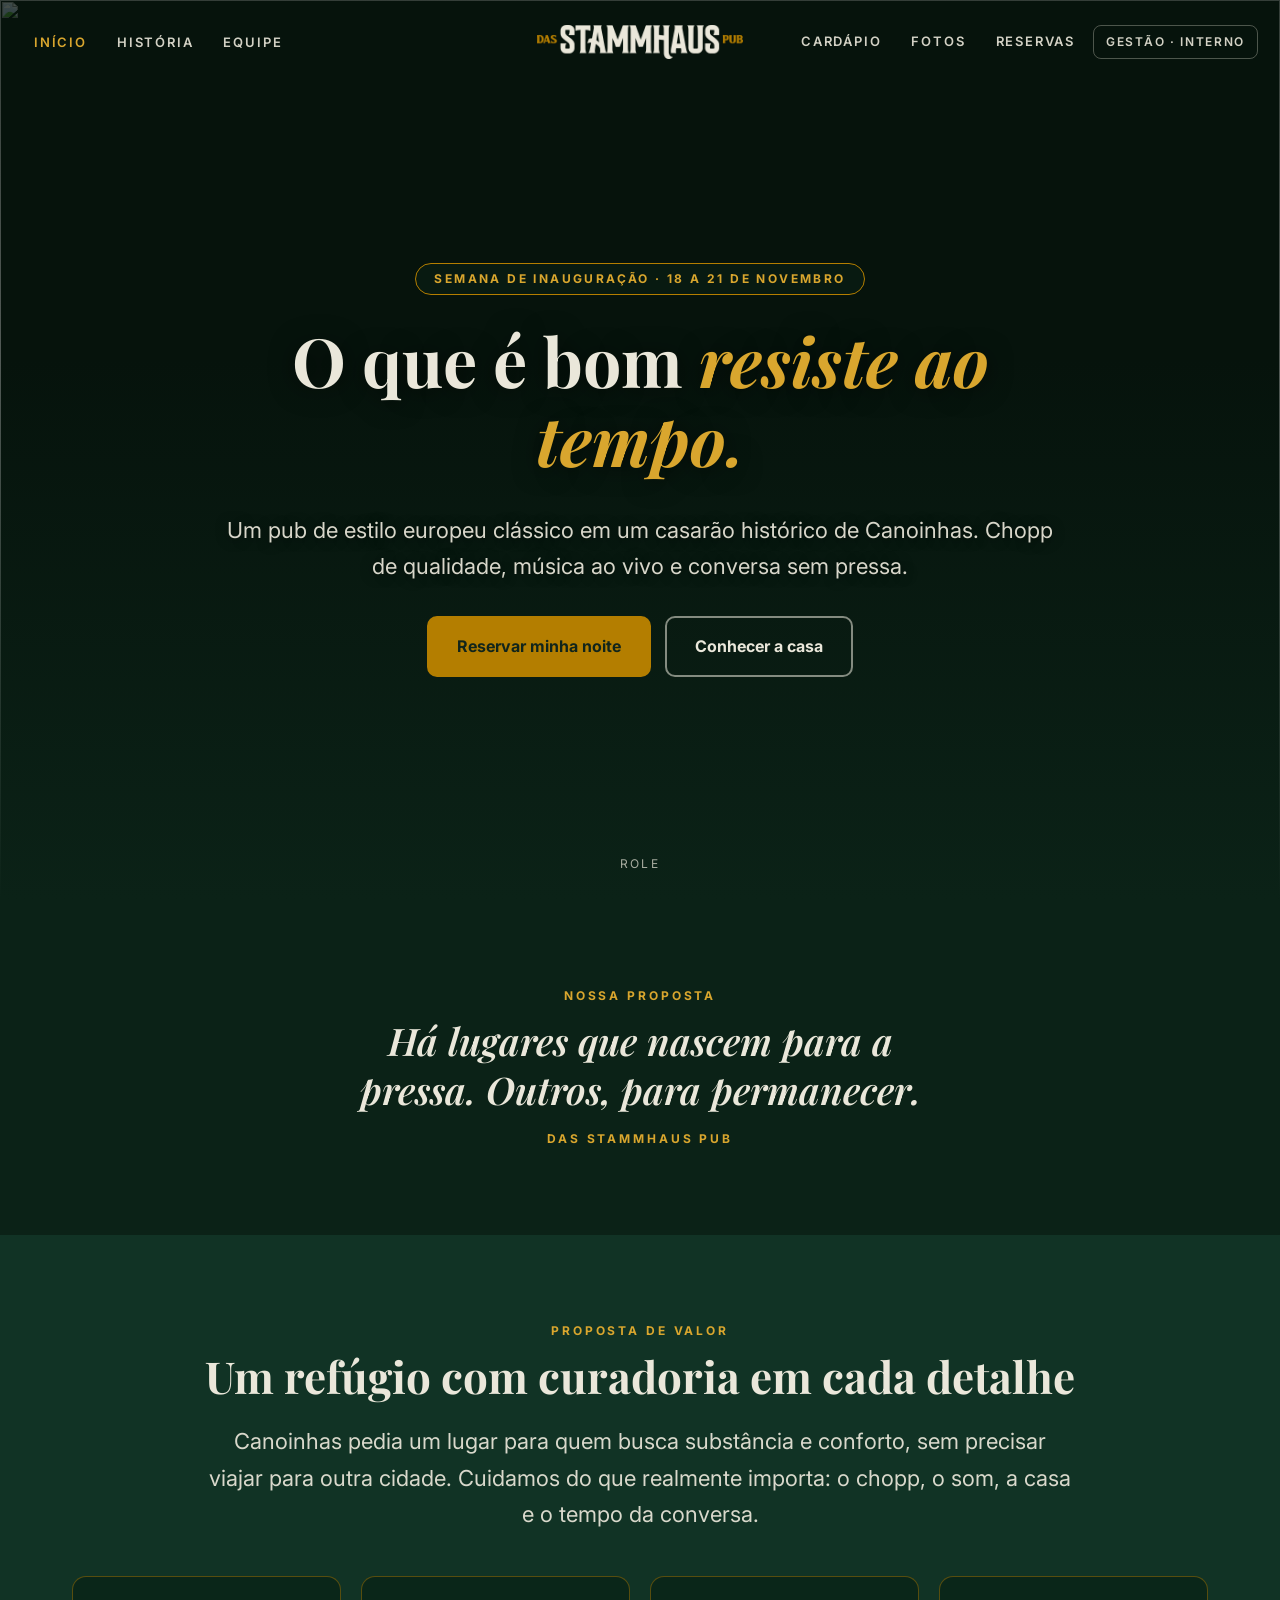
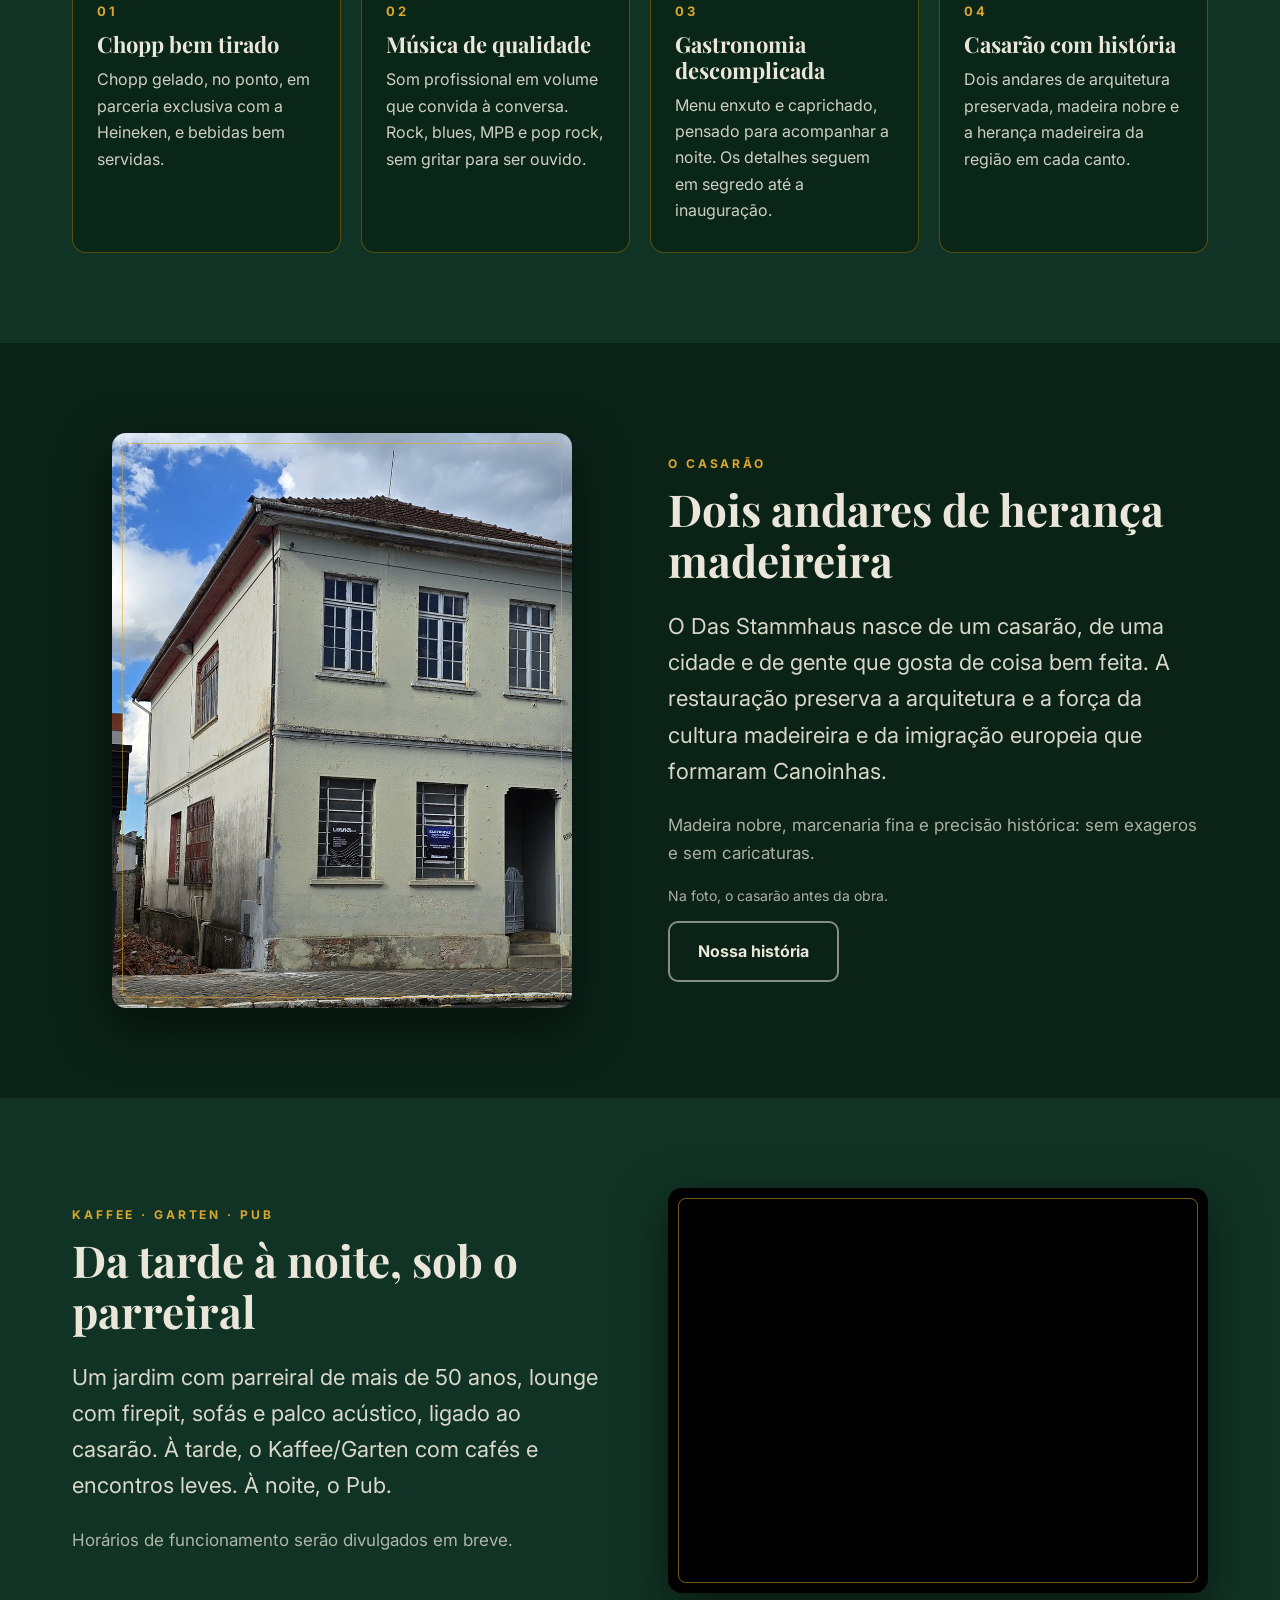
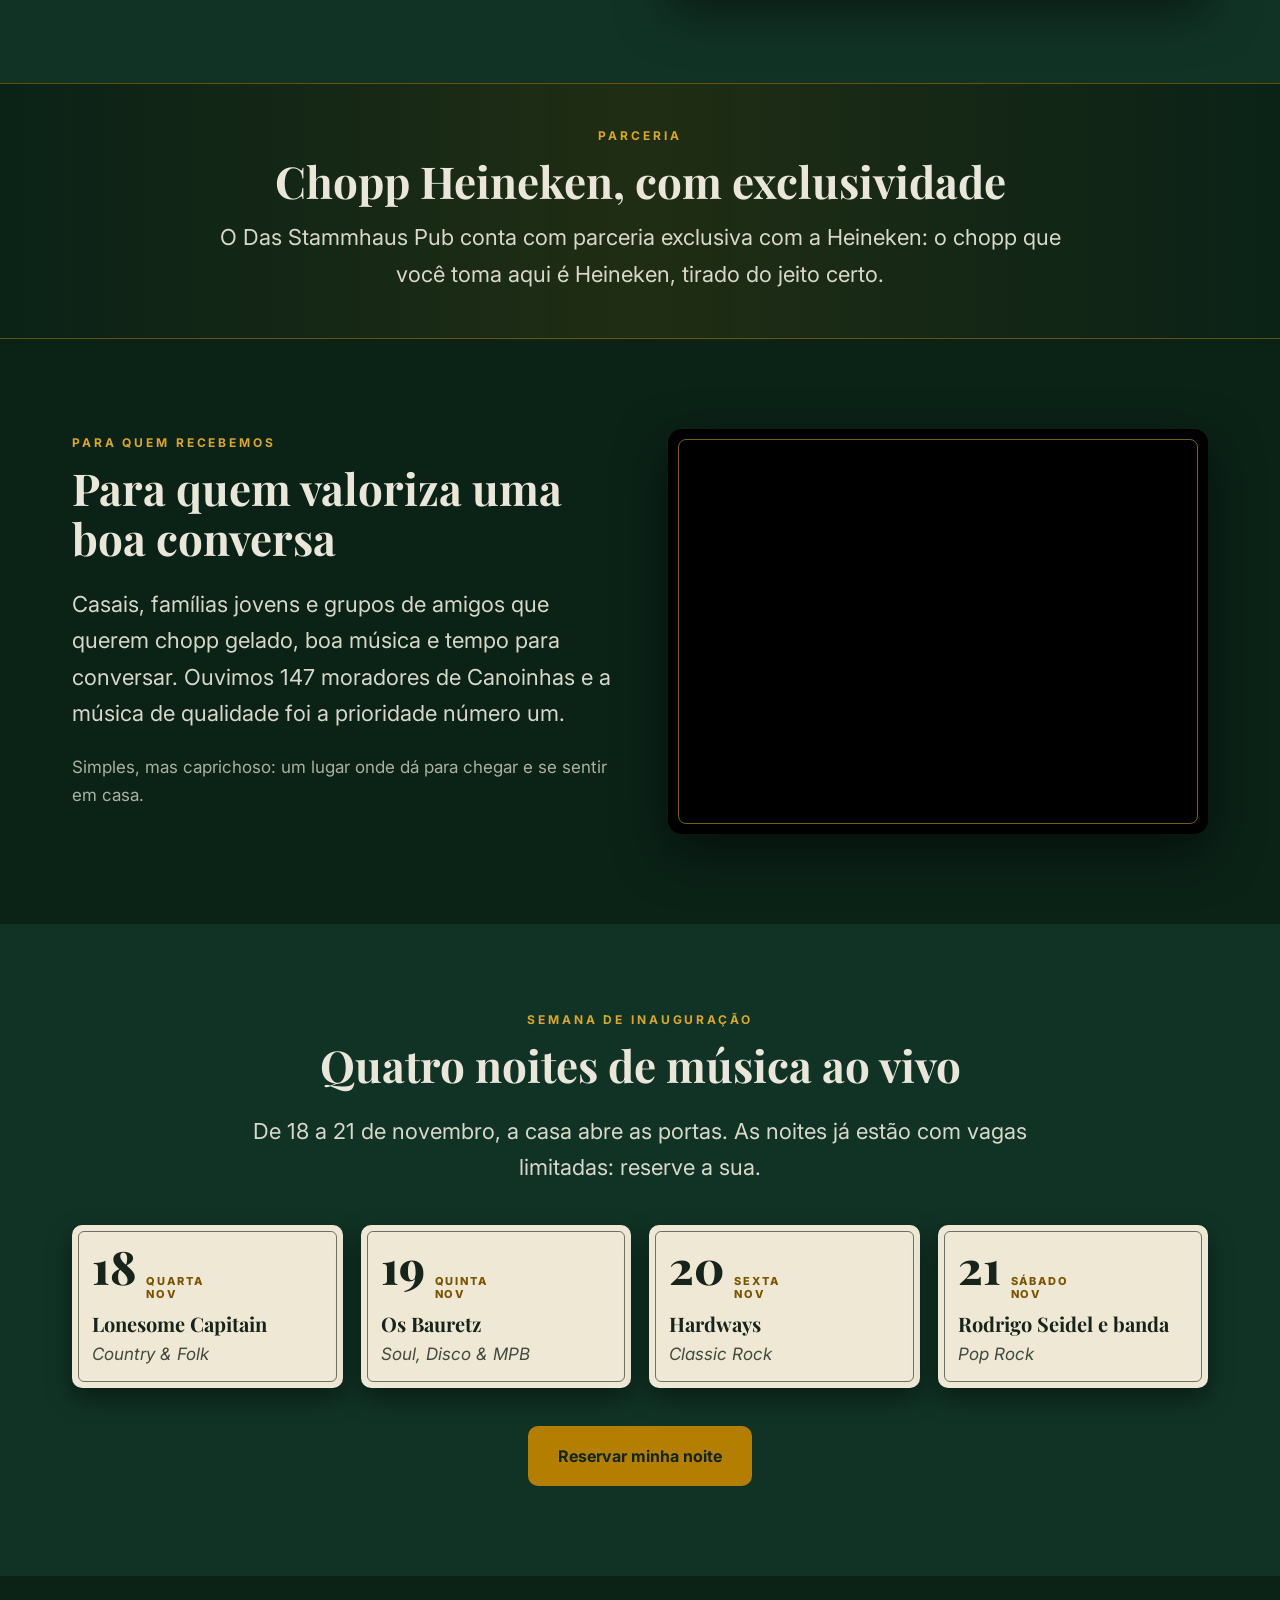
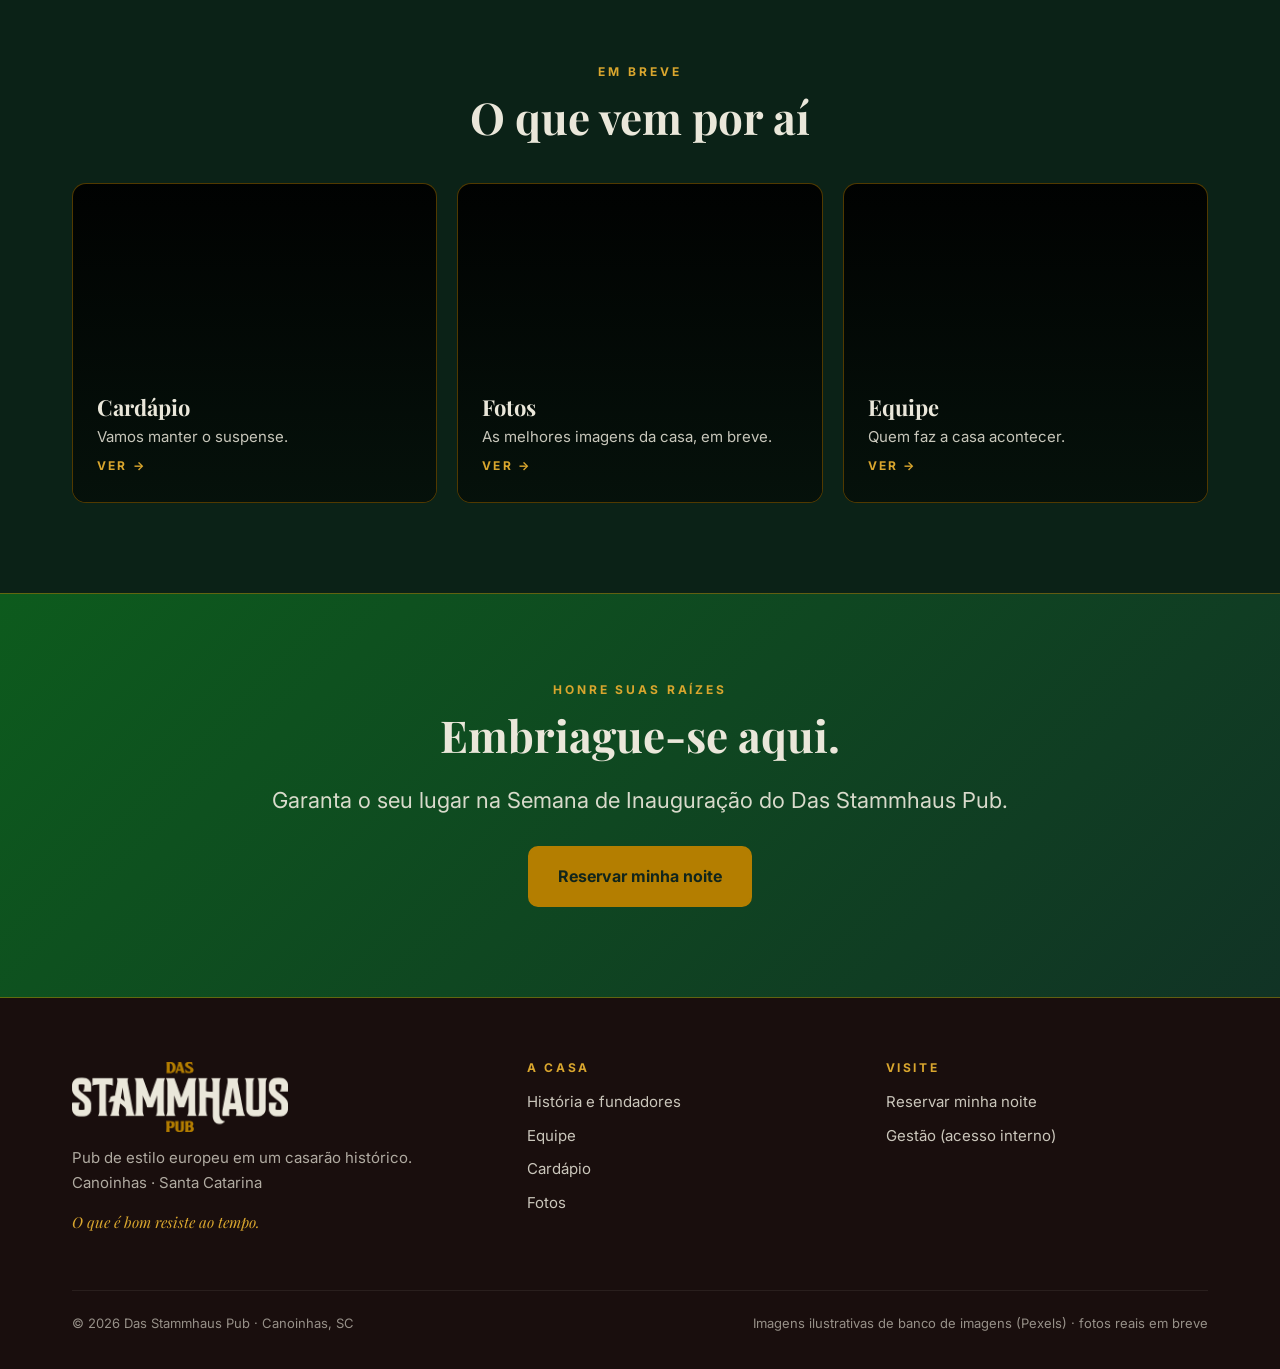
==== index.html @ c0a89fc2 "Fotos dos fundadores (harmonizadas), casarão pré-obra, logo dourado/branco; remove link público de c" ====
<!DOCTYPE html><html lang="pt-BR"><head><meta charset="utf-8"><meta name="viewport" content="width=device-width,initial-scale=1">
<title>Das Stammhaus Pub · Canoinhas, SC</title><meta name="description" content="Pub de estilo europeu em um casarão histórico de Canoinhas-SC. Chopp de qualidade, música ao vivo e conversa sem pressa. Semana de inauguração: 18 a 21 de novembro.">
<meta property="og:title" content="Das Stammhaus Pub · Canoinhas, SC"><meta property="og:description" content="Pub de estilo europeu em um casarão histórico de Canoinhas-SC. Chopp de qualidade, música ao vivo e conversa sem pressa. Semana de inauguração: 18 a 21 de novembro."><meta property="og:type" content="website"><meta property="og:image" content="https://images.pexels.com/photos/5858067/pexels-photo-5858067.jpeg?auto=compress&cs=tinysrgb&w=1200">
<meta name="theme-color" content="#113325">
<link rel="preconnect" href="https://fonts.googleapis.com"><link rel="preconnect" href="https://fonts.gstatic.com" crossorigin>
<link href="https://fonts.googleapis.com/css2?family=Playfair+Display:ital,wght@0,600;0,700;1,600&family=Inter:wght@400;500;600;700&display=swap" rel="stylesheet">
<link rel="stylesheet" href="/assets/site/site.css"></head><body>
<header class="nav"><div class="nv"><ul><li><a class="l on" href="/">Início</a></li><li><a class="l" href="/historia/">História</a></li><li><a class="l" href="/equipe/">Equipe</a></li></ul><a class="logo" href="/" aria-label="Das Stammhaus Pub"><img src="/assets/site/logo-horizontal.png" alt="Das Stammhaus Pub"></a><ul class="r"><li><a class="l" href="/cardapio/">Cardápio</a></li><li><a class="l" href="/fotos/">Fotos</a></li><li><a class="l" href="/reservas/">Reservas</a></li><li><a class="l int" href="/painel/">Gestão · interno</a></li></ul>
<button class="burger" aria-label="Menu" aria-expanded="false"><span></span><span></span><span></span></button></div><nav class="menu"><a href="/">Início</a><a href="/historia/">História</a><a href="/equipe/">Equipe</a><a href="/cardapio/">Cardápio</a><a href="/fotos/">Fotos</a><a href="/reservas/">Reservas</a><a href="/painel/">Gestão (acesso interno)</a></nav></header>

<section class="hero"><img class="poster" alt="" src="https://images.pexels.com/photos/5858067/pexels-photo-5858067.jpeg?auto=compress&cs=tinysrgb&w=1600">
<video muted loop playsinline autoplay preload="metadata" poster="https://images.pexels.com/photos/5858067/pexels-photo-5858067.jpeg?auto=compress&cs=tinysrgb&w=1600" data-lg="https://videos.pexels.com/video-files/4752641/4752641-hd_1280_720_25fps.mp4" data-sm="https://videos.pexels.com/video-files/4752641/4752641-sd_960_540_25fps.mp4"></video>
<div class="in"><a class="sel" href="#inauguracao">Semana de Inauguração · 18 a 21 de novembro</a>
<h1>O que é bom <em>resiste ao tempo.</em></h1>
<p class="lead">Um pub de estilo europeu clássico em um casarão histórico de Canoinhas. Chopp de qualidade, música ao vivo e conversa sem pressa.</p>
<div class="row"><a class="btn" href="/reservas/">Reservar minha noite</a><a class="btn o" href="#casa">Conhecer a casa</a></div></div>
<span class="scroll">role</span></section>

<section class="center rv"><div class="wrap"><span class="eb">Nossa proposta</span>
<p class="quote">Há lugares que nascem para a pressa. Outros, para permanecer.<small>Das Stammhaus Pub</small></p></div></section>

<section class="alt" id="proposta"><div class="wrap">
<div class="center rv"><span class="eb">Proposta de valor</span><h2>Um refúgio com curadoria em cada detalhe</h2>
<p class="lead">Canoinhas pedia um lugar para quem busca substância e conforto, sem precisar viajar para outra cidade. Cuidamos do que realmente importa: o chopp, o som, a casa e o tempo da conversa.</p></div>
<div class="cards rv">
<div class="card"><span class="n">01</span><h3>Chopp bem tirado</h3><p>Chopp gelado, no ponto, em parceria exclusiva com a Heineken, e bebidas bem servidas.</p></div>
<div class="card"><span class="n">02</span><h3>Música de qualidade</h3><p>Som profissional em volume que convida à conversa. Rock, blues, MPB e pop rock, sem gritar para ser ouvido.</p></div>
<div class="card"><span class="n">03</span><h3>Gastronomia descomplicada</h3><p>Menu enxuto e caprichado, pensado para acompanhar a noite. Os detalhes seguem em segredo até a inauguração.</p></div>
<div class="card"><span class="n">04</span><h3>Casarão com história</h3><p>Dois andares de arquitetura preservada, madeira nobre e a herança madeireira da região em cada canto.</p></div>
</div></div></section>

<section id="casa"><div class="wrap split">
<div class="ph tall rv" style="background-image:url('/assets/site/casarao-pre-obra.jpg')" role="img" aria-label="O casarão antes da obra"></div>
<div class="rv"><span class="eb">O casarão</span><h2>Dois andares de herança madeireira</h2>
<p class="lead">O Das Stammhaus nasce de um casarão, de uma cidade e de gente que gosta de coisa bem feita. A restauração preserva a arquitetura e a força da cultura madeireira e da imigração europeia que formaram Canoinhas.</p>
<p class="mut">Madeira nobre, marcenaria fina e precisão histórica: sem exageros e sem caricaturas.</p>
<p class="mut" style="font-size:14px">Na foto, o casarão antes da obra.</p><a class="btn o" href="/historia/">Nossa história</a></div></div></section>

<section class="alt"><div class="wrap split rev">
<div class="ph rv" style="background-image:url('https://images.pexels.com/photos/5984690/pexels-photo-5984690.jpeg?auto=compress&cs=tinysrgb&w=1200')" role="img" aria-label="Parreiral (imagem ilustrativa)"></div>
<div class="rv"><span class="eb">Kaffee · Garten · Pub</span><h2>Da tarde à noite, sob o parreiral</h2>
<p class="lead">Um jardim com parreiral de mais de 50 anos, lounge com firepit, sofás e palco acústico, ligado ao casarão. À tarde, o Kaffee/Garten com cafés e encontros leves. À noite, o Pub.</p>
<p class="mut">Horários de funcionamento serão divulgados em breve.</p></div></div></section>

<section class="parc rv"><div class="wrap"><span class="eb">Parceria</span><h2>Chopp Heineken, com exclusividade</h2>
<p class="lead" style="margin:0 auto">O Das Stammhaus Pub conta com parceria exclusiva com a Heineken: o chopp que você toma aqui é Heineken, tirado do jeito certo.</p></div></section>

<section><div class="wrap split">
<div class="rv"><span class="eb">Para quem recebemos</span><h2>Para quem valoriza uma boa conversa</h2>
<p class="lead">Casais, famílias jovens e grupos de amigos que querem chopp gelado, boa música e tempo para conversar. Ouvimos 147 moradores de Canoinhas e a música de qualidade foi a prioridade número um.</p>
<p class="mut">Simples, mas caprichoso: um lugar onde dá para chegar e se sentir em casa.</p></div>
<div class="ph rv" style="background-image:url('https://images.pexels.com/photos/1089930/pexels-photo-1089930.jpeg?auto=compress&cs=tinysrgb&w=1200')" role="img" aria-label="Brinde com chopp (imagem ilustrativa)"></div></div></section>

<section class="alt" id="inauguracao"><div class="wrap"><div class="center rv"><span class="eb">Semana de Inauguração</span><h2>Quatro noites de música ao vivo</h2>
<p class="lead">De 18 a 21 de novembro, a casa abre as portas. As noites já estão com vagas limitadas: reserve a sua.</p></div>
<div class="days rv">
<div class="day"><div class="d"><b>18</b><span>Quarta<br>Nov</span></div><div class="a">Lonesome Capitain</div><div class="s">Country &amp; Folk</div></div>
<div class="day"><div class="d"><b>19</b><span>Quinta<br>Nov</span></div><div class="a">Os Bauretz</div><div class="s">Soul, Disco &amp; MPB</div></div>
<div class="day"><div class="d"><b>20</b><span>Sexta<br>Nov</span></div><div class="a">Hardways</div><div class="s">Classic Rock</div></div>
<div class="day"><div class="d"><b>21</b><span>Sábado<br>Nov</span></div><div class="a">Rodrigo Seidel e banda</div><div class="s">Pop Rock</div></div>
</div>
<div class="center rv" style="margin-top:38px"><div class="row" style="justify-content:center"><a class="btn" href="/reservas/">Reservar minha noite</a></div></div></div></section>

<section><div class="wrap"><div class="center rv"><span class="eb">Em breve</span><h2>O que vem por aí</h2></div>
<div class="tz rv">
<a href="/cardapio/" style="background-image:url('https://images.pexels.com/photos/5858067/pexels-photo-5858067.jpeg?auto=compress&cs=tinysrgb&w=900')"><div><h3>Cardápio</h3><p>Vamos manter o suspense.</p><span class="go">Ver →</span></div></a>
<a href="/fotos/" style="background-image:url('https://images.pexels.com/photos/9315792/pexels-photo-9315792.jpeg?auto=compress&cs=tinysrgb&w=900')"><div><h3>Fotos</h3><p>As melhores imagens da casa, em breve.</p><span class="go">Ver →</span></div></a>
<a href="/equipe/" style="background-image:url('https://images.pexels.com/photos/34638198/pexels-photo-34638198.jpeg?auto=compress&cs=tinysrgb&w=900')"><div><h3>Equipe</h3><p>Quem faz a casa acontecer.</p><span class="go">Ver →</span></div></a>
</div></div></section>

<section class="cta rv"><div class="wrap"><span class="eb">Honre suas raízes</span><h2>Embriague-se aqui.</h2>
<p class="lead" style="margin:0 auto 28px">Garanta o seu lugar na Semana de Inauguração do Das Stammhaus Pub.</p>
<div class="row"><a class="btn" href="/reservas/">Reservar minha noite</a></div></div></section>

<footer><div class="wrap"><div class="ft">
<div><img src="/assets/site/logo-padrao.png" alt="Das Stammhaus Pub"><p class="mut">Pub de estilo europeu em um casarão histórico.<br>Canoinhas · Santa Catarina</p><p style="font-style:italic;font-family:'Playfair Display',serif;color:#d9a62e">O que é bom resiste ao tempo.</p></div>
<div><h4>A casa</h4><ul><li><a href="/historia/">História e fundadores</a></li><li><a href="/equipe/">Equipe</a></li><li><a href="/cardapio/">Cardápio</a></li><li><a href="/fotos/">Fotos</a></li></ul></div>
<div><h4>Visite</h4><ul><li><a href="/reservas/">Reservar minha noite</a></li><li><a href="/painel/">Gestão (acesso interno)</a></li></ul></div>
</div><div class="copy"><span>© 2026 Das Stammhaus Pub · Canoinhas, SC</span><span>Imagens ilustrativas de banco de imagens (Pexels) · fotos reais em breve</span></div></div></footer>
<script src="/assets/site/site.js"></script></body></html>
---- assets/site/site.css ----
:root{--verde:#113325;--verde2:#0D5B1D;--ouro:#B47E00;--ouro2:#d9a62e;--laranja:#E04E27;--marrom:#471600;--carvao:#190E0D;--off:#EAE7DA;--escuro:#0b2217}
*{box-sizing:border-box}html{scroll-behavior:smooth}
body{margin:0;background:var(--escuro);color:var(--off);font:17px/1.65 Inter,system-ui,sans-serif;-webkit-font-smoothing:antialiased}
img{max-width:100%;display:block}a{color:inherit}
h1,h2,h3{font-family:'Playfair Display',Georgia,serif;font-weight:700;line-height:1.15;margin:0 0 .5em}
h1{font-size:clamp(34px,6vw,68px)}h2{font-size:clamp(28px,4vw,44px)}h3{font-size:22px}
p{margin:0 0 1em}
.wrap{max-width:1180px;margin:0 auto;padding:0 22px}
.eb{font:700 12px/1 Inter,sans-serif;letter-spacing:.24em;text-transform:uppercase;color:var(--ouro2);margin:0 0 14px;display:block}
.lead{font-size:clamp(18px,2.2vw,22px);opacity:.92;max-width:62ch}
.mut{opacity:.72}
.btn{display:inline-block;background:var(--ouro);color:#11251b;font-weight:700;text-decoration:none;padding:15px 28px;border-radius:10px;border:2px solid var(--ouro);transition:.2s;font-size:16px}
.btn:hover{background:var(--ouro2);border-color:var(--ouro2)}
.btn.o{background:transparent;color:var(--off);border-color:rgba(234,231,218,.55)}.btn.o:hover{border-color:var(--ouro2);color:var(--ouro2)}
.row{display:flex;gap:14px;flex-wrap:wrap}
/* nav */
header.nav{position:fixed;top:0;left:0;right:0;z-index:50;transition:background .25s,box-shadow .25s}
header.nav.sol{background:rgba(11,34,23,.96);box-shadow:0 2px 18px rgba(0,0,0,.4);backdrop-filter:blur(6px)}
.nv{display:grid;grid-template-columns:1fr auto 1fr;align-items:center;height:84px;max-width:1280px;margin:0 auto;padding:0 22px}
.nv ul{display:flex;gap:6px;list-style:none;margin:0;padding:0}.nv ul.r{justify-content:flex-end}
.nv a.l{display:block;padding:10px 12px;text-decoration:none;font:600 13px/1 Inter,sans-serif;letter-spacing:.14em;text-transform:uppercase;opacity:.9}
.nv a.l:hover,.nv a.l.on{color:var(--ouro2);opacity:1}
.nv a.int{border:1px solid rgba(234,231,218,.35);border-radius:8px;font-size:12px}
.logo img{height:34px;width:auto}
.burger{display:none;background:none;border:0;color:var(--off);width:44px;height:44px;cursor:pointer;justify-self:end}
.burger span{display:block;width:26px;height:2px;background:currentColor;margin:6px auto;transition:.2s}
@media(max-width:940px){
 .nv{grid-template-columns:auto 1fr;height:68px}.logo img{height:26px}
 .nv ul{display:none}.burger{display:block}
 header.nav.open{background:rgba(11,34,23,.98)}
 header.nav.open .menu{display:flex}
 .menu{display:none;position:absolute;top:68px;left:0;right:0;background:rgba(11,34,23,.98);flex-direction:column;padding:8px 22px 22px;border-top:1px solid rgba(180,126,0,.4)}
 .menu a{display:block;padding:15px 4px;text-decoration:none;font:600 15px/1 Inter,sans-serif;letter-spacing:.14em;text-transform:uppercase;border-bottom:1px solid rgba(234,231,218,.1)}
}
@media(min-width:941px){.menu{display:none!important}}
/* hero */
.hero{position:relative;min-height:100vh;display:flex;align-items:center;justify-content:center;text-align:center;overflow:hidden;background:#06130c}
.hero video,.hero .poster{position:absolute;inset:0;width:100%;height:100%;object-fit:cover;opacity:.55}
.hero:after{content:"";position:absolute;inset:0;background:linear-gradient(180deg,rgba(6,19,12,.55) 0,rgba(6,19,12,.25) 40%,rgba(11,34,23,1) 100%)}
.hero .in{position:relative;z-index:2;padding:130px 22px 90px;max-width:900px}
.hero .sel{display:inline-block;border:1px solid var(--ouro);color:var(--ouro2);padding:9px 18px;border-radius:99px;font:700 12px/1 Inter,sans-serif;letter-spacing:.2em;text-transform:uppercase;margin-bottom:26px;text-decoration:none;background:rgba(11,34,23,.5)}
.hero h1{text-shadow:0 2px 24px rgba(0,0,0,.6)}.hero h1 em{color:var(--ouro2);font-style:italic}
.hero .lead{margin:0 auto 32px;text-shadow:0 1px 12px rgba(0,0,0,.6)}
.hero .row{justify-content:center}
.scroll{position:absolute;bottom:26px;left:50%;transform:translateX(-50%);z-index:2;opacity:.7;font-size:12px;letter-spacing:.2em;text-transform:uppercase}
.pagehero{position:relative;padding:170px 0 80px;text-align:center;background:linear-gradient(rgba(6,19,12,.7),rgba(11,34,23,1)),var(--bg) center/cover}
.pagehero p{margin-left:auto;margin-right:auto}
/* sections */
section{padding:90px 0}
.alt{background:var(--verde)}
.center{text-align:center}.center .lead{margin-left:auto;margin-right:auto}
.quote{font:italic 600 clamp(24px,3.4vw,38px)/1.3 'Playfair Display',Georgia,serif;text-align:center;color:var(--off);max-width:26ch;margin:0 auto}
.quote small{display:block;margin-top:18px;font:700 12px/1 Inter,sans-serif;letter-spacing:.24em;text-transform:uppercase;color:var(--ouro2);font-style:normal}
.split{display:grid;grid-template-columns:1fr 1fr;gap:56px;align-items:center}
.split.rev .ph{order:2}
.ph.tall{aspect-ratio:4/5;max-width:460px;margin:0 auto;width:100%}
.ph{aspect-ratio:4/3;border-radius:14px;background:#000 center/cover;box-shadow:0 18px 50px rgba(0,0,0,.5);position:relative;overflow:hidden}
.ph:after{content:"";position:absolute;inset:10px;border:1px solid rgba(217,166,46,.55);border-radius:8px;pointer-events:none}
@media(max-width:860px){.split{grid-template-columns:1fr;gap:28px}.split.rev .ph{order:0}section{padding:64px 0}}
.cards{display:grid;grid-template-columns:repeat(auto-fit,minmax(240px,1fr));gap:20px;margin-top:44px}
.card{background:rgba(7,28,18,.55);border:1px solid rgba(180,126,0,.45);border-radius:14px;padding:28px 24px}
.card .n{font:700 13px/1 Inter,sans-serif;letter-spacing:.2em;color:var(--ouro2);margin-bottom:14px;display:block}
.card p{margin:0;opacity:.88;font-size:16px}
.card h3{margin-bottom:.4em}
.parc{border-top:1px solid rgba(180,126,0,.5);border-bottom:1px solid rgba(180,126,0,.5);padding:46px 0;text-align:center;background:linear-gradient(90deg,transparent,rgba(180,126,0,.12),transparent)}
.parc h2{margin-bottom:.3em}
/* programação */
.days{display:grid;grid-template-columns:repeat(auto-fit,minmax(250px,1fr));gap:18px;margin-top:40px}
.day{background:#efe8d4;color:#16241b;border-radius:10px;padding:0;overflow:hidden;position:relative;box-shadow:0 10px 26px rgba(0,0,0,.45)}
.day .d{display:flex;align-items:baseline;gap:10px;padding:18px 20px 0}
.day .d b{font:800 46px/1 'Playfair Display',Georgia,serif}
.day .d span{font:800 11px/1.2 Inter,sans-serif;letter-spacing:.18em;text-transform:uppercase;color:#7a5400}
.day .a{padding:10px 20px 4px;font:700 20px/1.2 'Playfair Display',Georgia,serif}
.day .s{padding:0 20px 20px;font-style:italic;opacity:.8}
.day:after{content:"";position:absolute;inset:6px;border:1.5px solid rgba(22,36,27,.6);border-radius:6px;pointer-events:none}
/* teasers */
.tz{display:grid;grid-template-columns:repeat(auto-fit,minmax(280px,1fr));gap:20px;margin-top:40px}
.tz a{position:relative;display:flex;align-items:flex-end;min-height:320px;border-radius:14px;overflow:hidden;text-decoration:none;background:#000 center/cover;border:1px solid rgba(180,126,0,.45)}
.tz a:before{content:"";position:absolute;inset:0;background:linear-gradient(180deg,rgba(6,19,12,.1),rgba(6,19,12,.9));transition:.25s}
.tz a:hover:before{background:linear-gradient(180deg,rgba(6,19,12,.25),rgba(6,19,12,.95))}
.tz div{position:relative;padding:24px}.tz h3{margin-bottom:.2em}.tz p{margin:0;opacity:.85;font-size:15px}
.tz .go{display:inline-block;margin-top:10px;color:var(--ouro2);font:700 12px/1 Inter,sans-serif;letter-spacing:.18em;text-transform:uppercase}
.blur{filter:blur(9px) brightness(.55);transform:scale(1.08)}
/* suspense */
.sus{min-height:80vh;display:flex;align-items:center;justify-content:center;text-align:center;position:relative;overflow:hidden;padding:150px 22px 90px}
.sus .bg{position:absolute;inset:0;background:var(--bg) center/cover;filter:blur(14px) brightness(.4);transform:scale(1.1)}
.sus .in{position:relative;max-width:620px}
.sus .lock{width:64px;height:64px;border:1.5px solid var(--ouro);border-radius:50%;margin:0 auto 26px;display:flex;align-items:center;justify-content:center;font-size:26px;color:var(--ouro2)}
.fnd{display:grid;grid-template-columns:repeat(auto-fit,minmax(300px,1fr));gap:22px;margin-top:40px}
.fnd .card{padding:32px 28px}
.fnd .pf{width:100%;aspect-ratio:4/5;object-fit:cover;border-radius:10px;border:1px solid rgba(217,166,46,.55);margin-bottom:20px;box-shadow:0 12px 30px rgba(0,0,0,.45)}
.fnd .av{width:84px;height:84px;border-radius:50%;border:1.5px solid var(--ouro);background:rgba(180,126,0,.14);display:flex;align-items:center;justify-content:center;font:700 28px/1 'Playfair Display',serif;color:var(--ouro2);margin-bottom:18px}
.fnd .role{font:700 12px/1.4 Inter,sans-serif;letter-spacing:.16em;text-transform:uppercase;color:var(--ouro2);margin-bottom:12px}
.team{display:grid;grid-template-columns:repeat(auto-fit,minmax(210px,1fr));gap:20px;margin-top:40px}
.team .m{border:1.5px dashed rgba(217,166,46,.5);border-radius:14px;padding:46px 20px;text-align:center;opacity:.8}
.team .m i{display:block;width:70px;height:70px;border-radius:50%;background:rgba(234,231,218,.08);margin:0 auto 14px}
.tl{border-left:2px solid rgba(180,126,0,.6);margin:34px 0 0 8px;padding-left:28px}
.tl .t{position:relative;margin-bottom:34px}.tl .t:before{content:"";position:absolute;left:-37px;top:7px;width:14px;height:14px;border-radius:50%;background:var(--ouro);border:3px solid var(--escuro)}
.draft{border:1px dashed rgba(217,166,46,.6);border-radius:10px;padding:14px 18px;font-size:14.5px;background:rgba(180,126,0,.1);margin-bottom:34px}
.cta{background:linear-gradient(135deg,#0D5B1D,#113325);text-align:center;border-top:1px solid rgba(180,126,0,.5);border-bottom:1px solid rgba(180,126,0,.5)}
.cta .row{justify-content:center}
footer{background:var(--carvao);padding:64px 0 34px;font-size:15px}
.ft{display:grid;grid-template-columns:1.3fr 1fr 1fr;gap:36px}
.ft h4{font:700 12px/1 Inter,sans-serif;letter-spacing:.22em;text-transform:uppercase;color:var(--ouro2);margin:0 0 16px}
.ft ul{list-style:none;margin:0;padding:0}.ft li{margin-bottom:9px}.ft a{text-decoration:none;opacity:.85}.ft a:hover{color:var(--ouro2);opacity:1}
.ft img{height:70px;width:auto;margin-bottom:14px}
.copy{border-top:1px solid rgba(234,231,218,.12);margin-top:40px;padding-top:22px;font-size:13px;opacity:.6;display:flex;justify-content:space-between;gap:14px;flex-wrap:wrap}
@media(max-width:760px){.ft{grid-template-columns:1fr}}
.rv{opacity:0;transform:translateY(22px);transition:opacity .8s,transform .8s}.rv.in{opacity:1;transform:none}
@media(prefers-reduced-motion:reduce){.rv{opacity:1;transform:none;transition:none}html{scroll-behavior:auto}.hero video{display:none}}
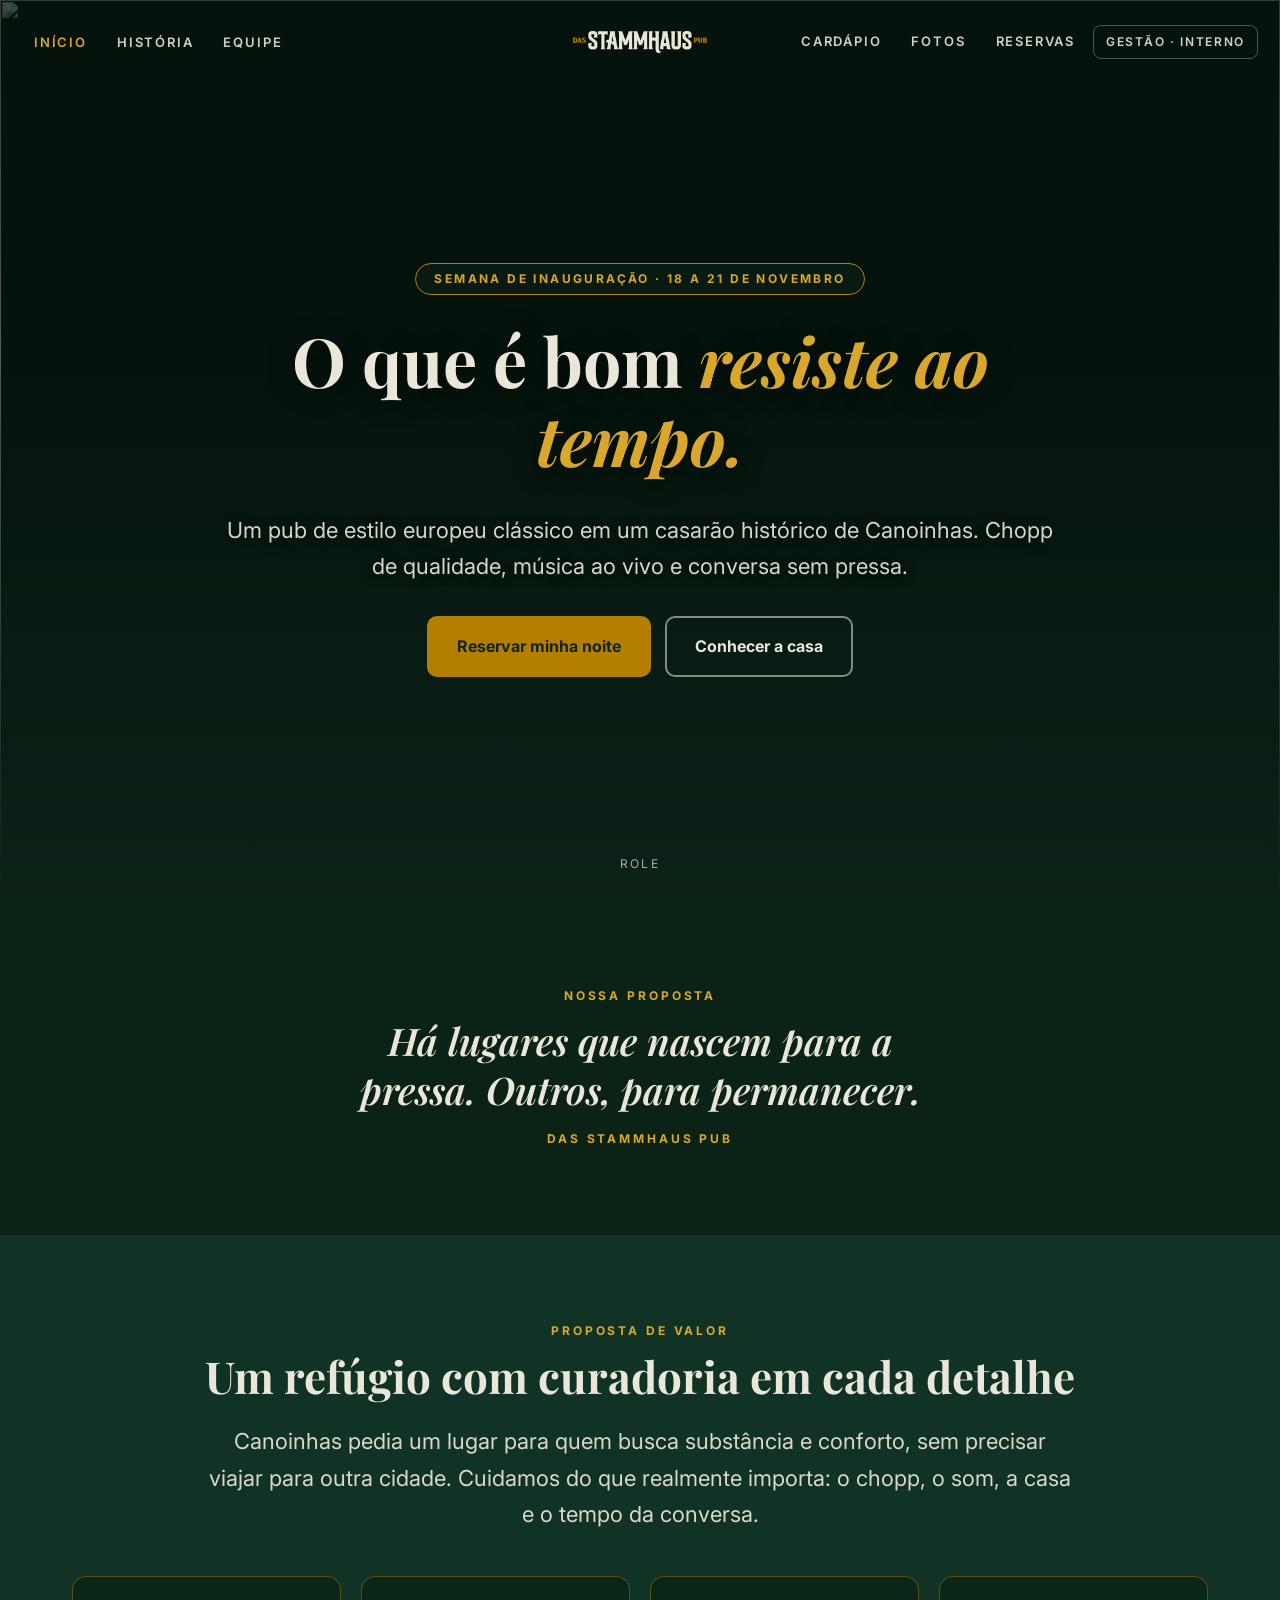
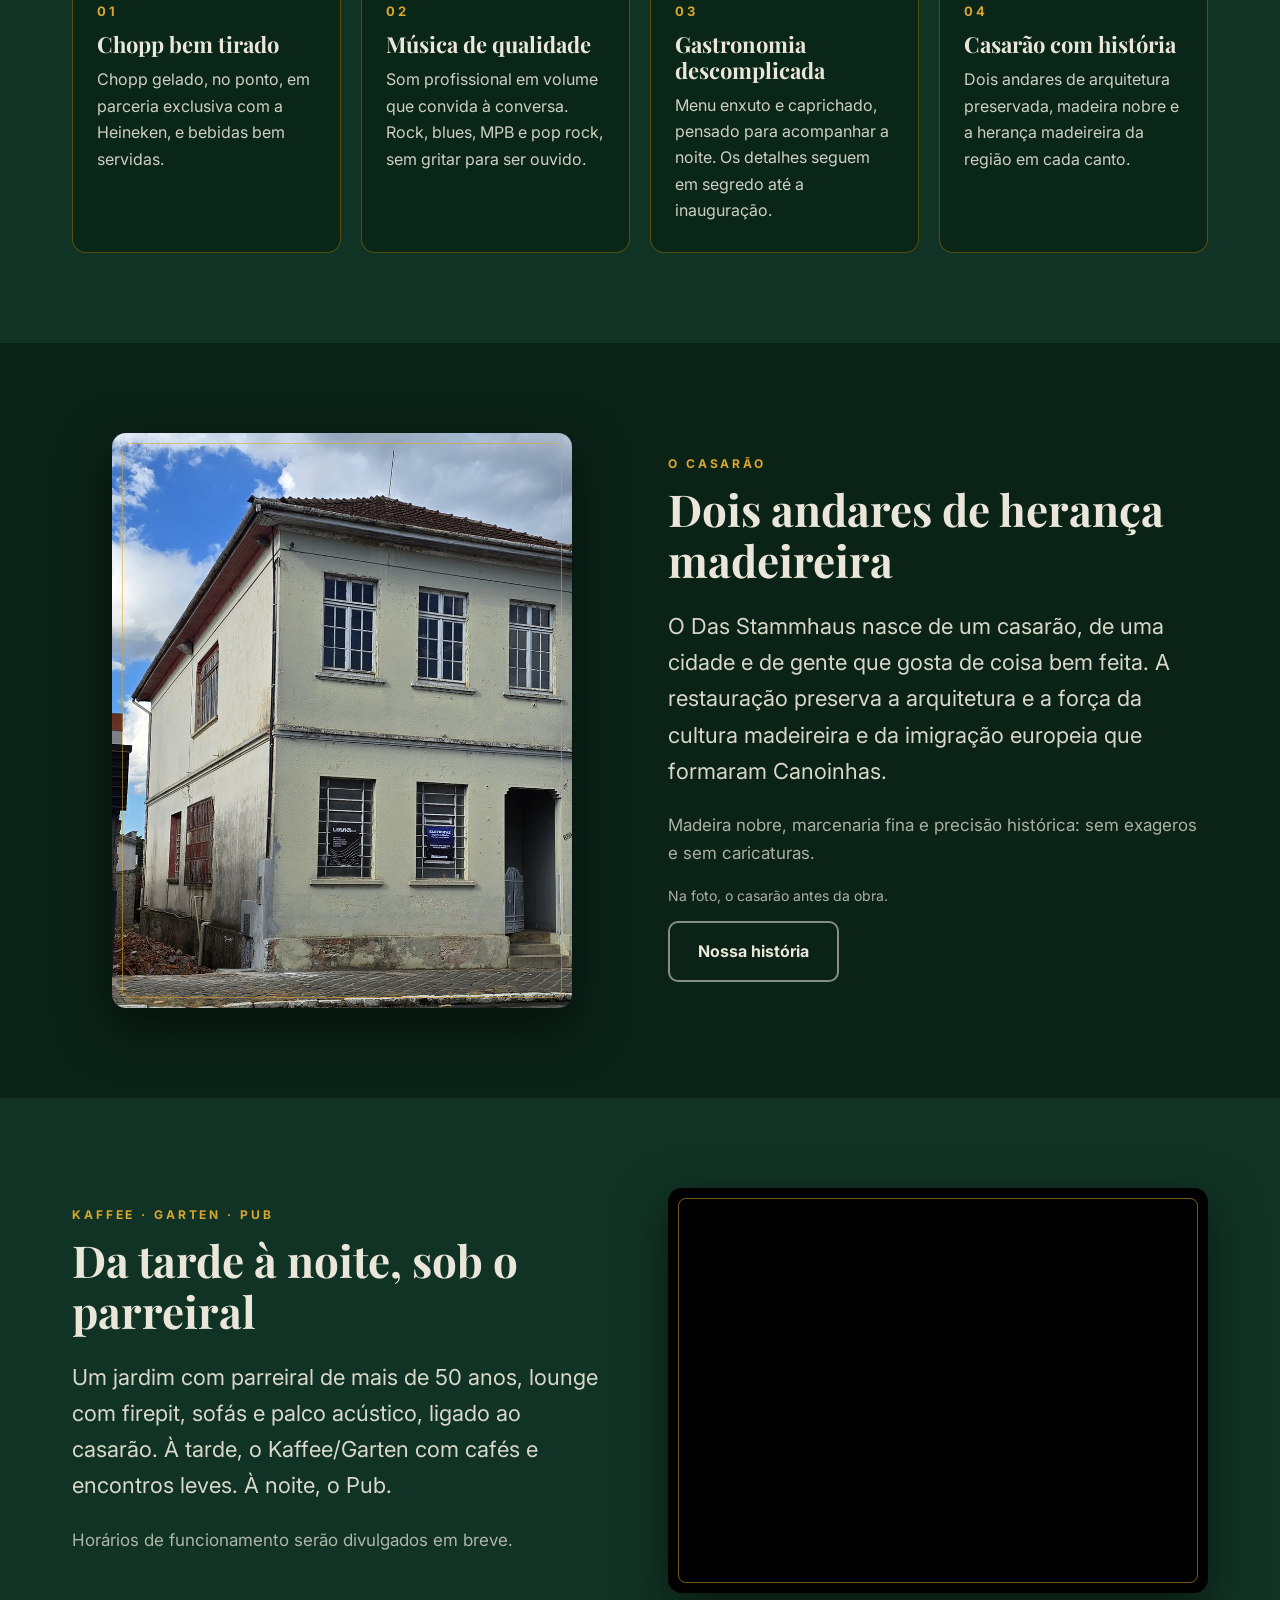
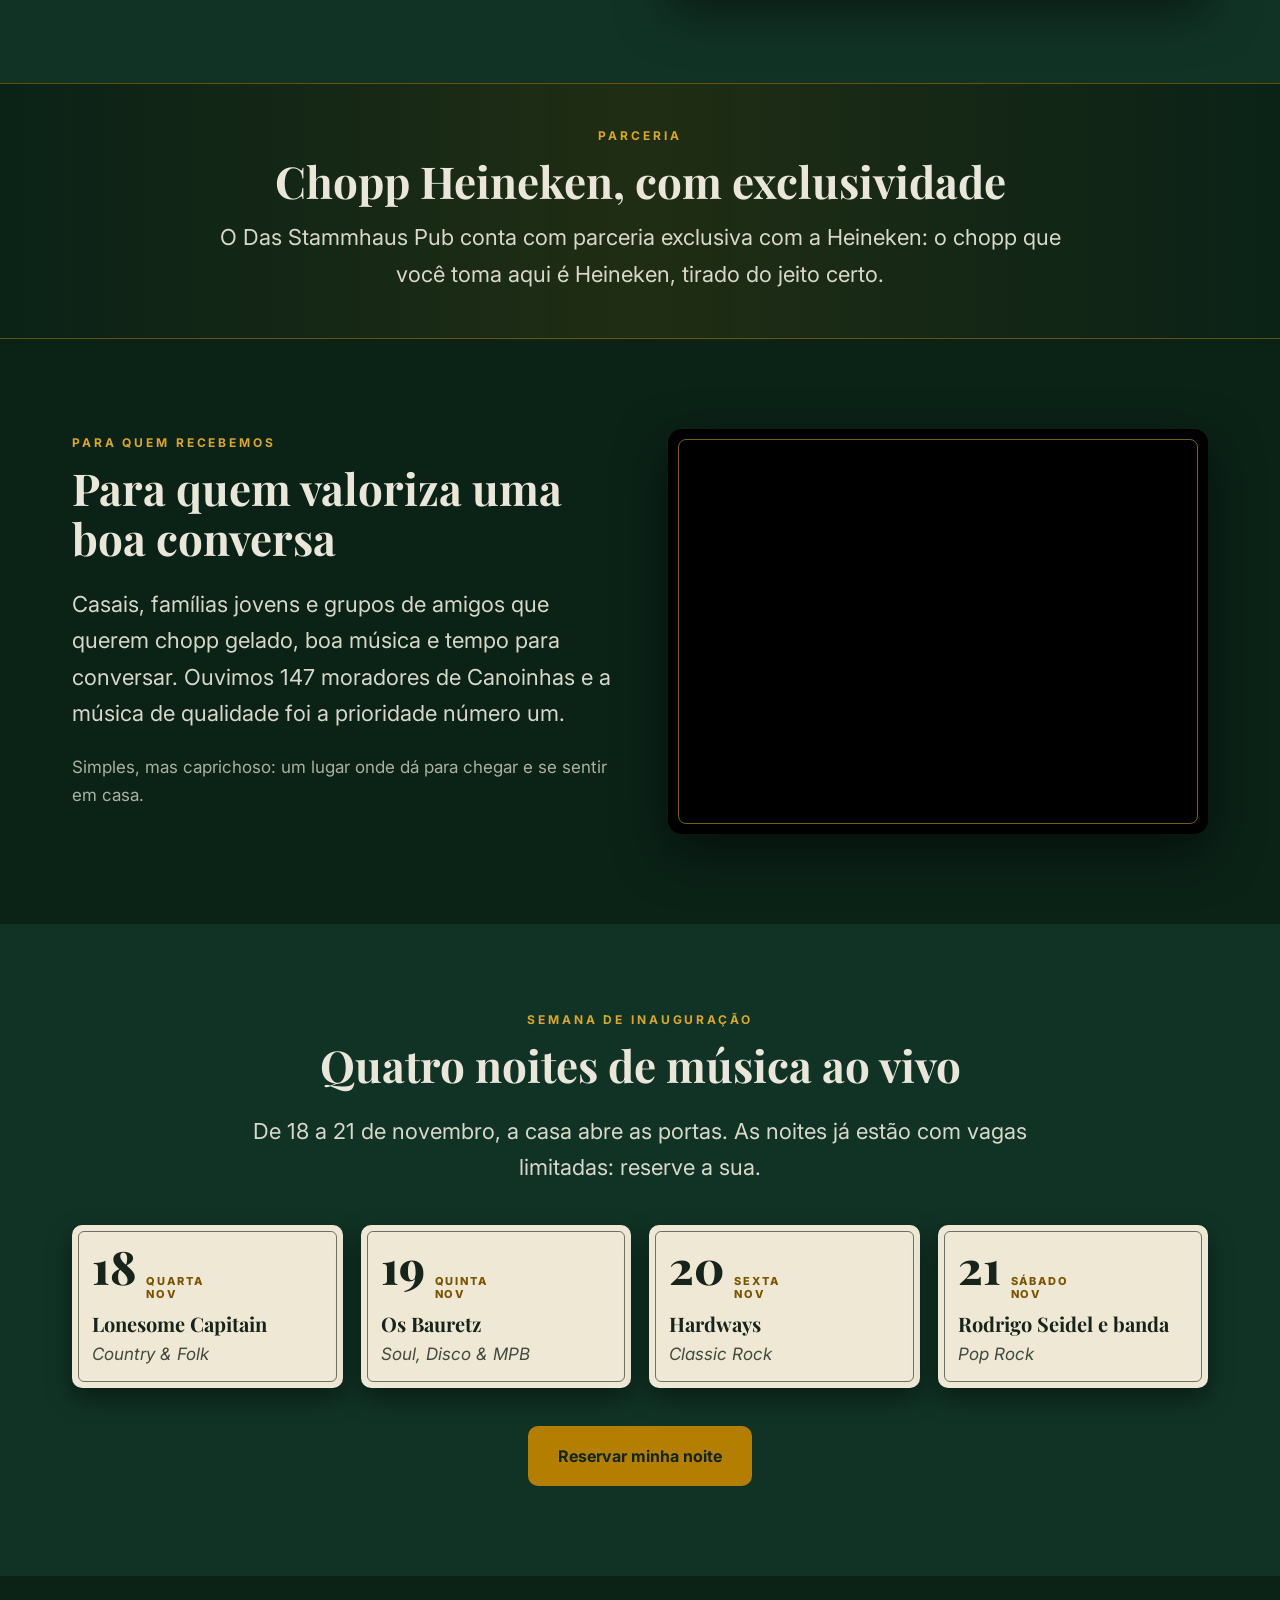
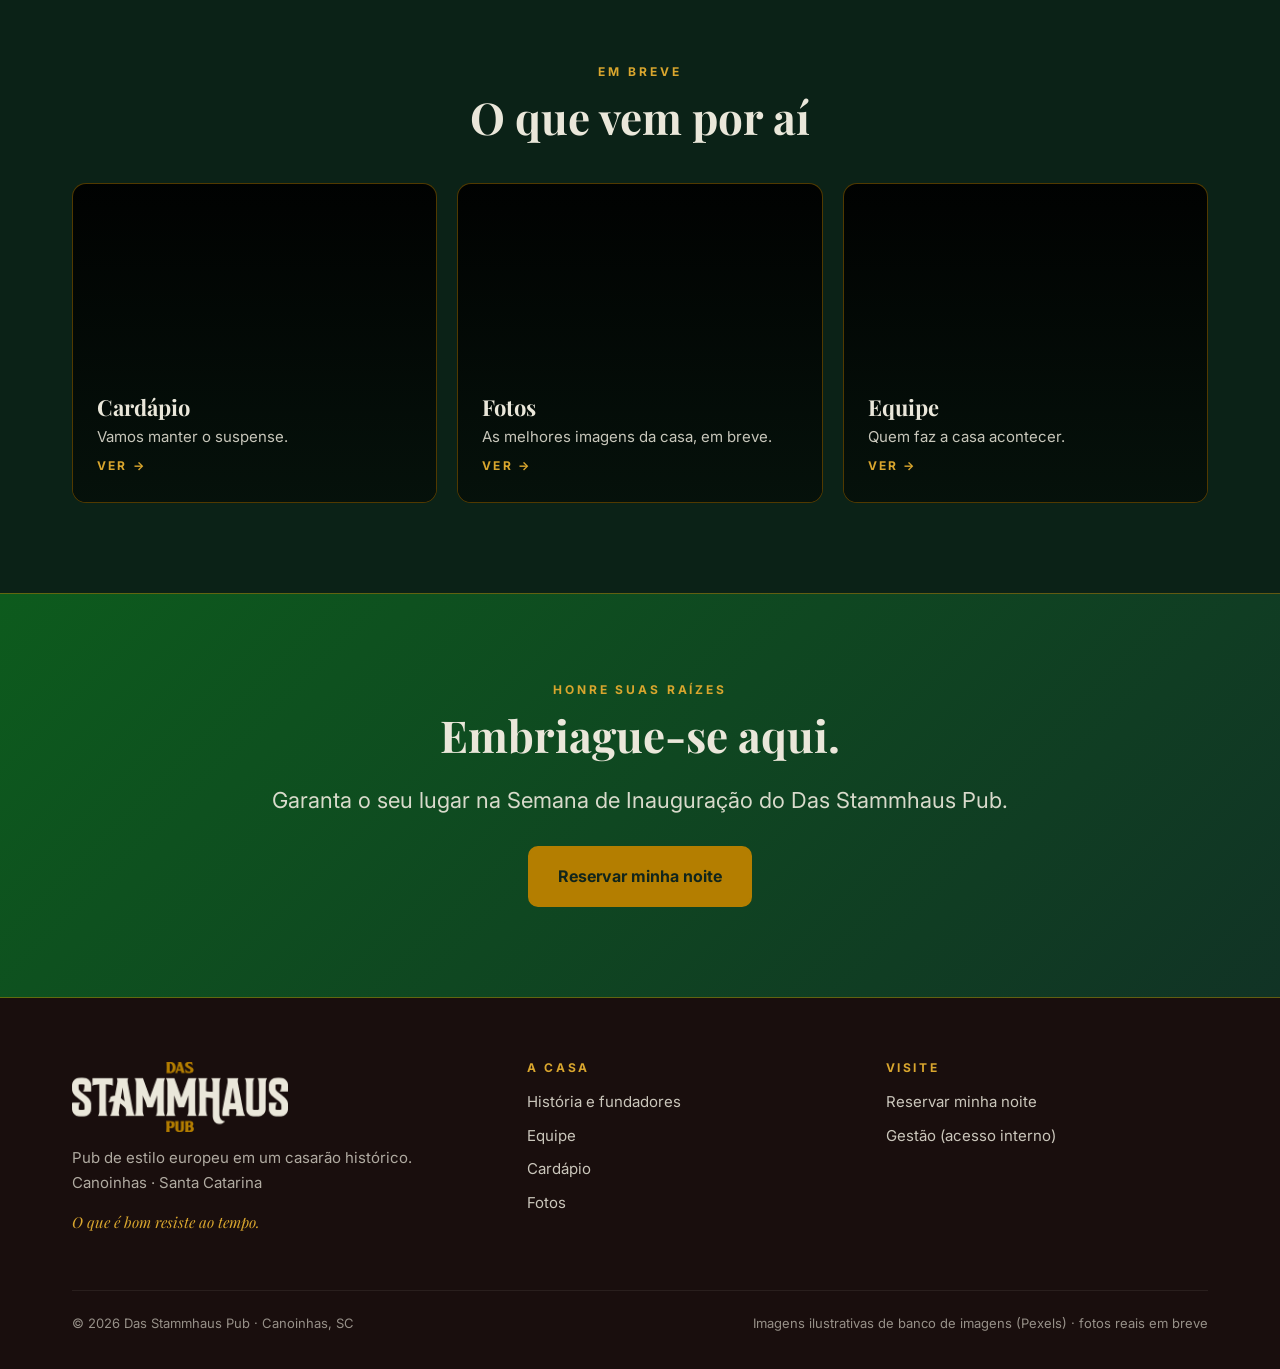
==== commit d6f51172: "Ajusta tamanho do logo no menu e versiona CSS Co-Authored-By: Claude Sonnet 5.5 <noreply@anthropic.c" ====
--- a/index.html
+++ b/index.html
@@ -4,7 +4,7 @@
 <meta name="theme-color" content="#113325">
 <link rel="preconnect" href="https://fonts.googleapis.com"><link rel="preconnect" href="https://fonts.gstatic.com" crossorigin>
 <link href="https://fonts.googleapis.com/css2?family=Playfair+Display:ital,wght@0,600;0,700;1,600&family=Inter:wght@400;500;600;700&display=swap" rel="stylesheet">
-<link rel="stylesheet" href="/assets/site/site.css"></head><body>
+<link rel="stylesheet" href="/assets/site/site.css?v=3"></head><body>
 <header class="nav"><div class="nv"><ul><li><a class="l on" href="/">Início</a></li><li><a class="l" href="/historia/">História</a></li><li><a class="l" href="/equipe/">Equipe</a></li></ul><a class="logo" href="/" aria-label="Das Stammhaus Pub"><img src="/assets/site/logo-horizontal.png" alt="Das Stammhaus Pub"></a><ul class="r"><li><a class="l" href="/cardapio/">Cardápio</a></li><li><a class="l" href="/fotos/">Fotos</a></li><li><a class="l" href="/reservas/">Reservas</a></li><li><a class="l int" href="/painel/">Gestão · interno</a></li></ul>
 <button class="burger" aria-label="Menu" aria-expanded="false"><span></span><span></span><span></span></button></div><nav class="menu"><a href="/">Início</a><a href="/historia/">História</a><a href="/equipe/">Equipe</a><a href="/cardapio/">Cardápio</a><a href="/fotos/">Fotos</a><a href="/reservas/">Reservas</a><a href="/painel/">Gestão (acesso interno)</a></nav></header>
 
--- a/assets/site/site.css
+++ b/assets/site/site.css
@@ -22,11 +22,11 @@
 .nv a.l{display:block;padding:10px 12px;text-decoration:none;font:600 13px/1 Inter,sans-serif;letter-spacing:.14em;text-transform:uppercase;opacity:.9}
 .nv a.l:hover,.nv a.l.on{color:var(--ouro2);opacity:1}
 .nv a.int{border:1px solid rgba(234,231,218,.35);border-radius:8px;font-size:12px}
-.logo img{height:34px;width:auto}
+.logo img{height:22px;width:auto;display:block}
 .burger{display:none;background:none;border:0;color:var(--off);width:44px;height:44px;cursor:pointer;justify-self:end}
 .burger span{display:block;width:26px;height:2px;background:currentColor;margin:6px auto;transition:.2s}
 @media(max-width:940px){
- .nv{grid-template-columns:auto 1fr;height:68px}.logo img{height:26px}
+ .nv{grid-template-columns:auto 1fr;height:68px}.logo img{height:18px}
  .nv ul{display:none}.burger{display:block}
  header.nav.open{background:rgba(11,34,23,.98)}
  header.nav.open .menu{display:flex}
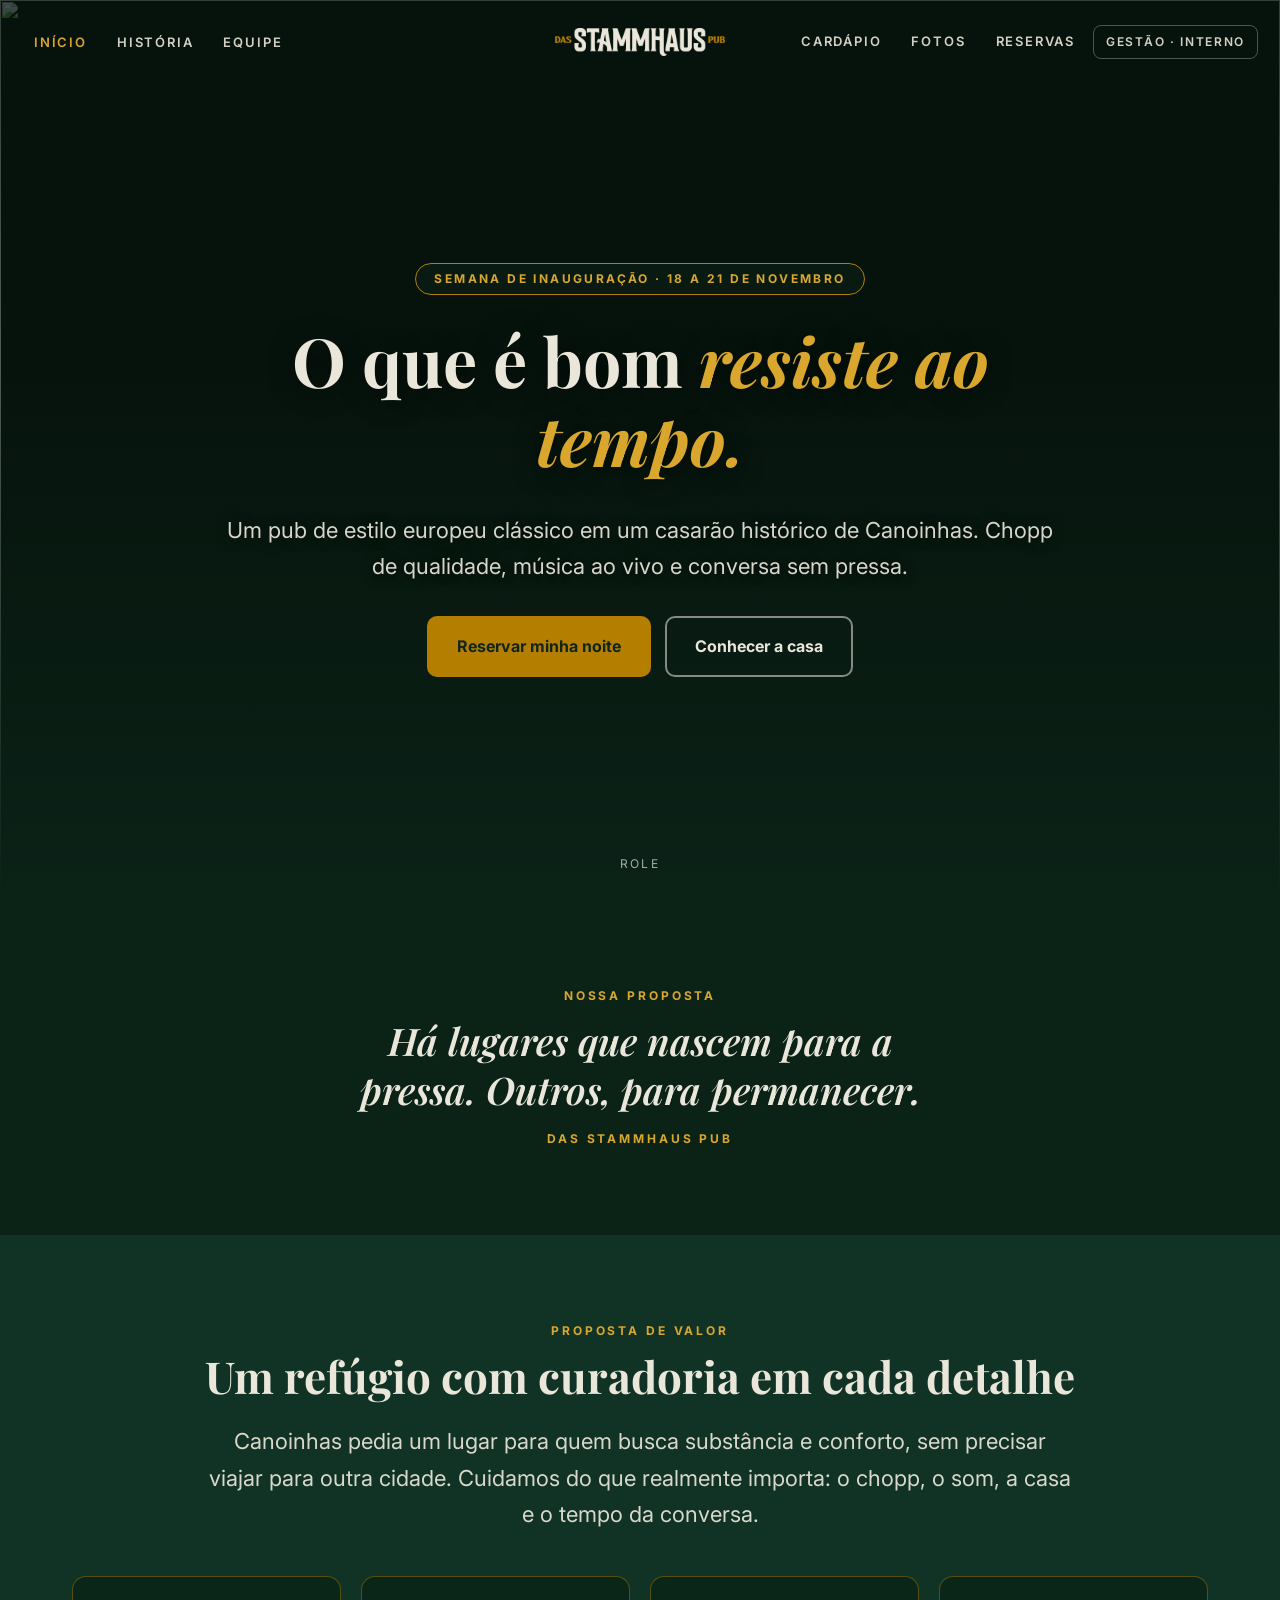
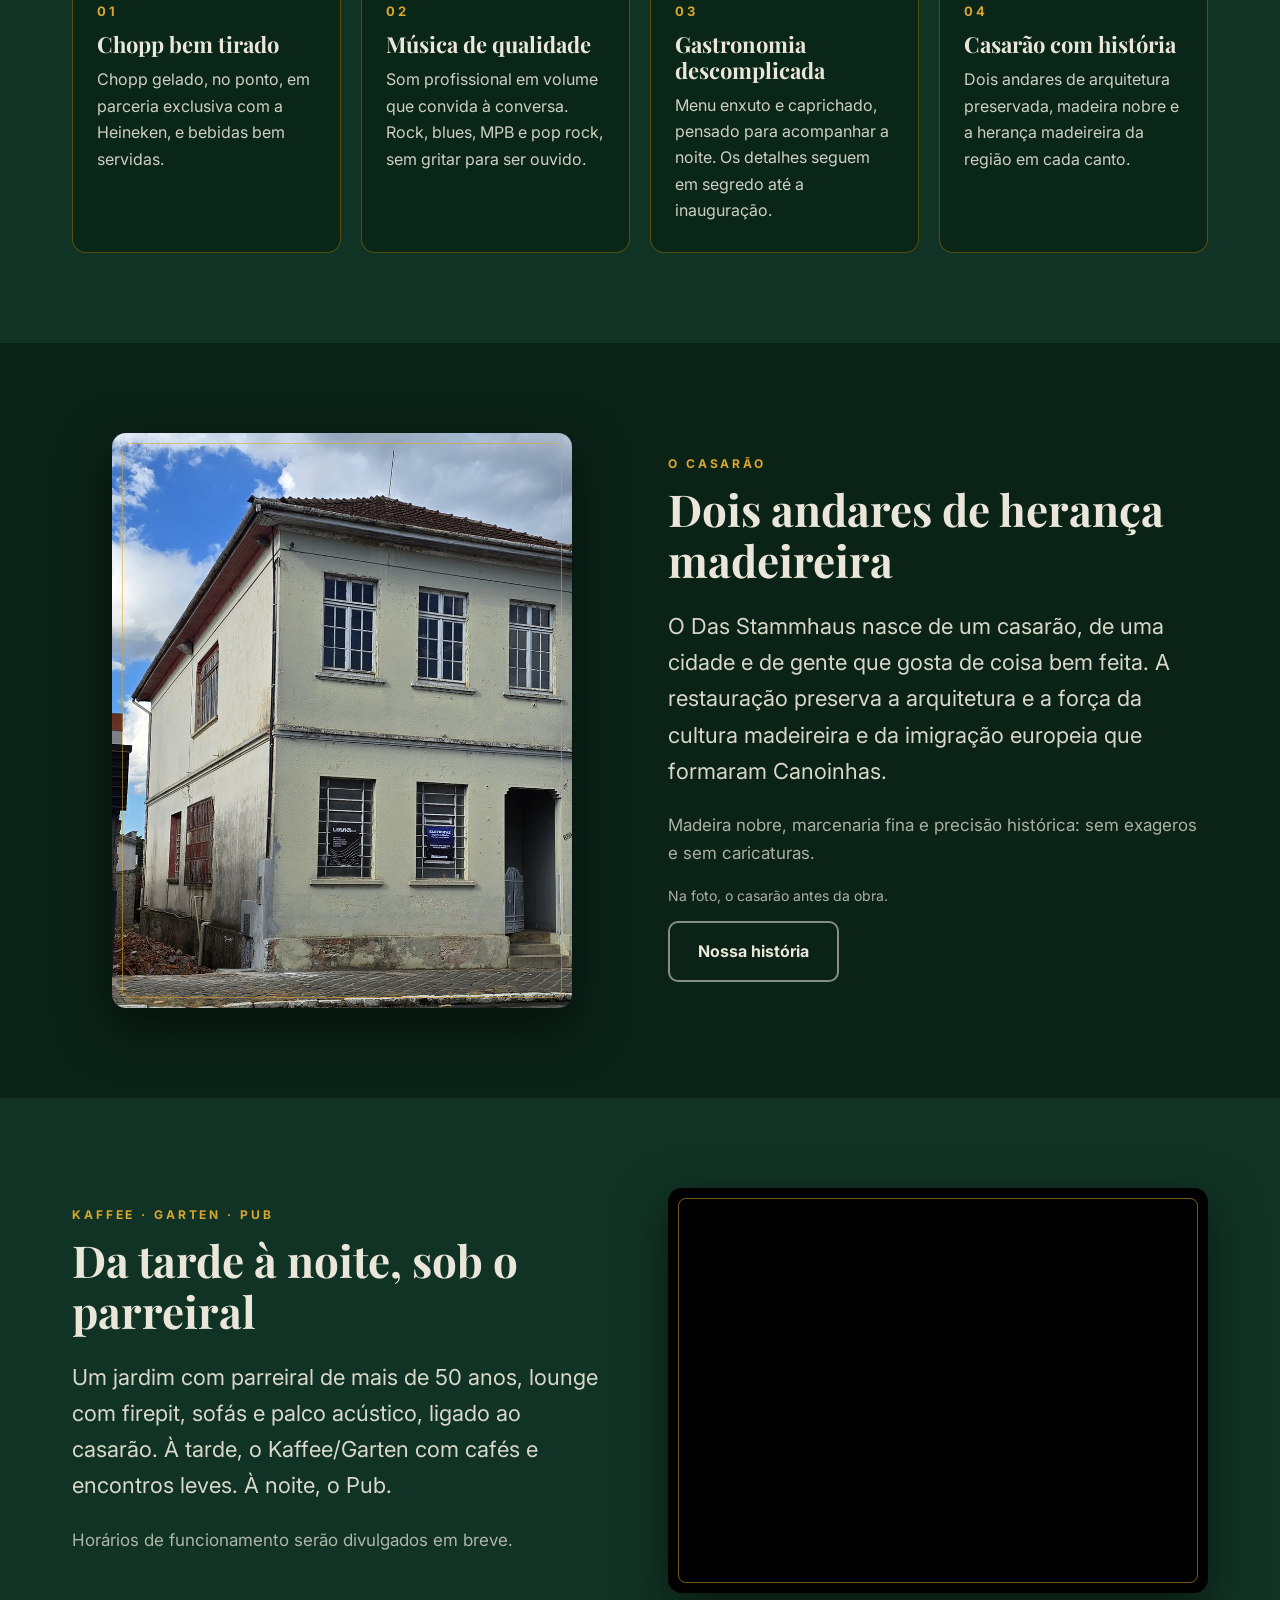
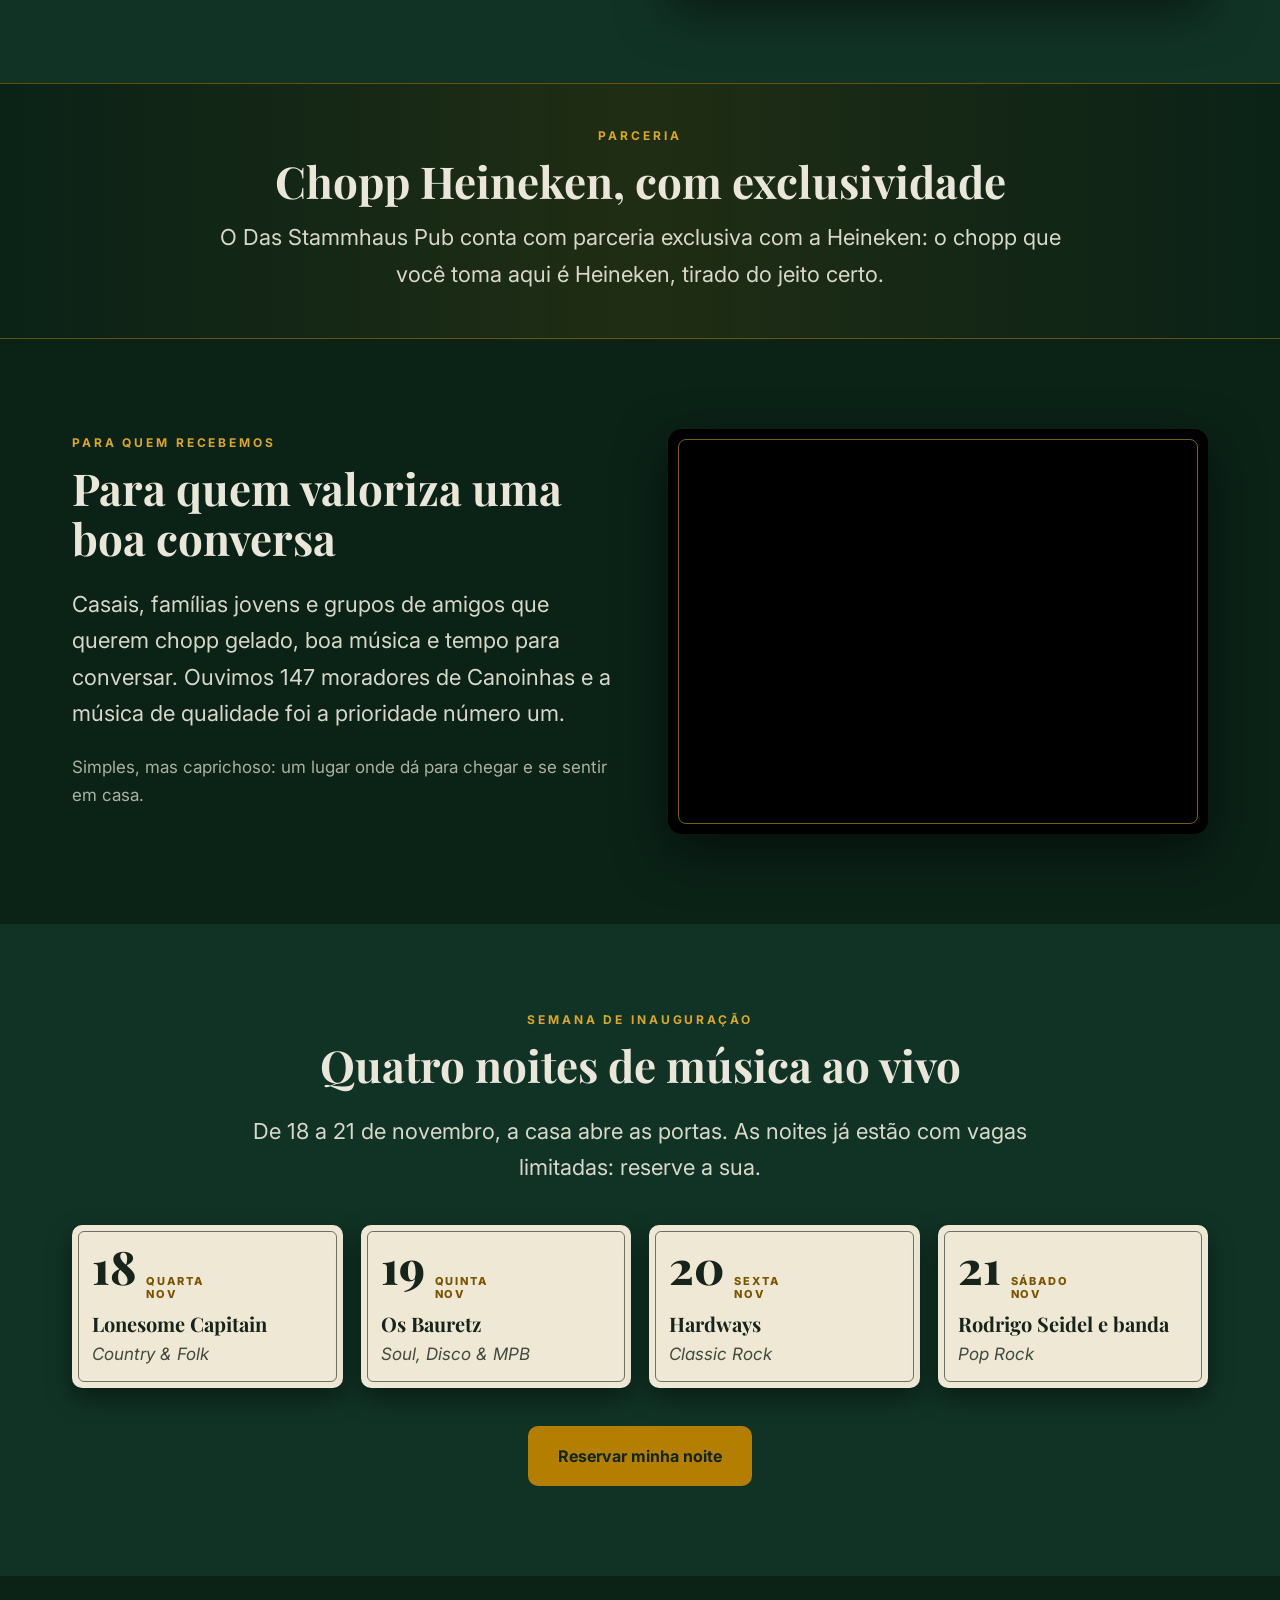
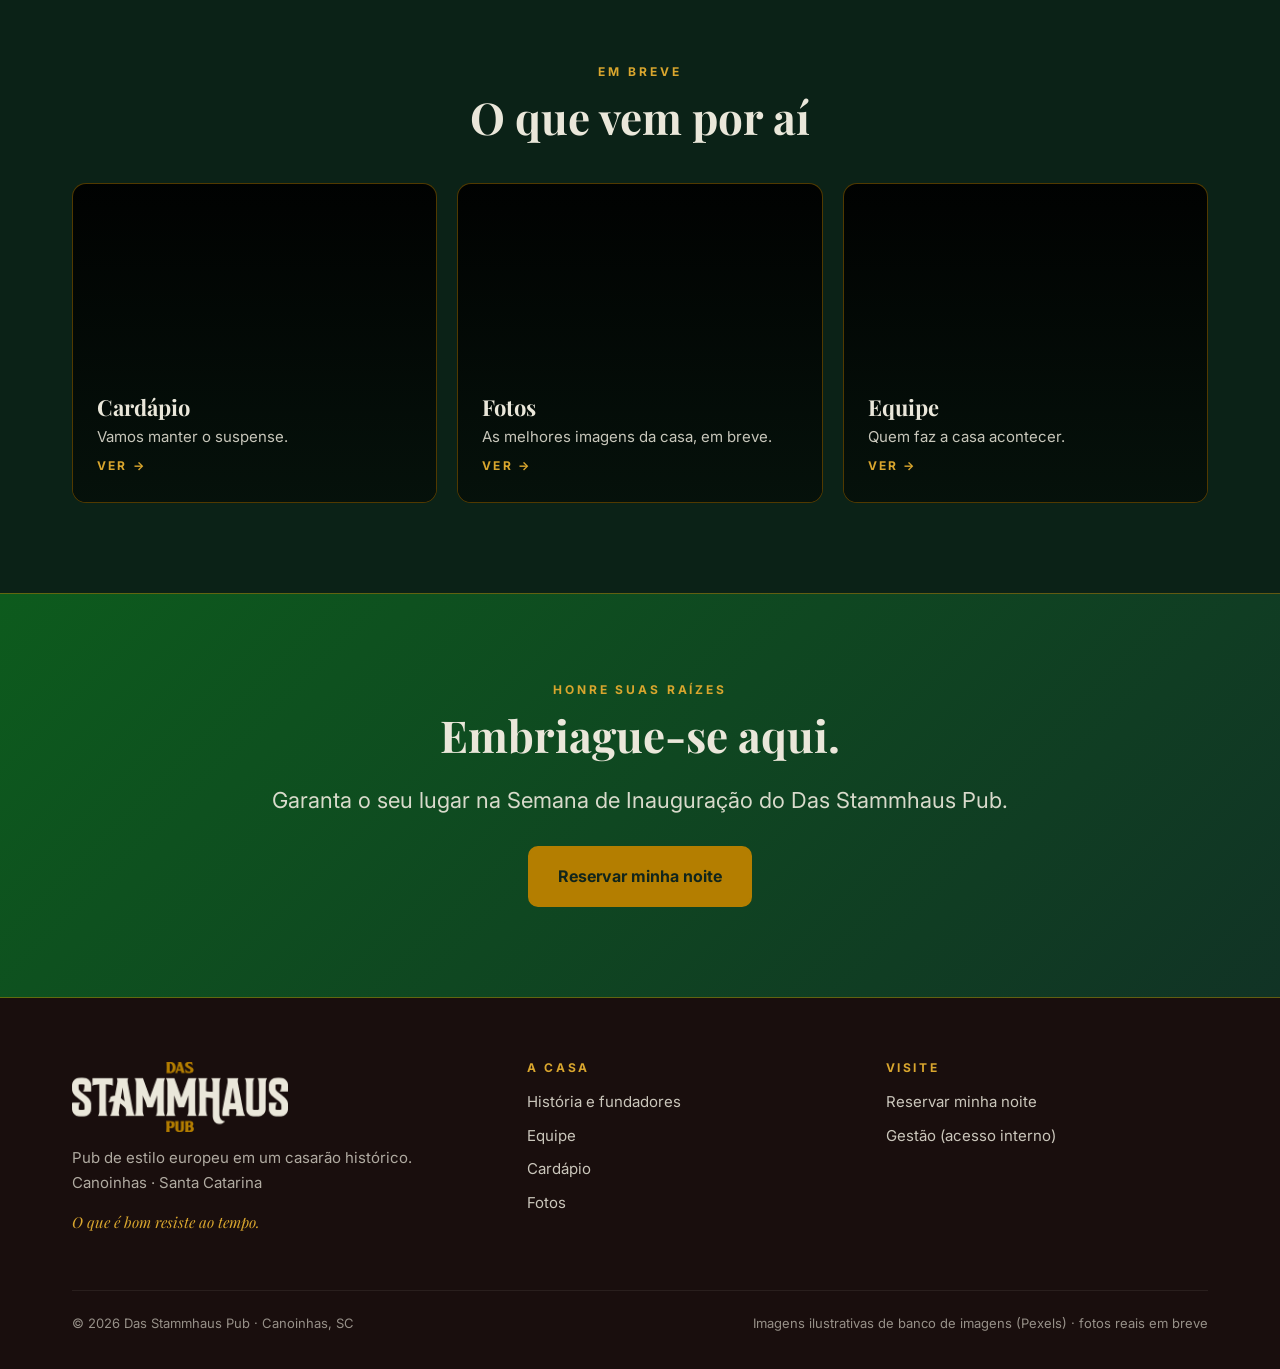
==== commit ce31f09e: "Logo do menu: tamanho final Co-Authored-By: Claude Sonnet 5.5 <noreply@anthropic.com> Claude-Session" ====
--- a/index.html
+++ b/index.html
@@ -4,7 +4,7 @@
 <meta name="theme-color" content="#113325">
 <link rel="preconnect" href="https://fonts.googleapis.com"><link rel="preconnect" href="https://fonts.gstatic.com" crossorigin>
 <link href="https://fonts.googleapis.com/css2?family=Playfair+Display:ital,wght@0,600;0,700;1,600&family=Inter:wght@400;500;600;700&display=swap" rel="stylesheet">
-<link rel="stylesheet" href="/assets/site/site.css?v=3"></head><body>
+<link rel="stylesheet" href="/assets/site/site.css?v=4"></head><body>
 <header class="nav"><div class="nv"><ul><li><a class="l on" href="/">Início</a></li><li><a class="l" href="/historia/">História</a></li><li><a class="l" href="/equipe/">Equipe</a></li></ul><a class="logo" href="/" aria-label="Das Stammhaus Pub"><img src="/assets/site/logo-horizontal.png" alt="Das Stammhaus Pub"></a><ul class="r"><li><a class="l" href="/cardapio/">Cardápio</a></li><li><a class="l" href="/fotos/">Fotos</a></li><li><a class="l" href="/reservas/">Reservas</a></li><li><a class="l int" href="/painel/">Gestão · interno</a></li></ul>
 <button class="burger" aria-label="Menu" aria-expanded="false"><span></span><span></span><span></span></button></div><nav class="menu"><a href="/">Início</a><a href="/historia/">História</a><a href="/equipe/">Equipe</a><a href="/cardapio/">Cardápio</a><a href="/fotos/">Fotos</a><a href="/reservas/">Reservas</a><a href="/painel/">Gestão (acesso interno)</a></nav></header>
 
--- a/assets/site/site.css
+++ b/assets/site/site.css
@@ -22,11 +22,11 @@
 .nv a.l{display:block;padding:10px 12px;text-decoration:none;font:600 13px/1 Inter,sans-serif;letter-spacing:.14em;text-transform:uppercase;opacity:.9}
 .nv a.l:hover,.nv a.l.on{color:var(--ouro2);opacity:1}
 .nv a.int{border:1px solid rgba(234,231,218,.35);border-radius:8px;font-size:12px}
-.logo img{height:22px;width:auto;display:block}
+.logo img{height:28px;width:auto;display:block}
 .burger{display:none;background:none;border:0;color:var(--off);width:44px;height:44px;cursor:pointer;justify-self:end}
 .burger span{display:block;width:26px;height:2px;background:currentColor;margin:6px auto;transition:.2s}
 @media(max-width:940px){
- .nv{grid-template-columns:auto 1fr;height:68px}.logo img{height:18px}
+ .nv{grid-template-columns:auto 1fr;height:68px}.logo img{height:20px}
  .nv ul{display:none}.burger{display:block}
  header.nav.open{background:rgba(11,34,23,.98)}
  header.nav.open .menu{display:flex}
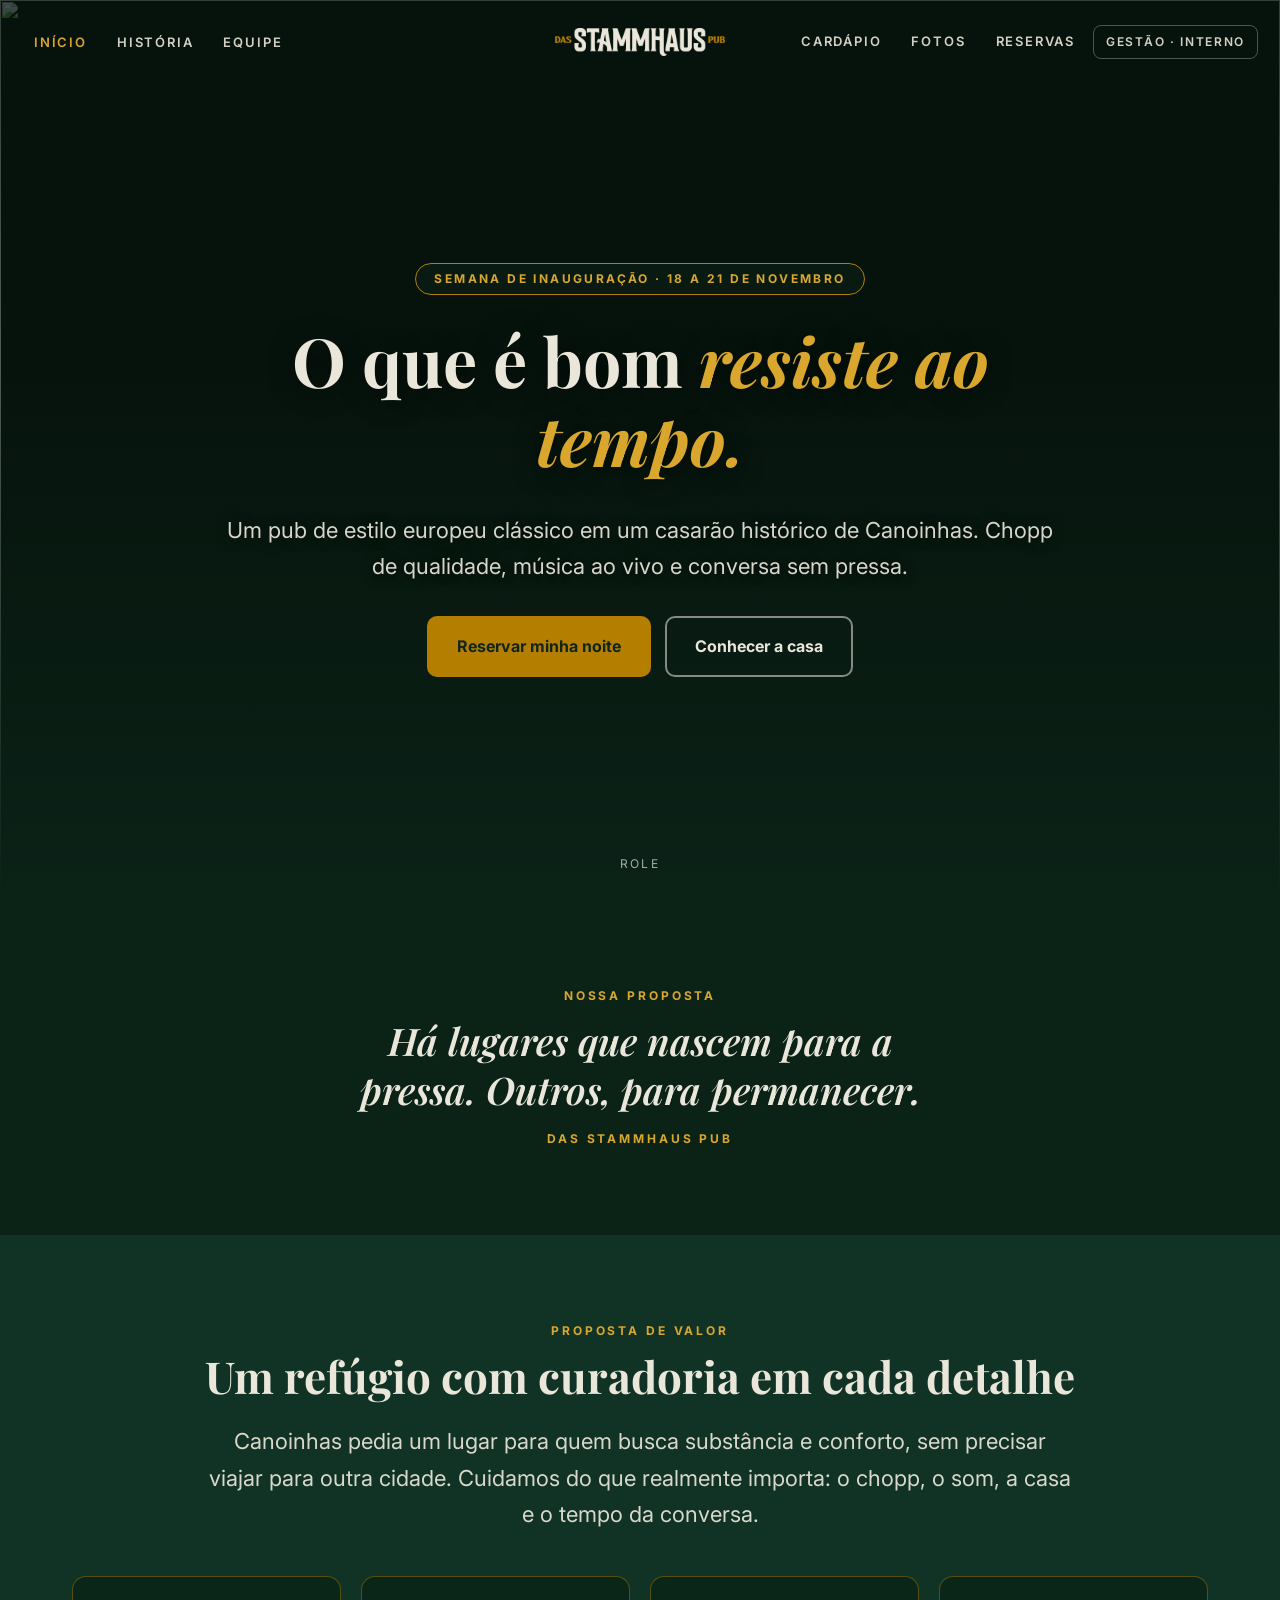
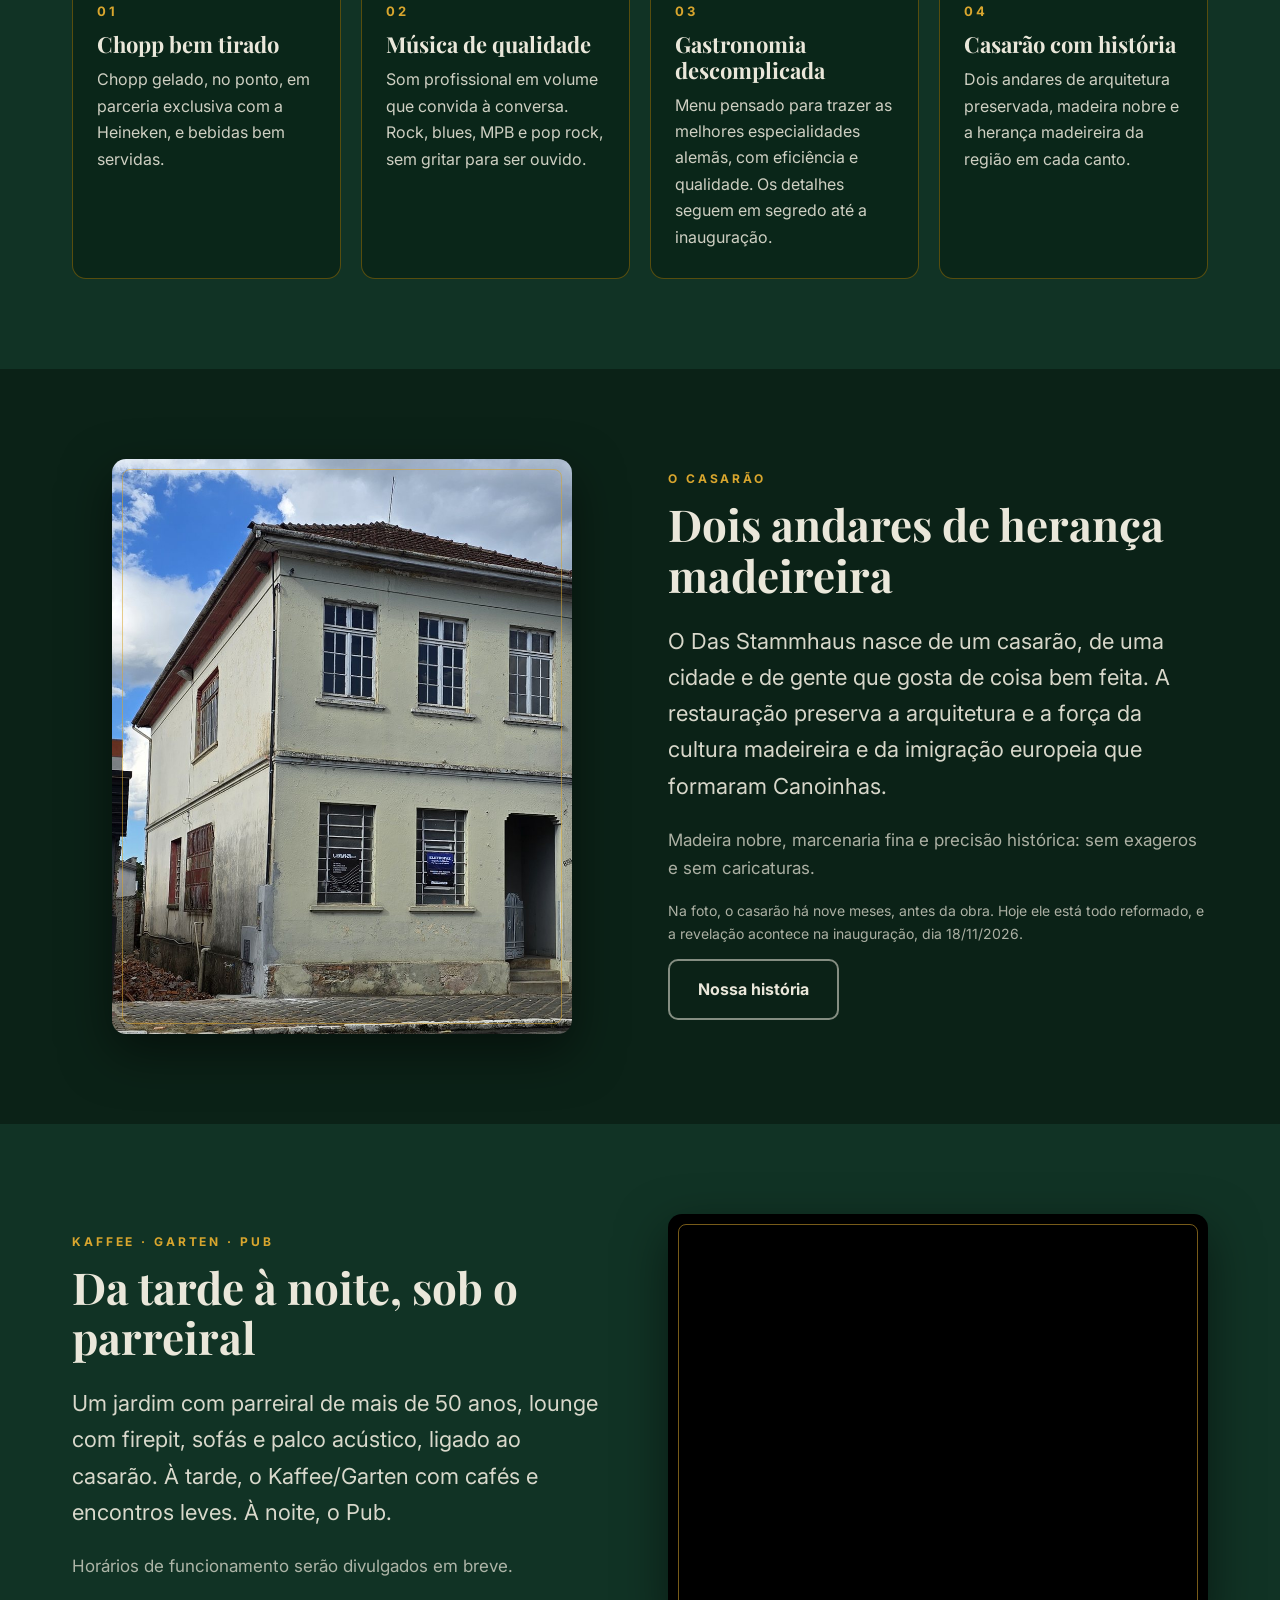
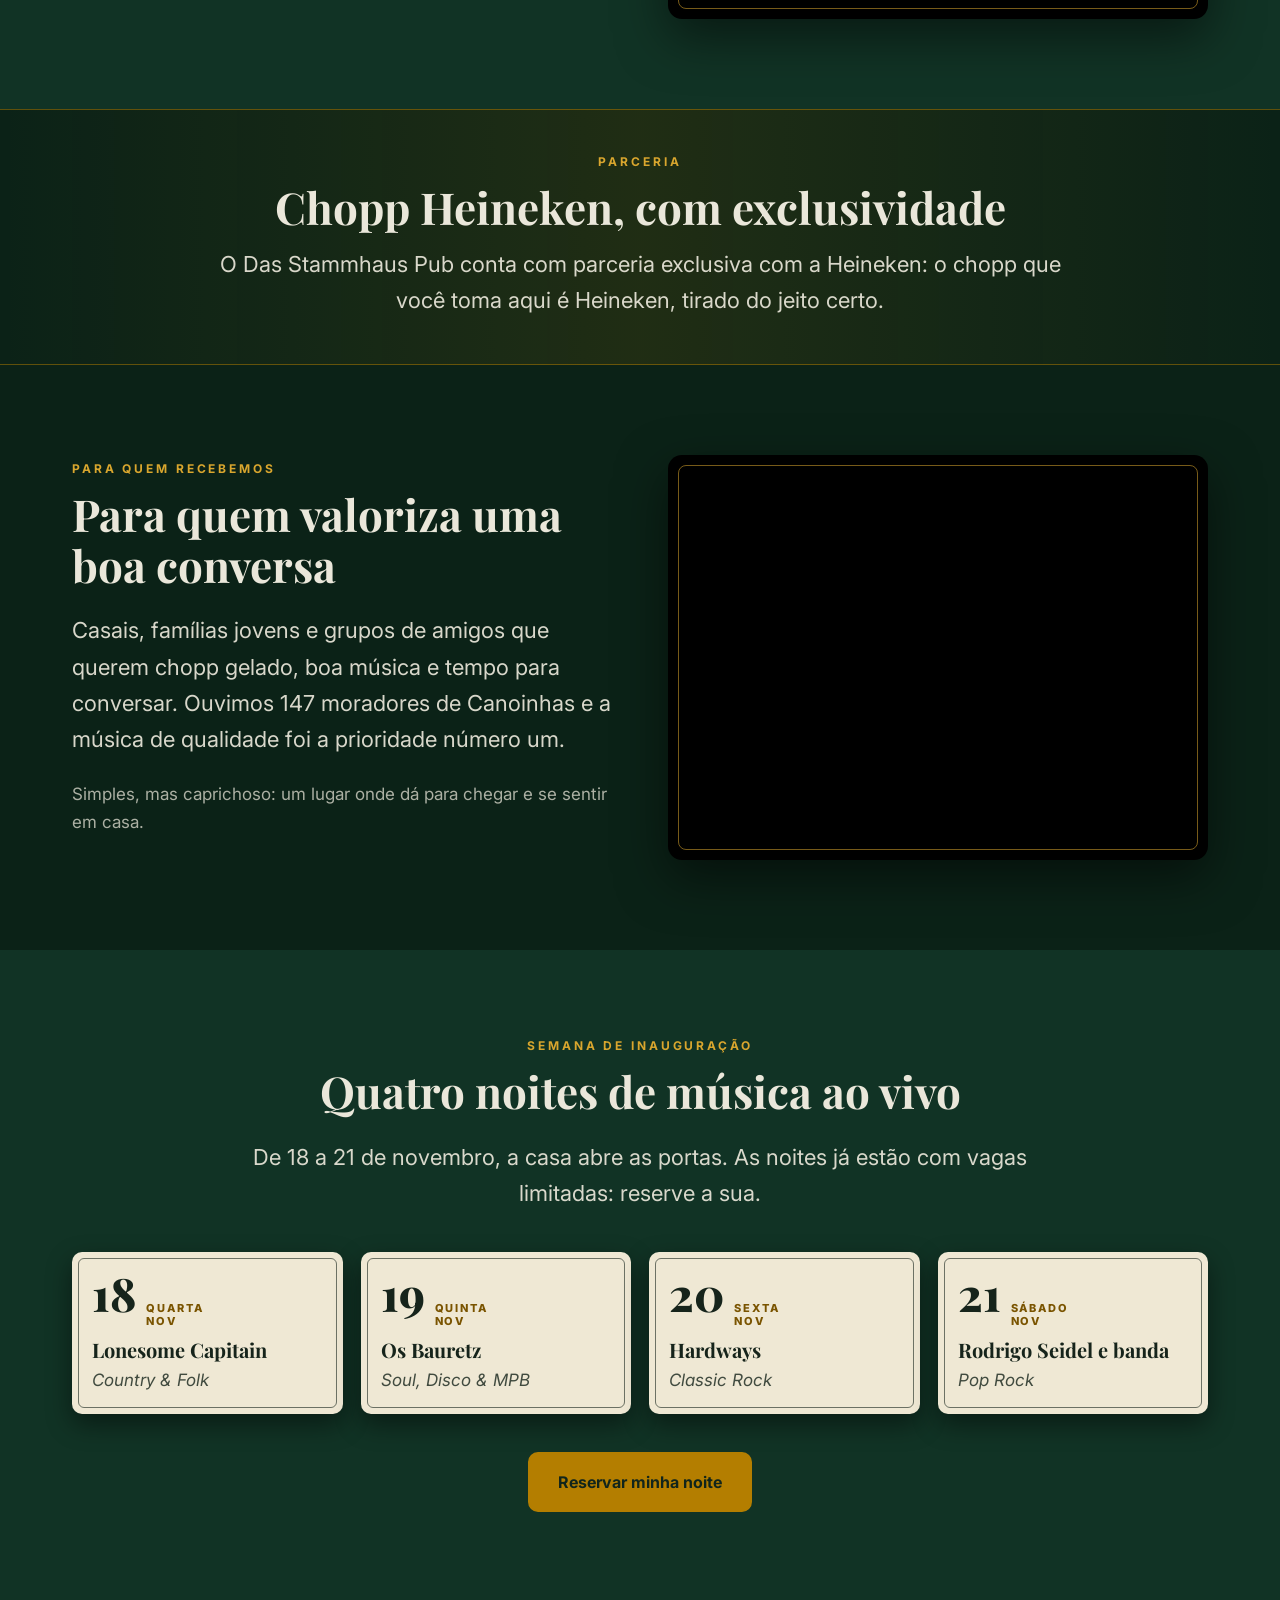
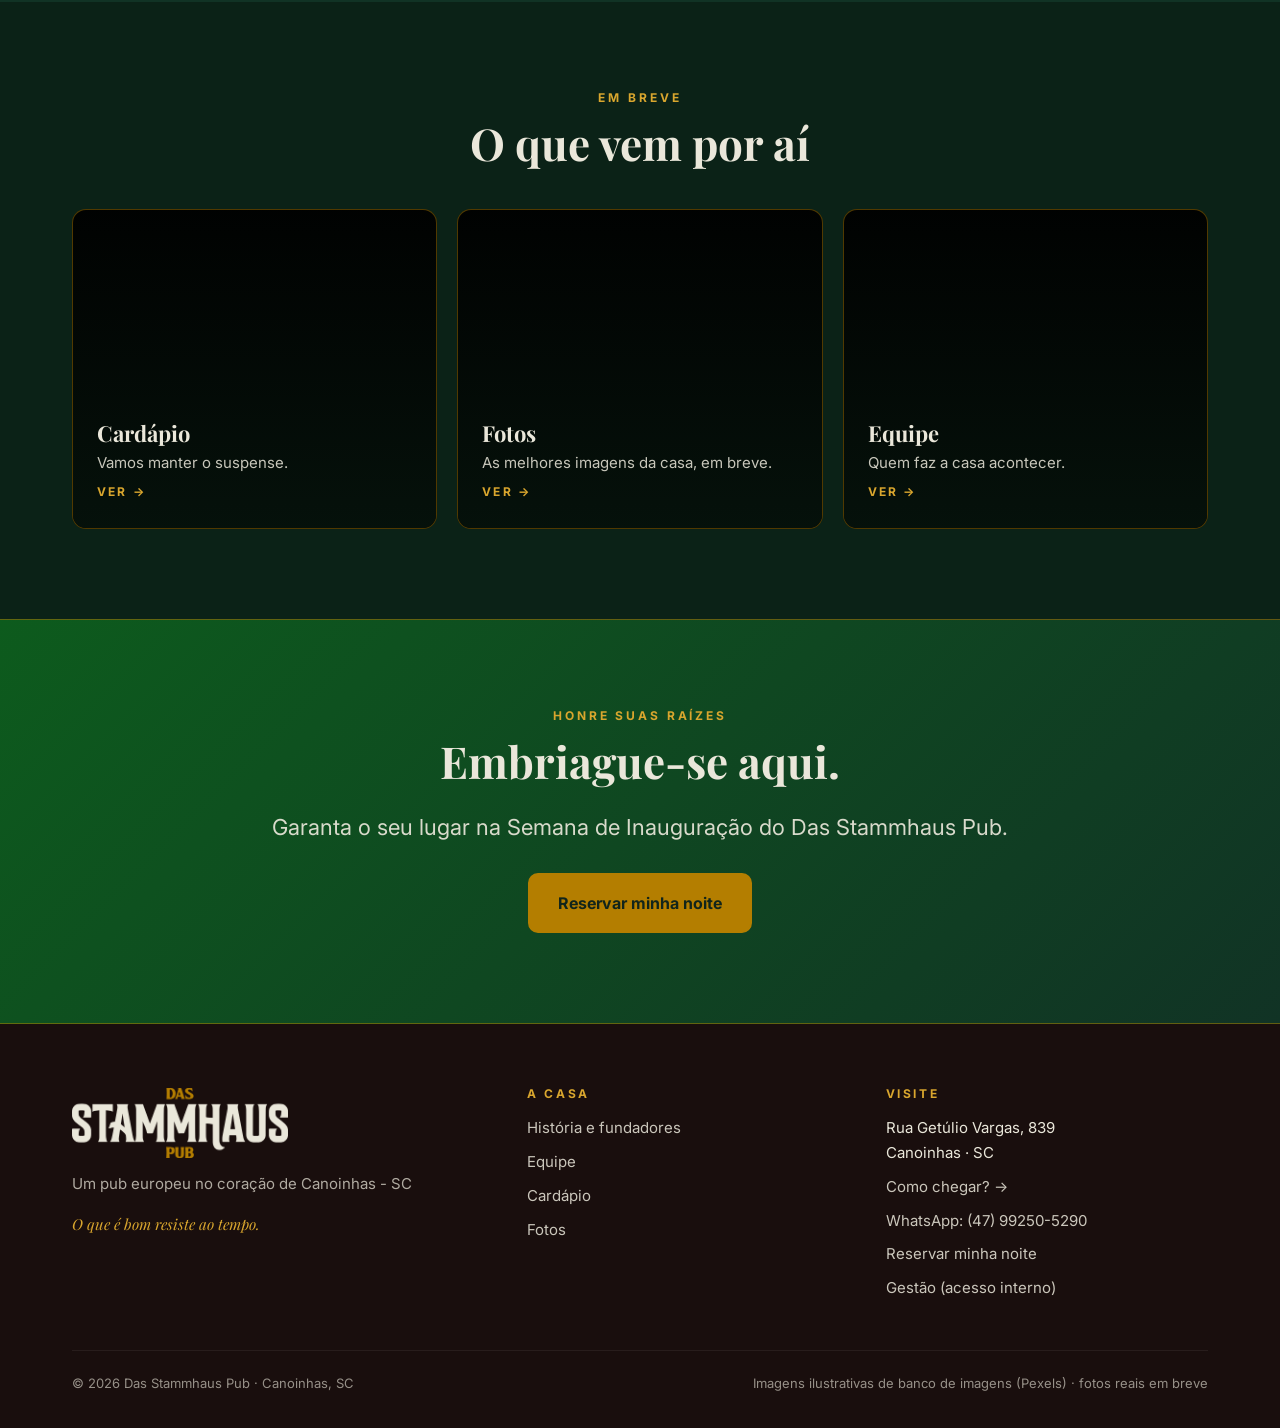
==== commit 10e357f0: "História comercial com fotos de época, fotos dos fundadores ajustadas, rodapé com endereço, WhatsApp" ====
--- a/index.html
+++ b/index.html
@@ -4,7 +4,7 @@
 <meta name="theme-color" content="#113325">
 <link rel="preconnect" href="https://fonts.googleapis.com"><link rel="preconnect" href="https://fonts.gstatic.com" crossorigin>
 <link href="https://fonts.googleapis.com/css2?family=Playfair+Display:ital,wght@0,600;0,700;1,600&family=Inter:wght@400;500;600;700&display=swap" rel="stylesheet">
-<link rel="stylesheet" href="/assets/site/site.css?v=4"></head><body>
+<link rel="stylesheet" href="/assets/site/site.css?v=5"></head><body>
 <header class="nav"><div class="nv"><ul><li><a class="l on" href="/">Início</a></li><li><a class="l" href="/historia/">História</a></li><li><a class="l" href="/equipe/">Equipe</a></li></ul><a class="logo" href="/" aria-label="Das Stammhaus Pub"><img src="/assets/site/logo-horizontal.png" alt="Das Stammhaus Pub"></a><ul class="r"><li><a class="l" href="/cardapio/">Cardápio</a></li><li><a class="l" href="/fotos/">Fotos</a></li><li><a class="l" href="/reservas/">Reservas</a></li><li><a class="l int" href="/painel/">Gestão · interno</a></li></ul>
 <button class="burger" aria-label="Menu" aria-expanded="false"><span></span><span></span><span></span></button></div><nav class="menu"><a href="/">Início</a><a href="/historia/">História</a><a href="/equipe/">Equipe</a><a href="/cardapio/">Cardápio</a><a href="/fotos/">Fotos</a><a href="/reservas/">Reservas</a><a href="/painel/">Gestão (acesso interno)</a></nav></header>
 
@@ -25,7 +25,7 @@
 <div class="cards rv">
 <div class="card"><span class="n">01</span><h3>Chopp bem tirado</h3><p>Chopp gelado, no ponto, em parceria exclusiva com a Heineken, e bebidas bem servidas.</p></div>
 <div class="card"><span class="n">02</span><h3>Música de qualidade</h3><p>Som profissional em volume que convida à conversa. Rock, blues, MPB e pop rock, sem gritar para ser ouvido.</p></div>
-<div class="card"><span class="n">03</span><h3>Gastronomia descomplicada</h3><p>Menu enxuto e caprichado, pensado para acompanhar a noite. Os detalhes seguem em segredo até a inauguração.</p></div>
+<div class="card"><span class="n">03</span><h3>Gastronomia descomplicada</h3><p>Menu pensado para trazer as melhores especialidades alemãs, com eficiência e qualidade. Os detalhes seguem em segredo até a inauguração.</p></div>
 <div class="card"><span class="n">04</span><h3>Casarão com história</h3><p>Dois andares de arquitetura preservada, madeira nobre e a herança madeireira da região em cada canto.</p></div>
 </div></div></section>
 
@@ -34,7 +34,7 @@
 <div class="rv"><span class="eb">O casarão</span><h2>Dois andares de herança madeireira</h2>
 <p class="lead">O Das Stammhaus nasce de um casarão, de uma cidade e de gente que gosta de coisa bem feita. A restauração preserva a arquitetura e a força da cultura madeireira e da imigração europeia que formaram Canoinhas.</p>
 <p class="mut">Madeira nobre, marcenaria fina e precisão histórica: sem exageros e sem caricaturas.</p>
-<p class="mut" style="font-size:14px">Na foto, o casarão antes da obra.</p><a class="btn o" href="/historia/">Nossa história</a></div></div></section>
+<p class="mut" style="font-size:14px">Na foto, o casarão há nove meses, antes da obra. Hoje ele está todo reformado, e a revelação acontece na inauguração, dia 18/11/2026.</p><a class="btn o" href="/historia/">Nossa história</a></div></div></section>
 
 <section class="alt"><div class="wrap split rev">
 <div class="ph rv" style="background-image:url('https://images.pexels.com/photos/5984690/pexels-photo-5984690.jpeg?auto=compress&cs=tinysrgb&w=1200')" role="img" aria-label="Parreiral (imagem ilustrativa)"></div>
@@ -73,8 +73,8 @@
 <div class="row"><a class="btn" href="/reservas/">Reservar minha noite</a></div></div></section>
 
 <footer><div class="wrap"><div class="ft">
-<div><img src="/assets/site/logo-padrao.png" alt="Das Stammhaus Pub"><p class="mut">Pub de estilo europeu em um casarão histórico.<br>Canoinhas · Santa Catarina</p><p style="font-style:italic;font-family:'Playfair Display',serif;color:#d9a62e">O que é bom resiste ao tempo.</p></div>
+<div><img src="/assets/site/logo-padrao.png" alt="Das Stammhaus Pub"><p class="mut">Um pub europeu no coração de Canoinhas - SC</p><p style="font-style:italic;font-family:'Playfair Display',serif;color:#d9a62e">O que é bom resiste ao tempo.</p></div>
 <div><h4>A casa</h4><ul><li><a href="/historia/">História e fundadores</a></li><li><a href="/equipe/">Equipe</a></li><li><a href="/cardapio/">Cardápio</a></li><li><a href="/fotos/">Fotos</a></li></ul></div>
-<div><h4>Visite</h4><ul><li><a href="/reservas/">Reservar minha noite</a></li><li><a href="/painel/">Gestão (acesso interno)</a></li></ul></div>
+<div><h4>Visite</h4><ul><li>Rua Getúlio Vargas, 839<br>Canoinhas · SC</li><li><a href="https://www.google.com/maps/dir/?api=1&destination=Rua+Get%C3%BAlio+Vargas+839+Canoinhas+SC" target="_blank" rel="noopener">Como chegar? →</a></li><li><a href="https://wa.me/5547992505290" target="_blank" rel="noopener">WhatsApp: (47) 99250-5290</a></li><li><a href="/reservas/">Reservar minha noite</a></li><li><a href="/painel/">Gestão (acesso interno)</a></li></ul></div>
 </div><div class="copy"><span>© 2026 Das Stammhaus Pub · Canoinhas, SC</span><span>Imagens ilustrativas de banco de imagens (Pexels) · fotos reais em breve</span></div></div></footer>
 <script src="/assets/site/site.js"></script></body></html>
--- a/assets/site/site.css
+++ b/assets/site/site.css
@@ -96,6 +96,7 @@
 .team .m{border:1.5px dashed rgba(217,166,46,.5);border-radius:14px;padding:46px 20px;text-align:center;opacity:.8}
 .team .m i{display:block;width:70px;height:70px;border-radius:50%;background:rgba(234,231,218,.08);margin:0 auto 14px}
 .tl{border-left:2px solid rgba(180,126,0,.6);margin:34px 0 0 8px;padding-left:28px}
+.tl figure{margin:16px 0 0}.tl figure img{width:100%;border-radius:10px;display:block;filter:sepia(.45) contrast(1.05);border:1px solid rgba(217,166,46,.35)}.tl figcaption{font-size:12px;color:var(--mut,#9fb3a6);margin-top:6px;line-height:1.5}
 .tl .t{position:relative;margin-bottom:34px}.tl .t:before{content:"";position:absolute;left:-37px;top:7px;width:14px;height:14px;border-radius:50%;background:var(--ouro);border:3px solid var(--escuro)}
 .draft{border:1px dashed rgba(217,166,46,.6);border-radius:10px;padding:14px 18px;font-size:14.5px;background:rgba(180,126,0,.1);margin-bottom:34px}
 .cta{background:linear-gradient(135deg,#0D5B1D,#113325);text-align:center;border-top:1px solid rgba(180,126,0,.5);border-bottom:1px solid rgba(180,126,0,.5)}
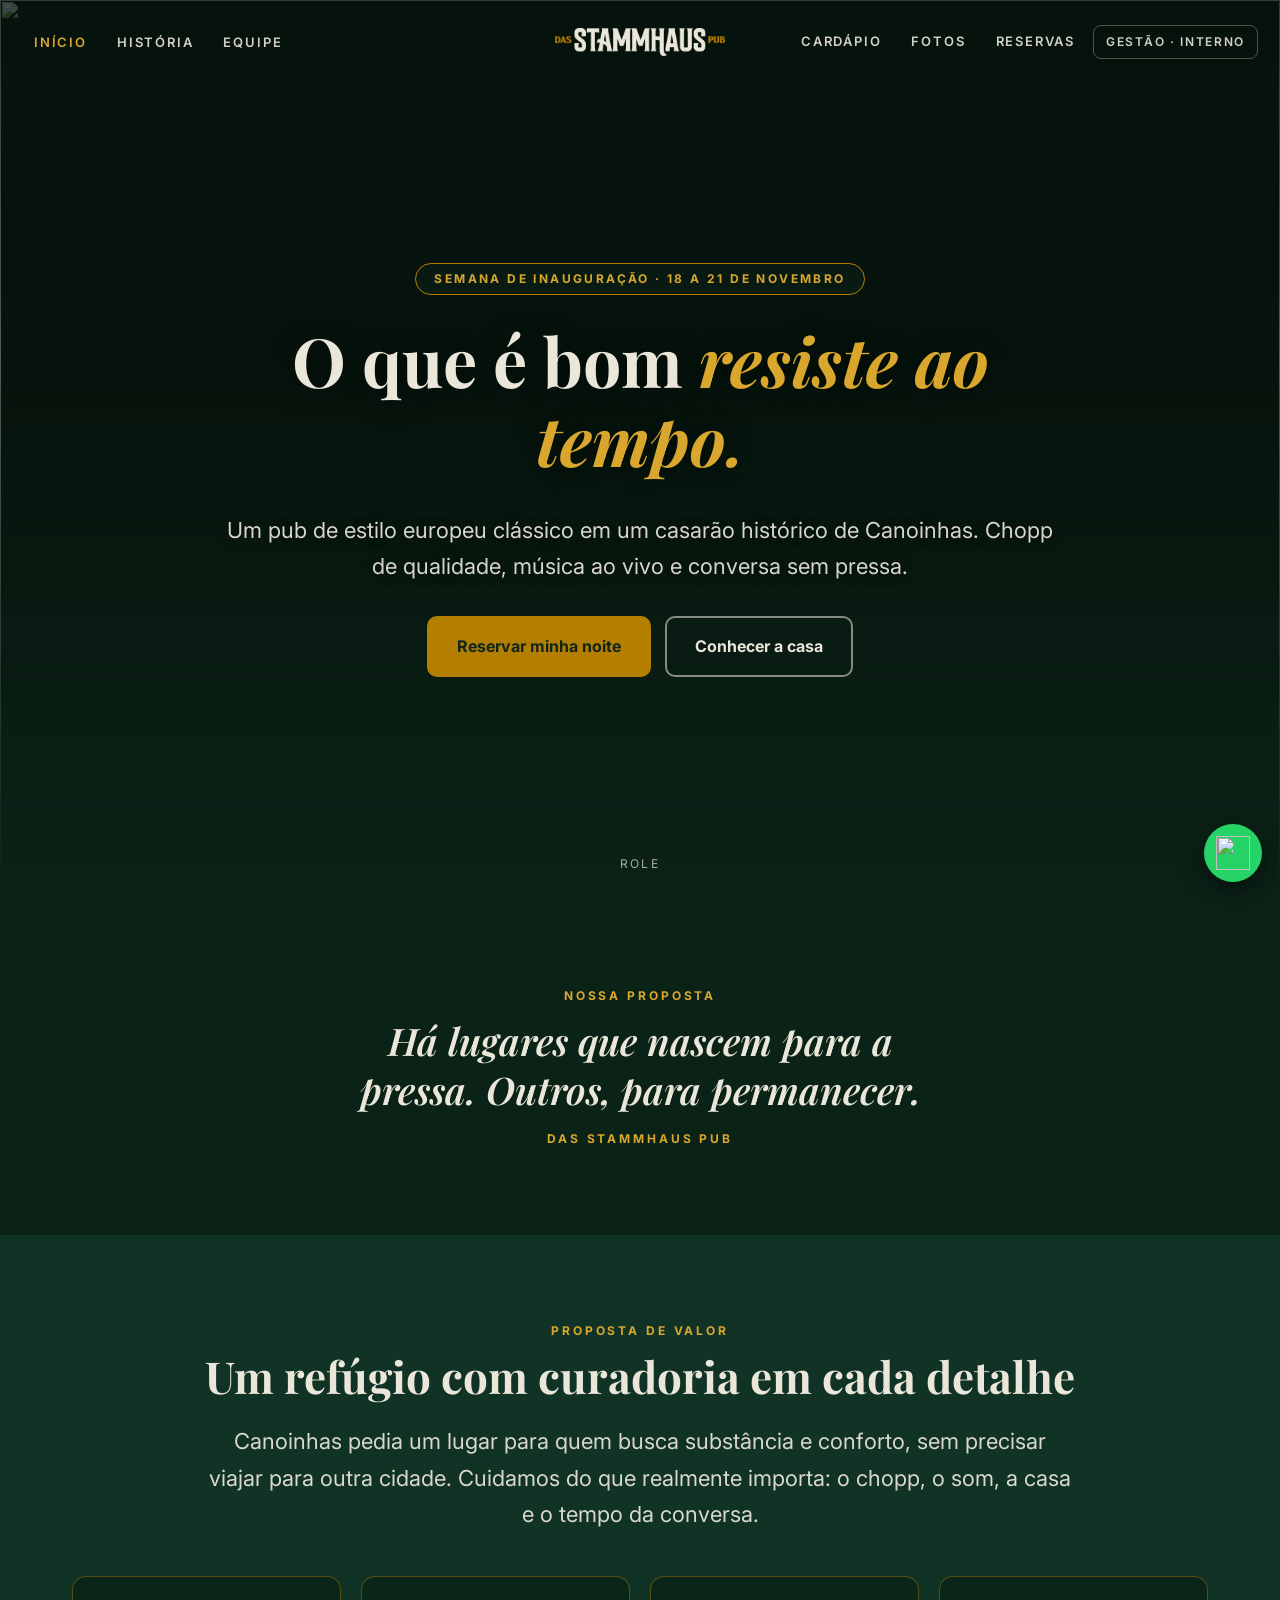
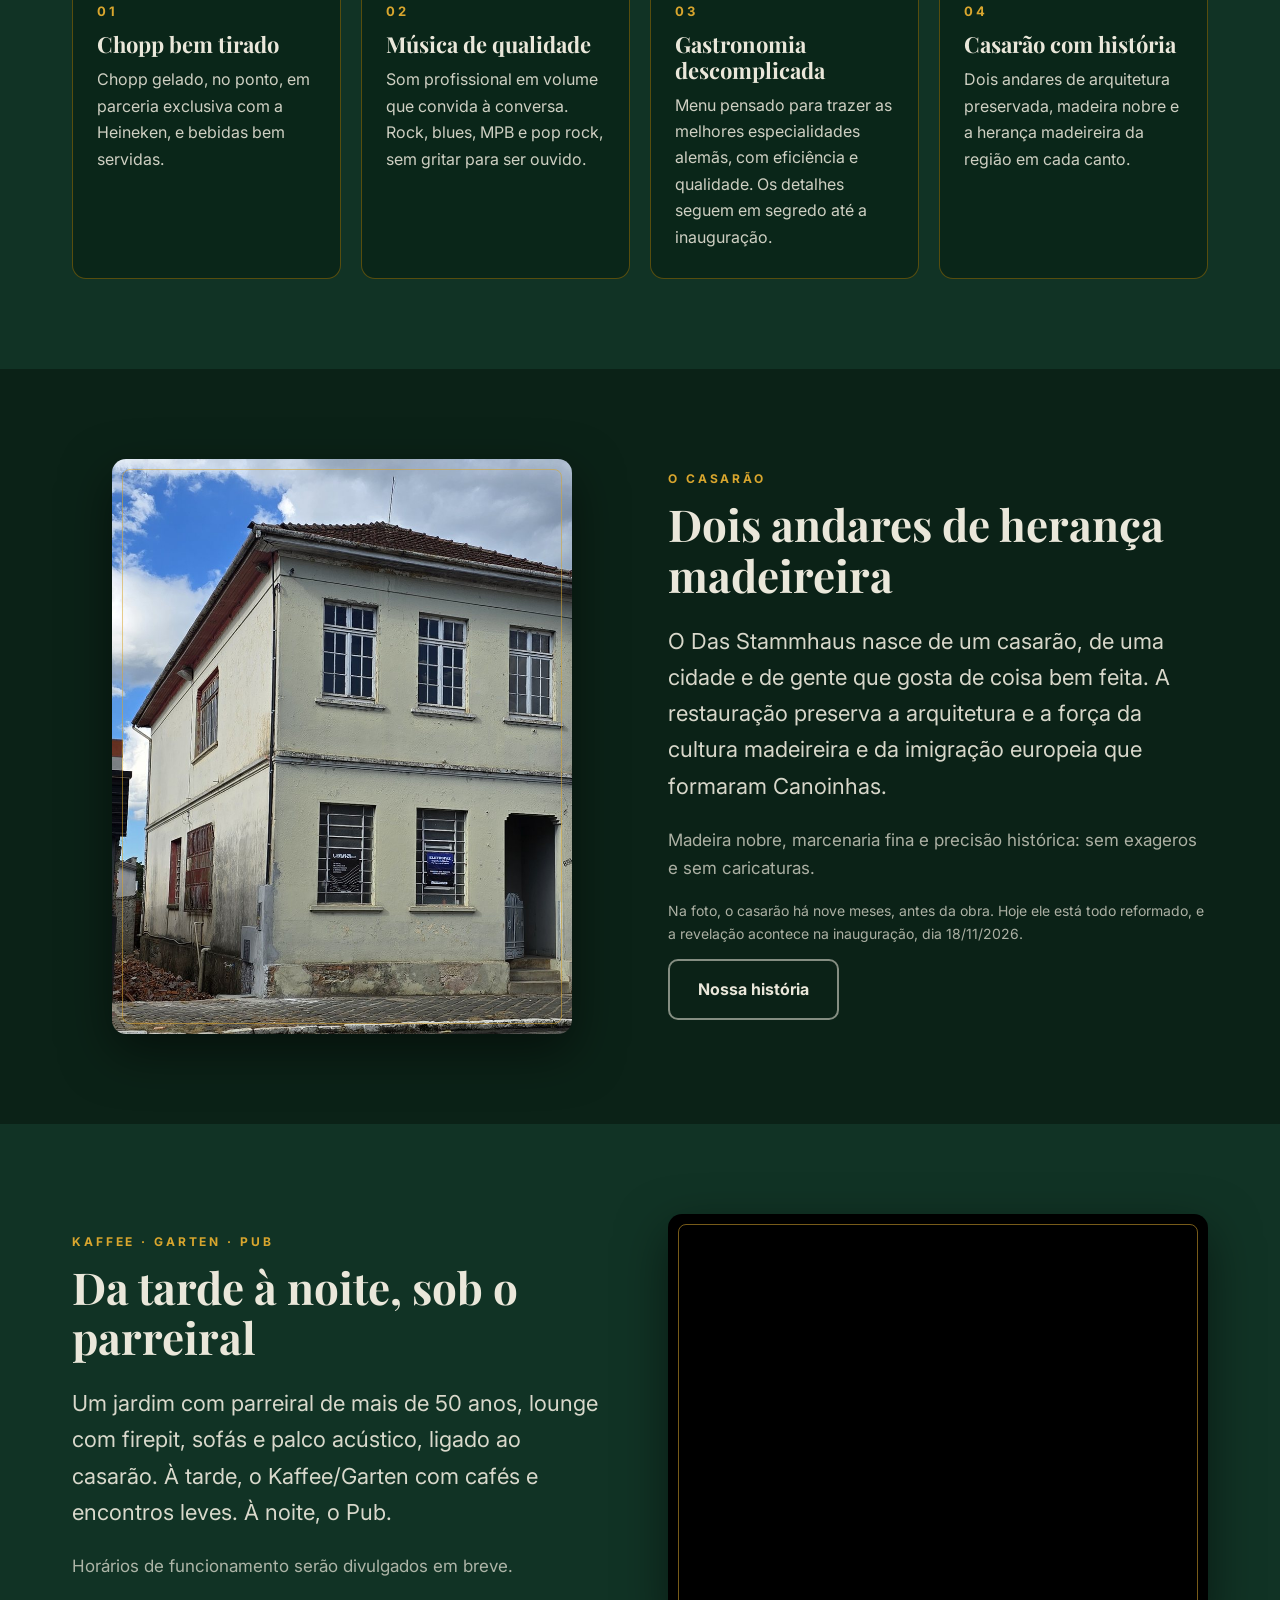
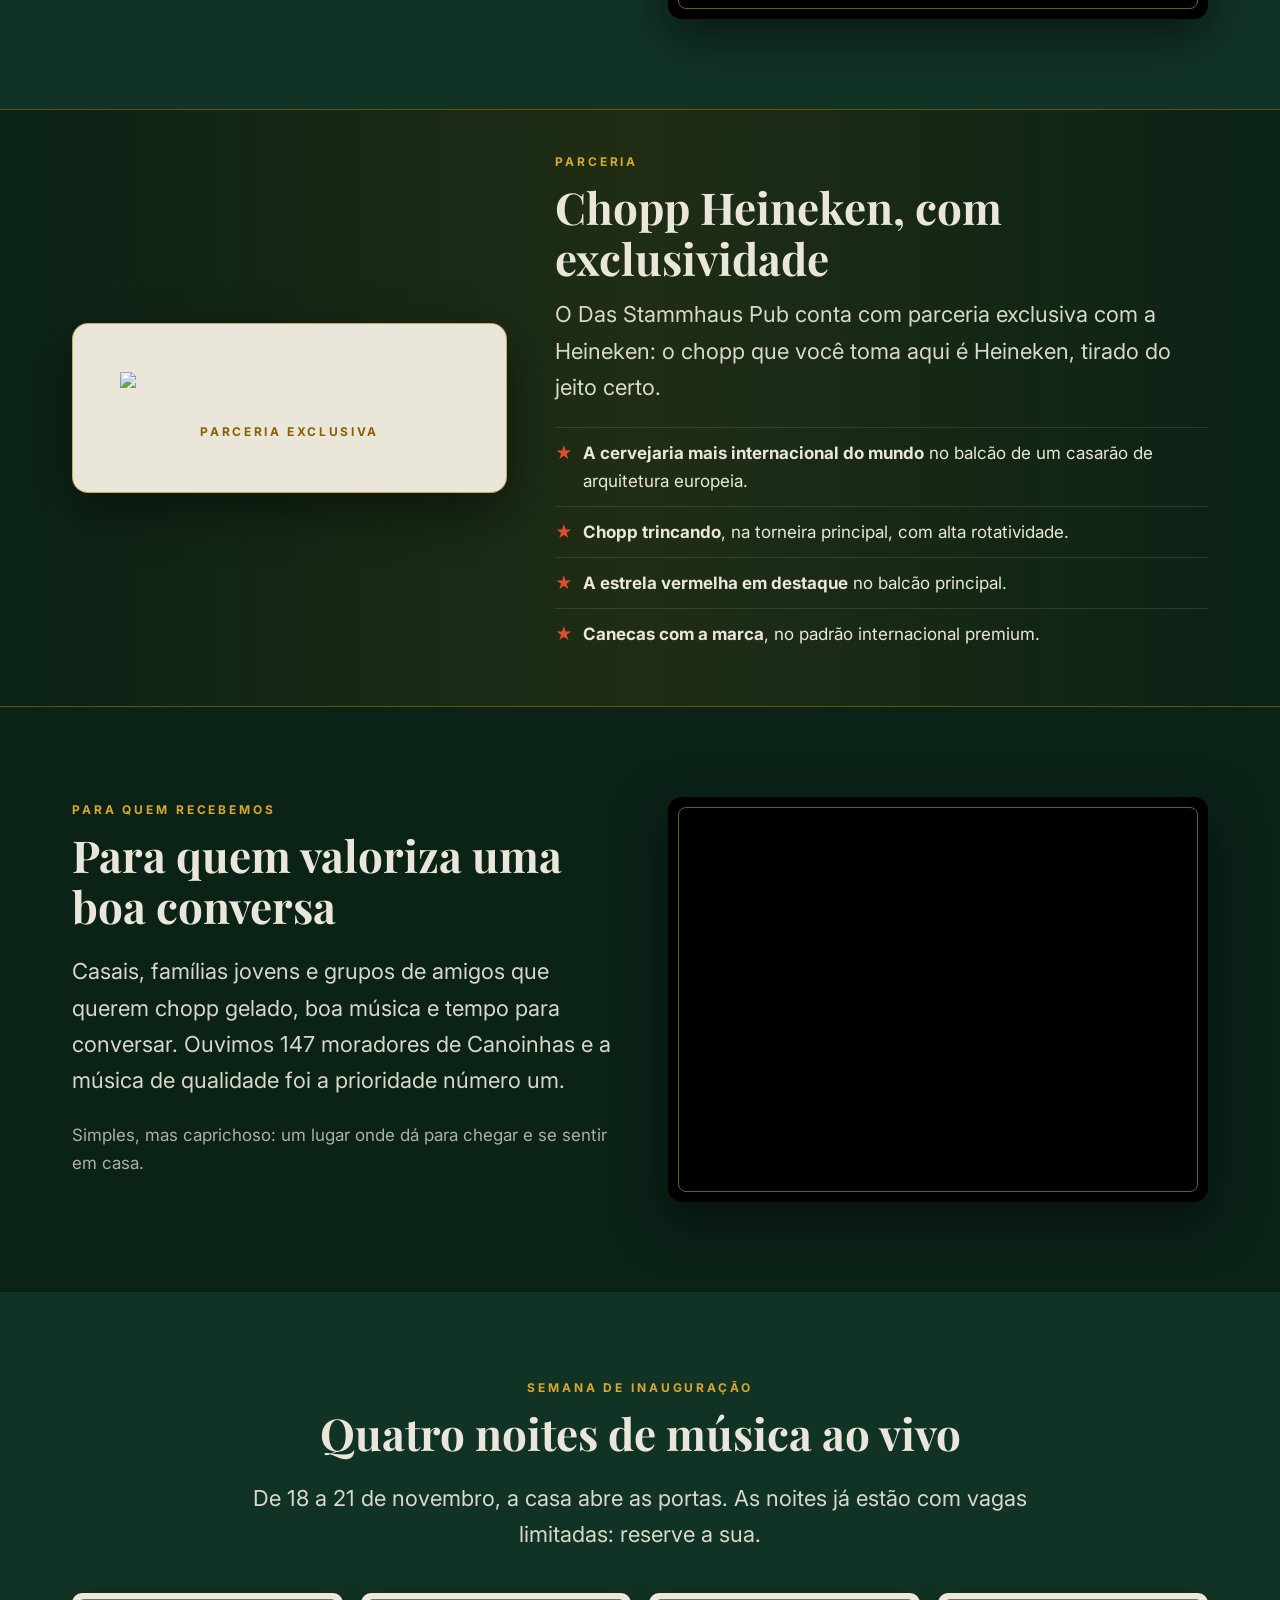
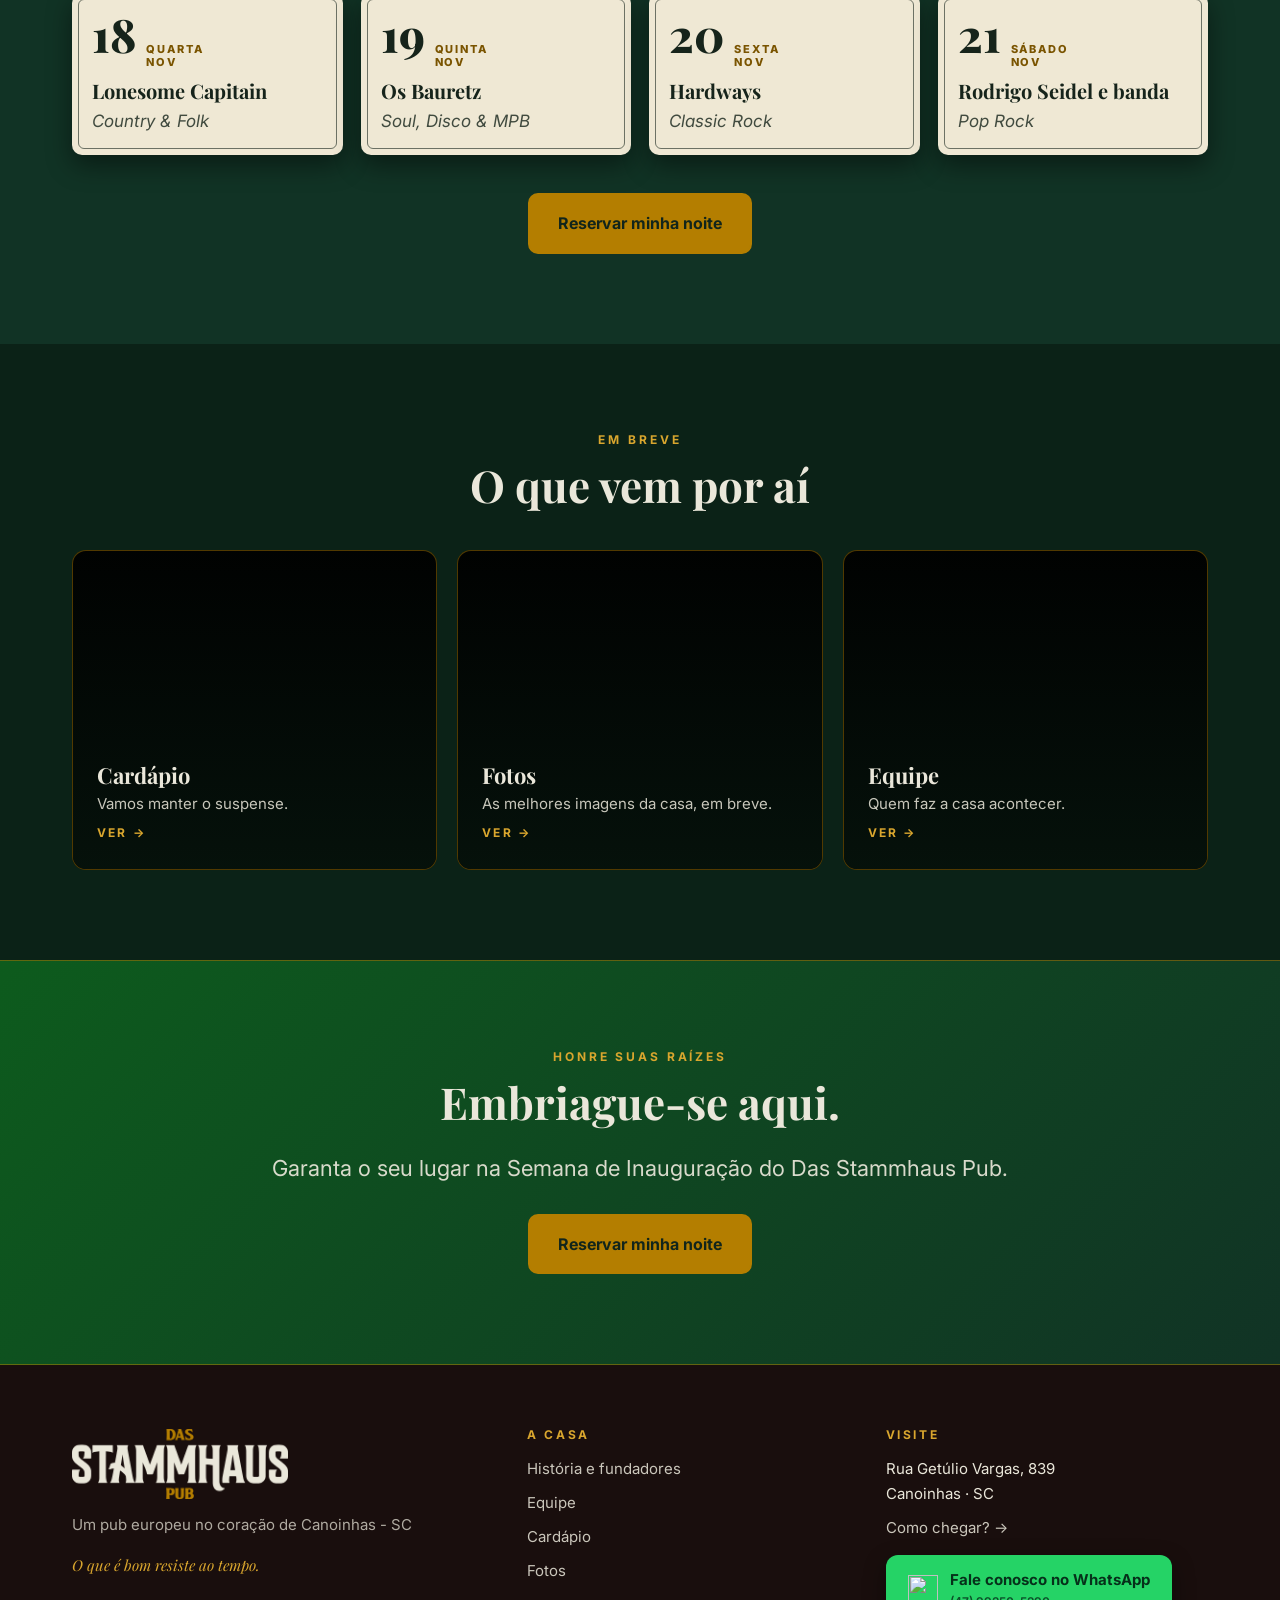
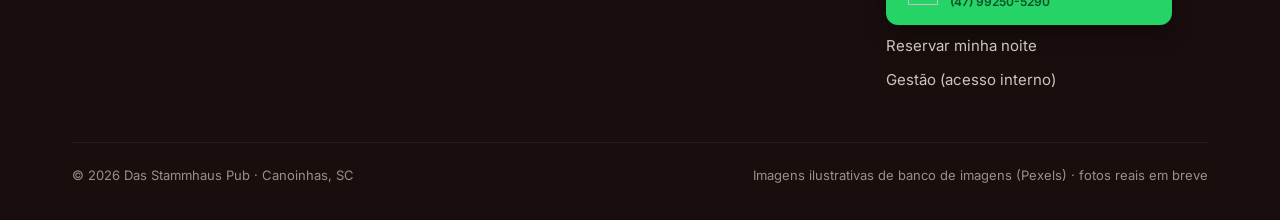
==== commit b3854523: "Seção Heineken com logo e elementos do pitch; WhatsApp em destaque Co-Authored-By: Claude Sonnet 5.5" ====
--- a/index.html
+++ b/index.html
@@ -4,7 +4,7 @@
 <meta name="theme-color" content="#113325">
 <link rel="preconnect" href="https://fonts.googleapis.com"><link rel="preconnect" href="https://fonts.gstatic.com" crossorigin>
 <link href="https://fonts.googleapis.com/css2?family=Playfair+Display:ital,wght@0,600;0,700;1,600&family=Inter:wght@400;500;600;700&display=swap" rel="stylesheet">
-<link rel="stylesheet" href="/assets/site/site.css?v=5"></head><body>
+<link rel="stylesheet" href="/assets/site/site.css?v=6"></head><body>
 <header class="nav"><div class="nv"><ul><li><a class="l on" href="/">Início</a></li><li><a class="l" href="/historia/">História</a></li><li><a class="l" href="/equipe/">Equipe</a></li></ul><a class="logo" href="/" aria-label="Das Stammhaus Pub"><img src="/assets/site/logo-horizontal.png" alt="Das Stammhaus Pub"></a><ul class="r"><li><a class="l" href="/cardapio/">Cardápio</a></li><li><a class="l" href="/fotos/">Fotos</a></li><li><a class="l" href="/reservas/">Reservas</a></li><li><a class="l int" href="/painel/">Gestão · interno</a></li></ul>
 <button class="burger" aria-label="Menu" aria-expanded="false"><span></span><span></span><span></span></button></div><nav class="menu"><a href="/">Início</a><a href="/historia/">História</a><a href="/equipe/">Equipe</a><a href="/cardapio/">Cardápio</a><a href="/fotos/">Fotos</a><a href="/reservas/">Reservas</a><a href="/painel/">Gestão (acesso interno)</a></nav></header>
 
@@ -42,8 +42,11 @@
 <p class="lead">Um jardim com parreiral de mais de 50 anos, lounge com firepit, sofás e palco acústico, ligado ao casarão. À tarde, o Kaffee/Garten com cafés e encontros leves. À noite, o Pub.</p>
 <p class="mut">Horários de funcionamento serão divulgados em breve.</p></div></div></section>
 
-<section class="parc rv"><div class="wrap"><span class="eb">Parceria</span><h2>Chopp Heineken, com exclusividade</h2>
-<p class="lead" style="margin:0 auto">O Das Stammhaus Pub conta com parceria exclusiva com a Heineken: o chopp que você toma aqui é Heineken, tirado do jeito certo.</p></div></section>
+<section class="parc rv"><div class="wrap"><div class="pgrid">
+<div class="pbadge"><img src="https://upload.wikimedia.org/wikipedia/commons/2/24/Heineken_logo.svg" alt="Heineken" loading="lazy"><span>Parceria exclusiva</span></div>
+<div class="ptxt"><span class="eb">Parceria</span><h2>Chopp Heineken, com exclusividade</h2>
+<p class="lead">O Das Stammhaus Pub conta com parceria exclusiva com a Heineken: o chopp que você toma aqui é Heineken, tirado do jeito certo.</p>
+<ul class="pl"><li><b>A cervejaria mais internacional do mundo</b> no balcão de um casarão de arquitetura europeia.</li><li><b>Chopp trincando</b>, na torneira principal, com alta rotatividade.</li><li><b>A estrela vermelha em destaque</b> no balcão principal.</li><li><b>Canecas com a marca</b>, no padrão internacional premium.</li></ul></div></div></div></section>
 
 <section><div class="wrap split">
 <div class="rv"><span class="eb">Para quem recebemos</span><h2>Para quem valoriza uma boa conversa</h2>
@@ -75,6 +78,7 @@
 <footer><div class="wrap"><div class="ft">
 <div><img src="/assets/site/logo-padrao.png" alt="Das Stammhaus Pub"><p class="mut">Um pub europeu no coração de Canoinhas - SC</p><p style="font-style:italic;font-family:'Playfair Display',serif;color:#d9a62e">O que é bom resiste ao tempo.</p></div>
 <div><h4>A casa</h4><ul><li><a href="/historia/">História e fundadores</a></li><li><a href="/equipe/">Equipe</a></li><li><a href="/cardapio/">Cardápio</a></li><li><a href="/fotos/">Fotos</a></li></ul></div>
-<div><h4>Visite</h4><ul><li>Rua Getúlio Vargas, 839<br>Canoinhas · SC</li><li><a href="https://www.google.com/maps/dir/?api=1&destination=Rua+Get%C3%BAlio+Vargas+839+Canoinhas+SC" target="_blank" rel="noopener">Como chegar? →</a></li><li><a href="https://wa.me/5547992505290" target="_blank" rel="noopener">WhatsApp: (47) 99250-5290</a></li><li><a href="/reservas/">Reservar minha noite</a></li><li><a href="/painel/">Gestão (acesso interno)</a></li></ul></div>
+<div><h4>Visite</h4><ul><li>Rua Getúlio Vargas, 839<br>Canoinhas · SC</li><li><a href="https://www.google.com/maps/dir/?api=1&destination=Rua+Get%C3%BAlio+Vargas+839+Canoinhas+SC" target="_blank" rel="noopener">Como chegar? →</a></li><li style="margin-top:14px"><a class="wab" href="https://wa.me/5547992505290" target="_blank" rel="noopener"><img src="https://upload.wikimedia.org/wikipedia/commons/6/6b/WhatsApp.svg" alt=""><span>Fale conosco no WhatsApp<small>(47) 99250-5290</small></span></a></li><li><a href="/reservas/">Reservar minha noite</a></li><li><a href="/painel/">Gestão (acesso interno)</a></li></ul></div>
 </div><div class="copy"><span>© 2026 Das Stammhaus Pub · Canoinhas, SC</span><span>Imagens ilustrativas de banco de imagens (Pexels) · fotos reais em breve</span></div></div></footer>
+<a class="wafl" href="https://wa.me/5547992505290" target="_blank" rel="noopener" aria-label="Falar no WhatsApp"><img src="https://upload.wikimedia.org/wikipedia/commons/6/6b/WhatsApp.svg" alt=""></a>
 <script src="/assets/site/site.js"></script></body></html>
--- a/assets/site/site.css
+++ b/assets/site/site.css
@@ -65,6 +65,17 @@
 .card h3{margin-bottom:.4em}
 .parc{border-top:1px solid rgba(180,126,0,.5);border-bottom:1px solid rgba(180,126,0,.5);padding:46px 0;text-align:center;background:linear-gradient(90deg,transparent,rgba(180,126,0,.12),transparent)}
 .parc h2{margin-bottom:.3em}
+.parc{text-align:left}.pgrid{display:grid;grid-template-columns:.8fr 1.2fr;gap:48px;align-items:center}
+.pbadge{background:#eae7da;border-radius:16px;padding:48px 30px;text-align:center;box-shadow:0 18px 50px rgba(0,0,0,.45);border:1px solid rgba(180,126,0,.6)}
+.pbadge img{width:100%;max-width:340px;height:auto;display:block;margin:0 auto 16px}
+.pbadge span{font:700 12px/1 Inter,sans-serif;letter-spacing:.22em;text-transform:uppercase;color:#8a5f00}
+.pl{list-style:none;margin:18px 0 0;padding:0}.pl li{padding:11px 0 11px 28px;position:relative;border-top:1px solid rgba(234,231,218,.12)}
+.pl li:before{content:"★";position:absolute;left:0;top:11px;color:#e04e27}
+@media(max-width:860px){.pgrid{grid-template-columns:1fr;gap:26px}}
+.wab{display:inline-flex;align-items:center;gap:12px;background:#25d366;color:#06301a!important;font-weight:700;padding:13px 22px;border-radius:12px;text-decoration:none;opacity:1!important;box-shadow:0 8px 22px rgba(0,0,0,.4)}
+.wab img{height:30px!important;width:30px!important;margin:0!important}.wab small{display:block;font-weight:600;font-size:12px;opacity:.8}
+.wafl{position:fixed;right:18px;bottom:18px;z-index:60;width:58px;height:58px;border-radius:50%;background:#25d366;display:flex;align-items:center;justify-content:center;box-shadow:0 8px 24px rgba(0,0,0,.5)}
+.wafl img{width:34px;height:34px}
 /* programação */
 .days{display:grid;grid-template-columns:repeat(auto-fit,minmax(250px,1fr));gap:18px;margin-top:40px}
 .day{background:#efe8d4;color:#16241b;border-radius:10px;padding:0;overflow:hidden;position:relative;box-shadow:0 10px 26px rgba(0,0,0,.45)}
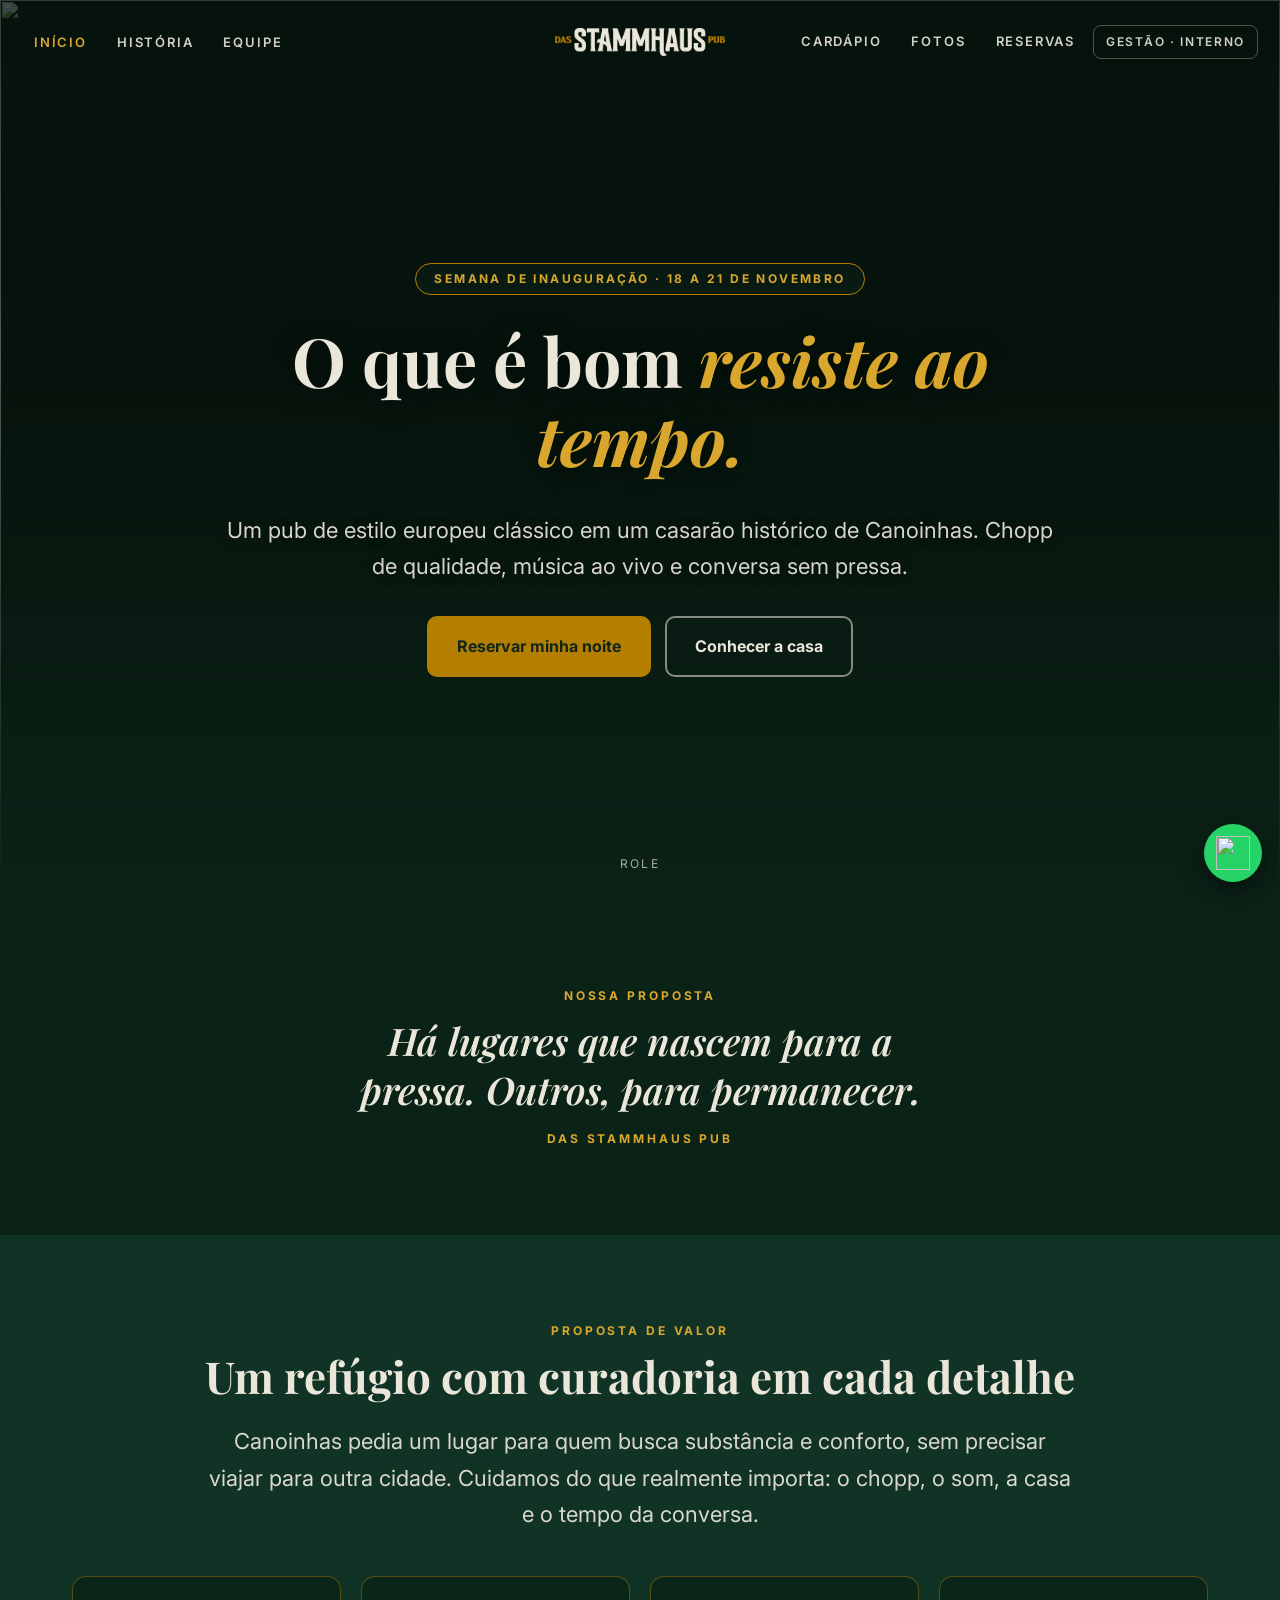
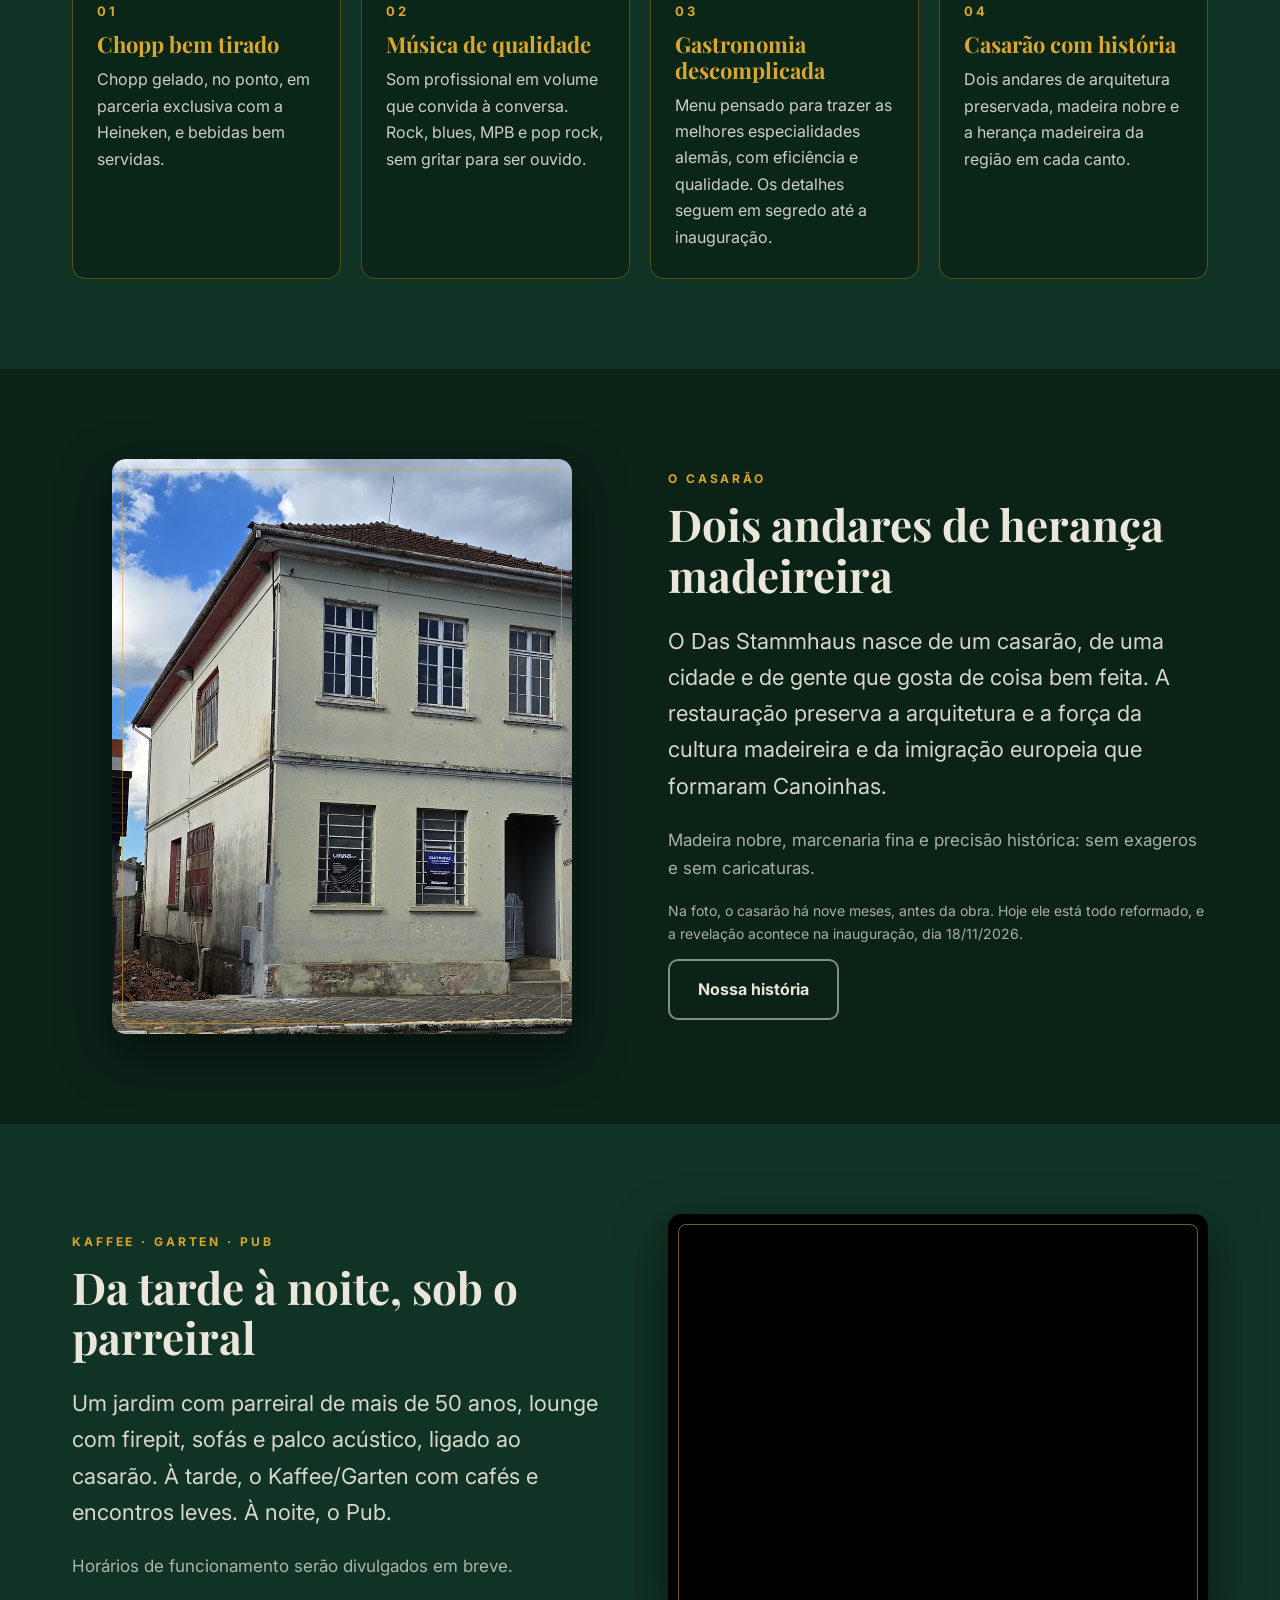
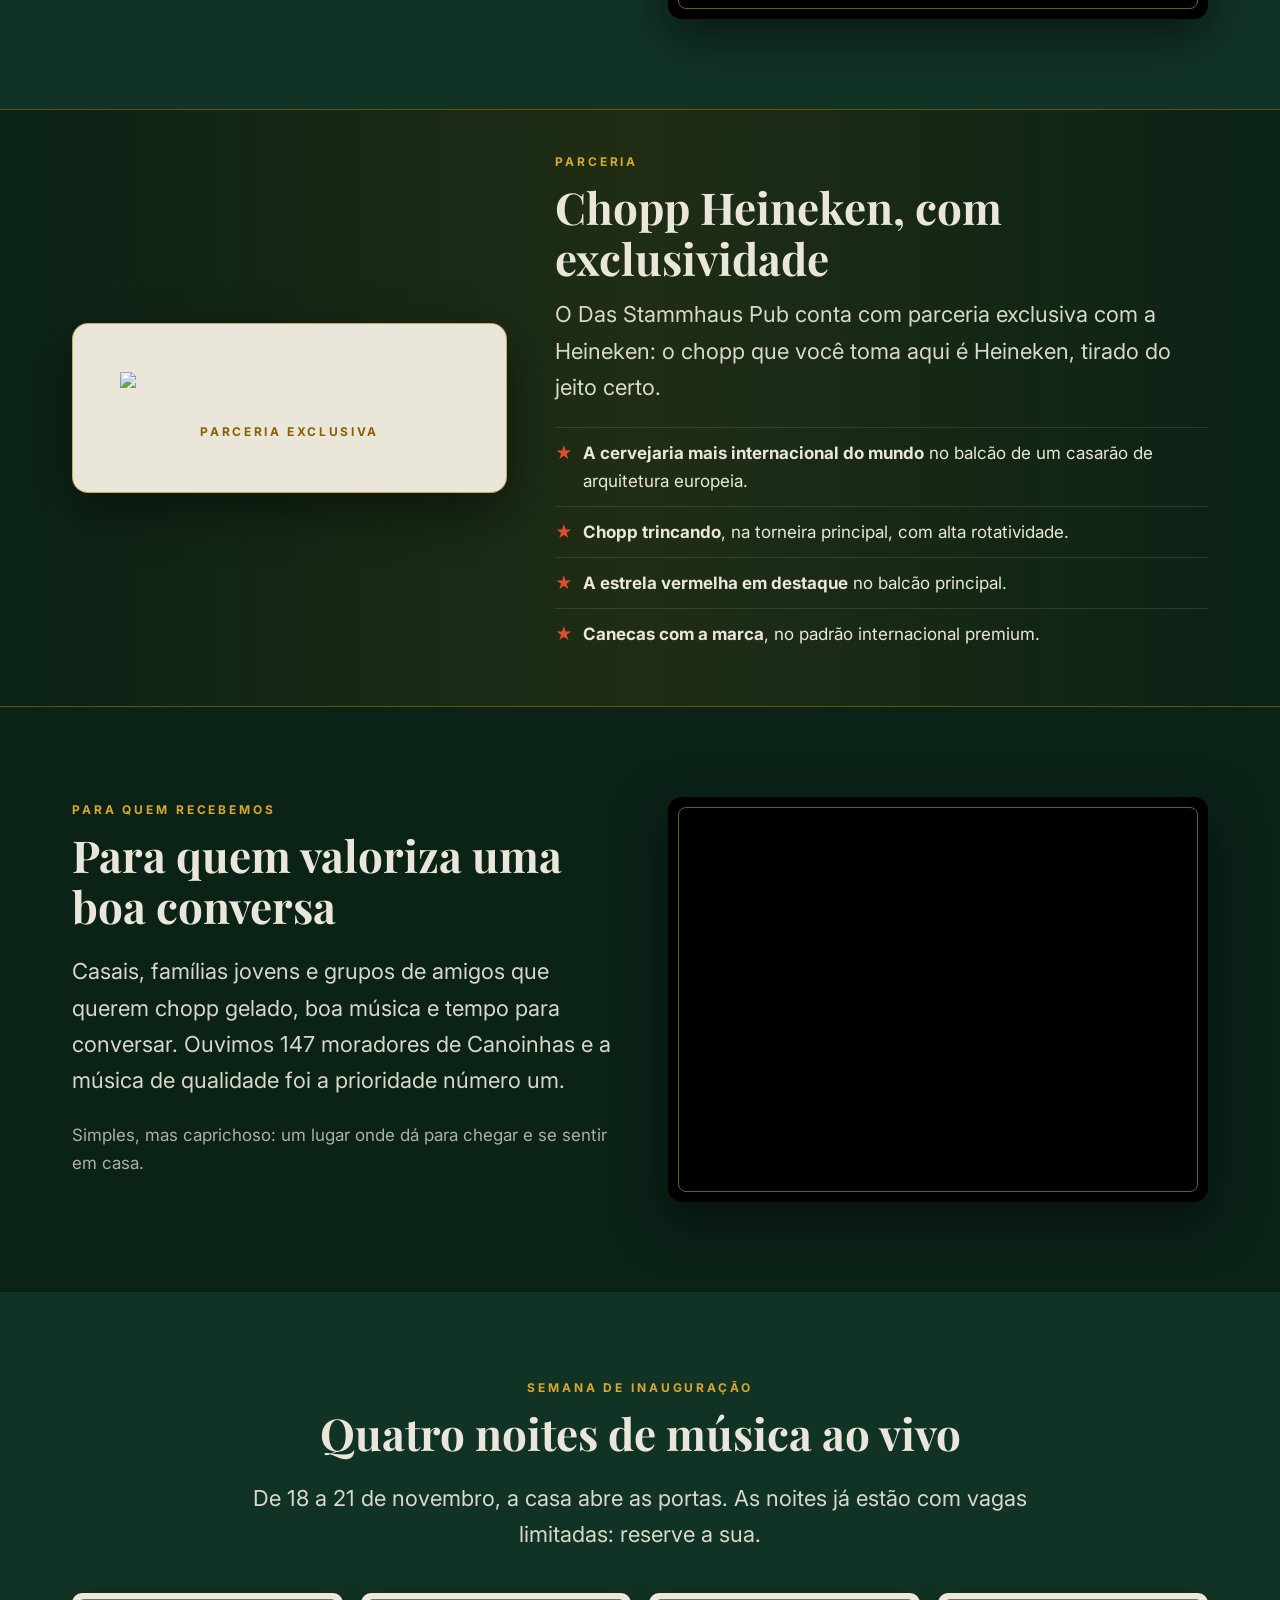
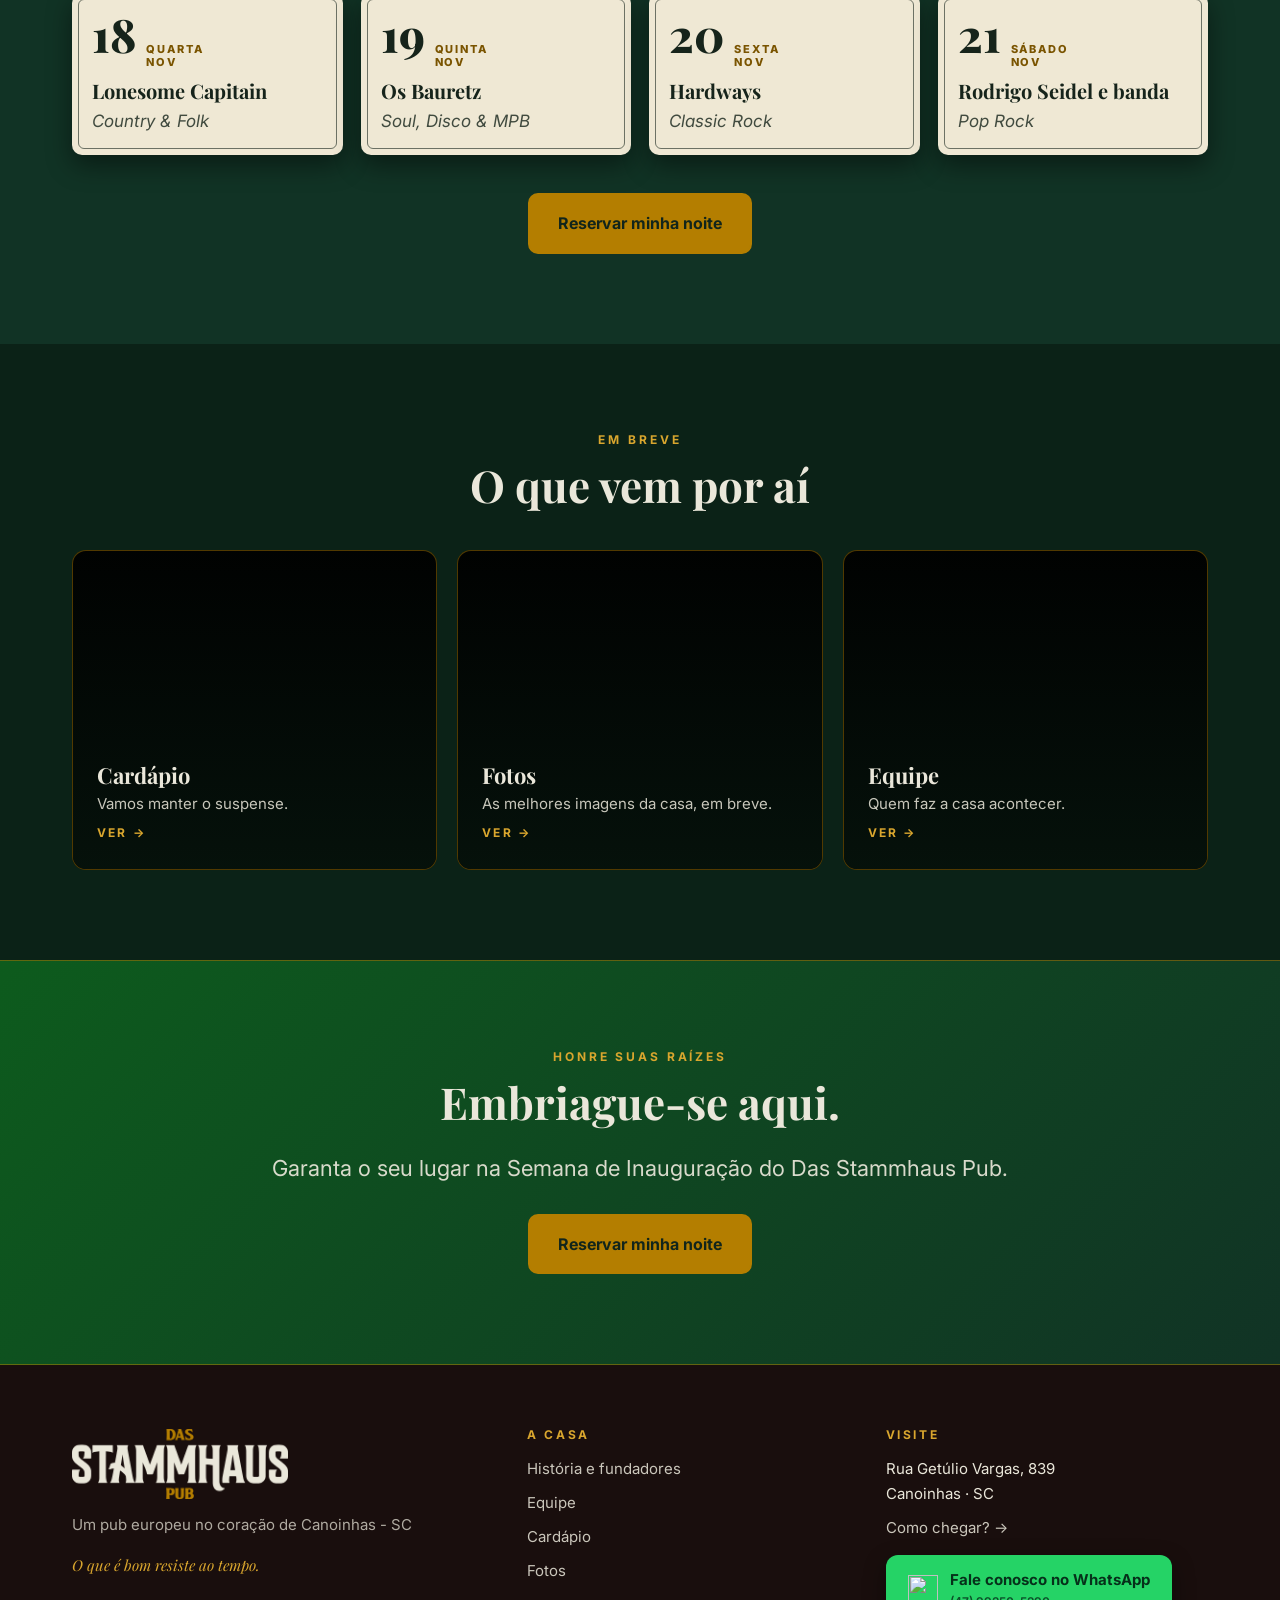
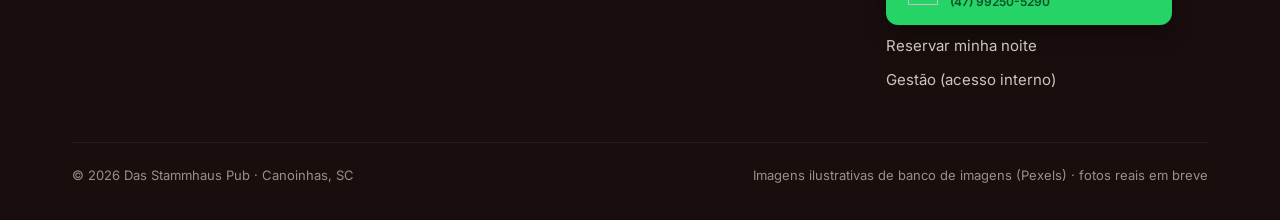
==== commit 4b44164d: "Card Equipe com foto em lederhosen; títulos da proposta de valor em dourado Co-Authored-By: Claude S" ====
--- a/index.html
+++ b/index.html
@@ -4,7 +4,7 @@
 <meta name="theme-color" content="#113325">
 <link rel="preconnect" href="https://fonts.googleapis.com"><link rel="preconnect" href="https://fonts.gstatic.com" crossorigin>
 <link href="https://fonts.googleapis.com/css2?family=Playfair+Display:ital,wght@0,600;0,700;1,600&family=Inter:wght@400;500;600;700&display=swap" rel="stylesheet">
-<link rel="stylesheet" href="/assets/site/site.css?v=6"></head><body>
+<link rel="stylesheet" href="/assets/site/site.css?v=7"></head><body>
 <header class="nav"><div class="nv"><ul><li><a class="l on" href="/">Início</a></li><li><a class="l" href="/historia/">História</a></li><li><a class="l" href="/equipe/">Equipe</a></li></ul><a class="logo" href="/" aria-label="Das Stammhaus Pub"><img src="/assets/site/logo-horizontal.png" alt="Das Stammhaus Pub"></a><ul class="r"><li><a class="l" href="/cardapio/">Cardápio</a></li><li><a class="l" href="/fotos/">Fotos</a></li><li><a class="l" href="/reservas/">Reservas</a></li><li><a class="l int" href="/painel/">Gestão · interno</a></li></ul>
 <button class="burger" aria-label="Menu" aria-expanded="false"><span></span><span></span><span></span></button></div><nav class="menu"><a href="/">Início</a><a href="/historia/">História</a><a href="/equipe/">Equipe</a><a href="/cardapio/">Cardápio</a><a href="/fotos/">Fotos</a><a href="/reservas/">Reservas</a><a href="/painel/">Gestão (acesso interno)</a></nav></header>
 
@@ -68,7 +68,7 @@
 <div class="tz rv">
 <a href="/cardapio/" style="background-image:url('https://images.pexels.com/photos/5858067/pexels-photo-5858067.jpeg?auto=compress&cs=tinysrgb&w=900')"><div><h3>Cardápio</h3><p>Vamos manter o suspense.</p><span class="go">Ver →</span></div></a>
 <a href="/fotos/" style="background-image:url('https://images.pexels.com/photos/9315792/pexels-photo-9315792.jpeg?auto=compress&cs=tinysrgb&w=900')"><div><h3>Fotos</h3><p>As melhores imagens da casa, em breve.</p><span class="go">Ver →</span></div></a>
-<a href="/equipe/" style="background-image:url('https://images.pexels.com/photos/34638198/pexels-photo-34638198.jpeg?auto=compress&cs=tinysrgb&w=900')"><div><h3>Equipe</h3><p>Quem faz a casa acontecer.</p><span class="go">Ver →</span></div></a>
+<a href="/equipe/" style="background-image:url('https://images.pexels.com/photos/30148777/pexels-photo-30148777.jpeg?auto=compress&cs=tinysrgb&w=900')"><div><h3>Equipe</h3><p>Quem faz a casa acontecer.</p><span class="go">Ver →</span></div></a>
 </div></div></section>
 
 <section class="cta rv"><div class="wrap"><span class="eb">Honre suas raízes</span><h2>Embriague-se aqui.</h2>
--- a/assets/site/site.css
+++ b/assets/site/site.css
@@ -62,7 +62,7 @@
 .card{background:rgba(7,28,18,.55);border:1px solid rgba(180,126,0,.45);border-radius:14px;padding:28px 24px}
 .card .n{font:700 13px/1 Inter,sans-serif;letter-spacing:.2em;color:var(--ouro2);margin-bottom:14px;display:block}
 .card p{margin:0;opacity:.88;font-size:16px}
-.card h3{margin-bottom:.4em}
+.card h3{margin-bottom:.4em;color:var(--ouro2)}
 .parc{border-top:1px solid rgba(180,126,0,.5);border-bottom:1px solid rgba(180,126,0,.5);padding:46px 0;text-align:center;background:linear-gradient(90deg,transparent,rgba(180,126,0,.12),transparent)}
 .parc h2{margin-bottom:.3em}
 .parc{text-align:left}.pgrid{display:grid;grid-template-columns:.8fr 1.2fr;gap:48px;align-items:center}
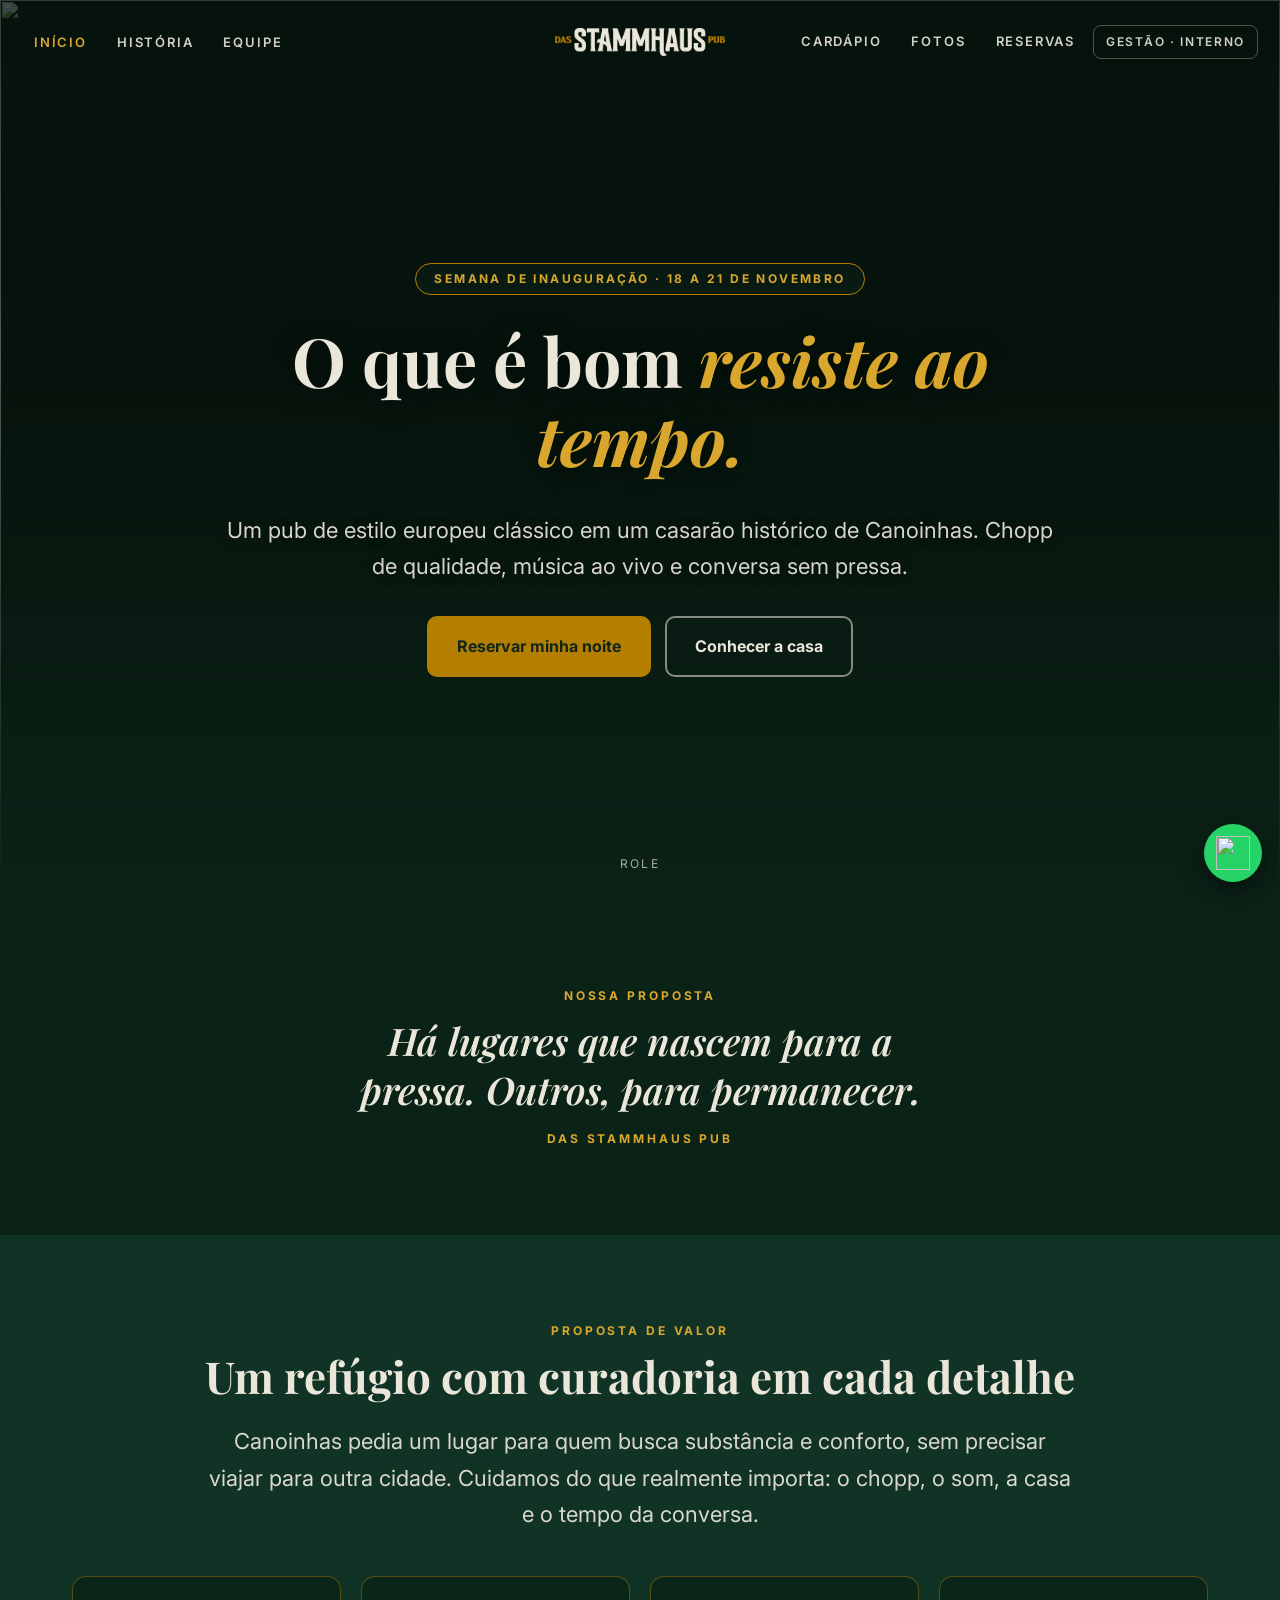
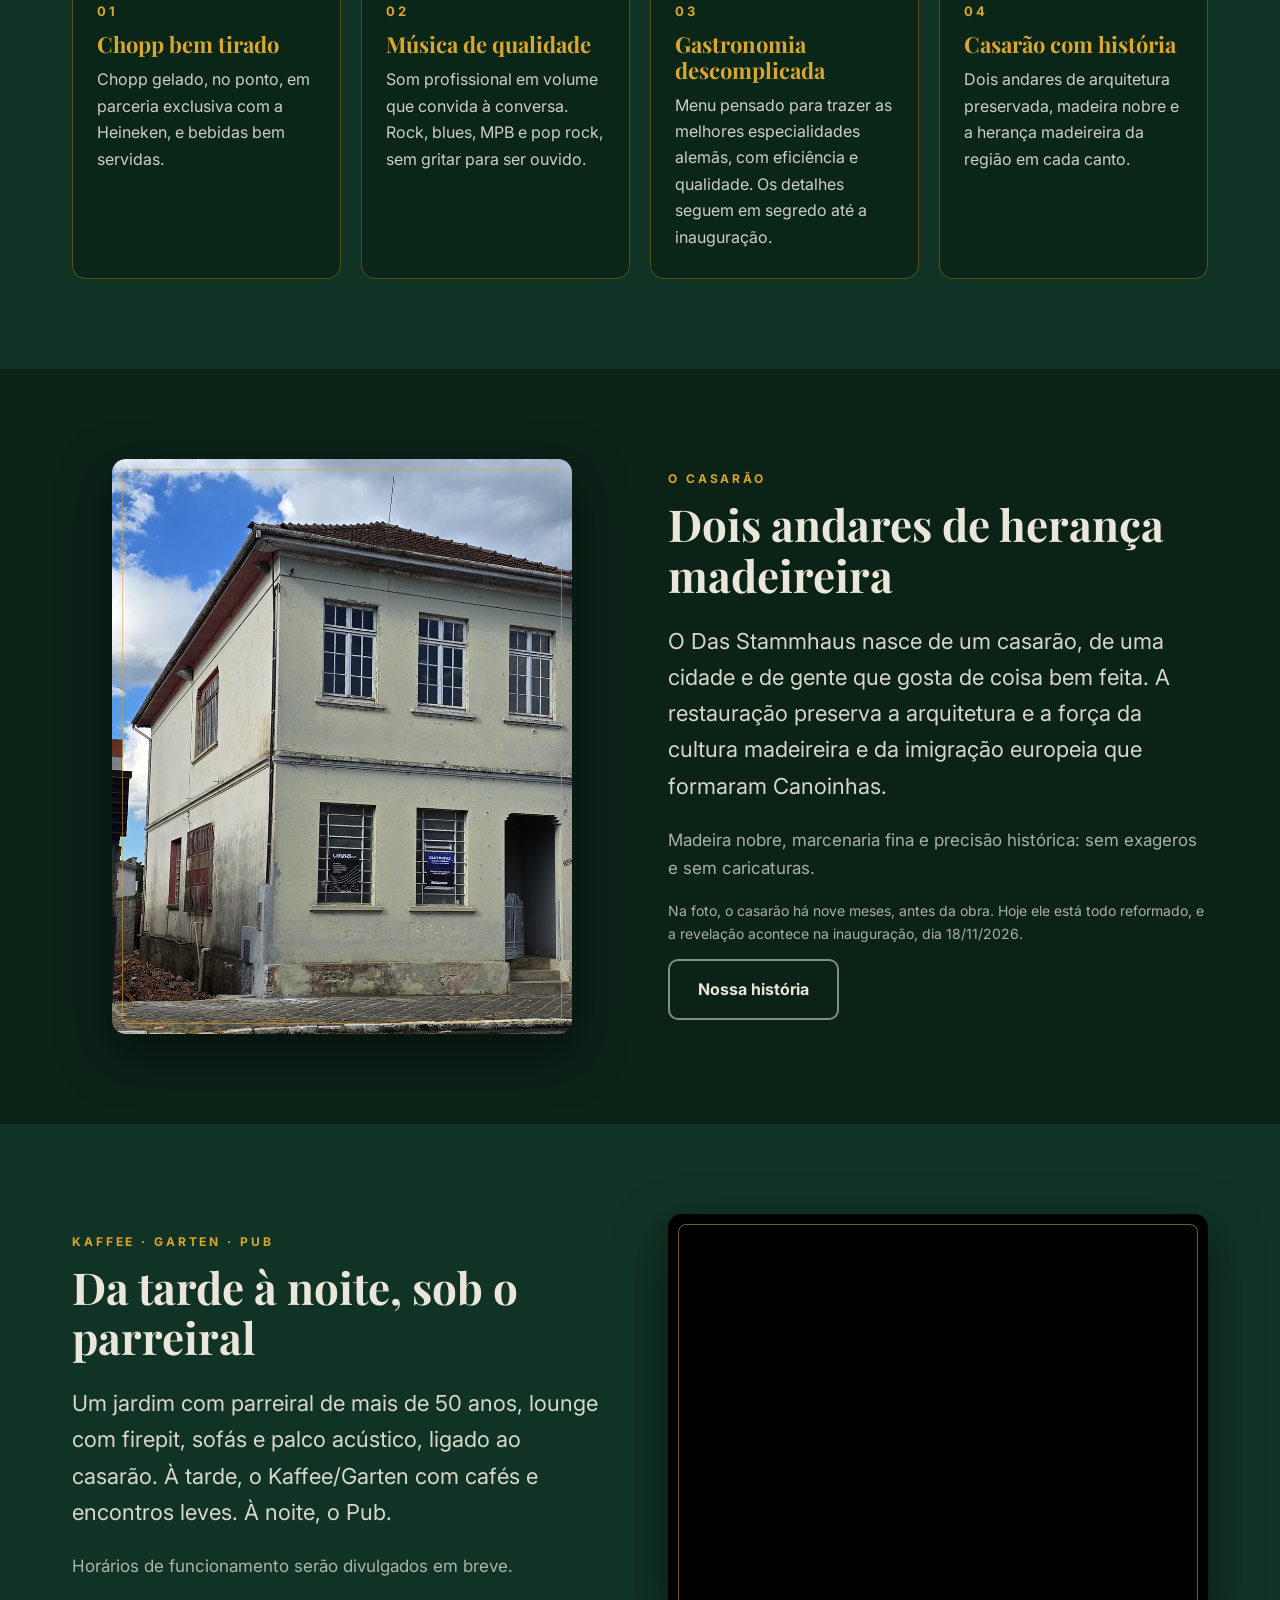
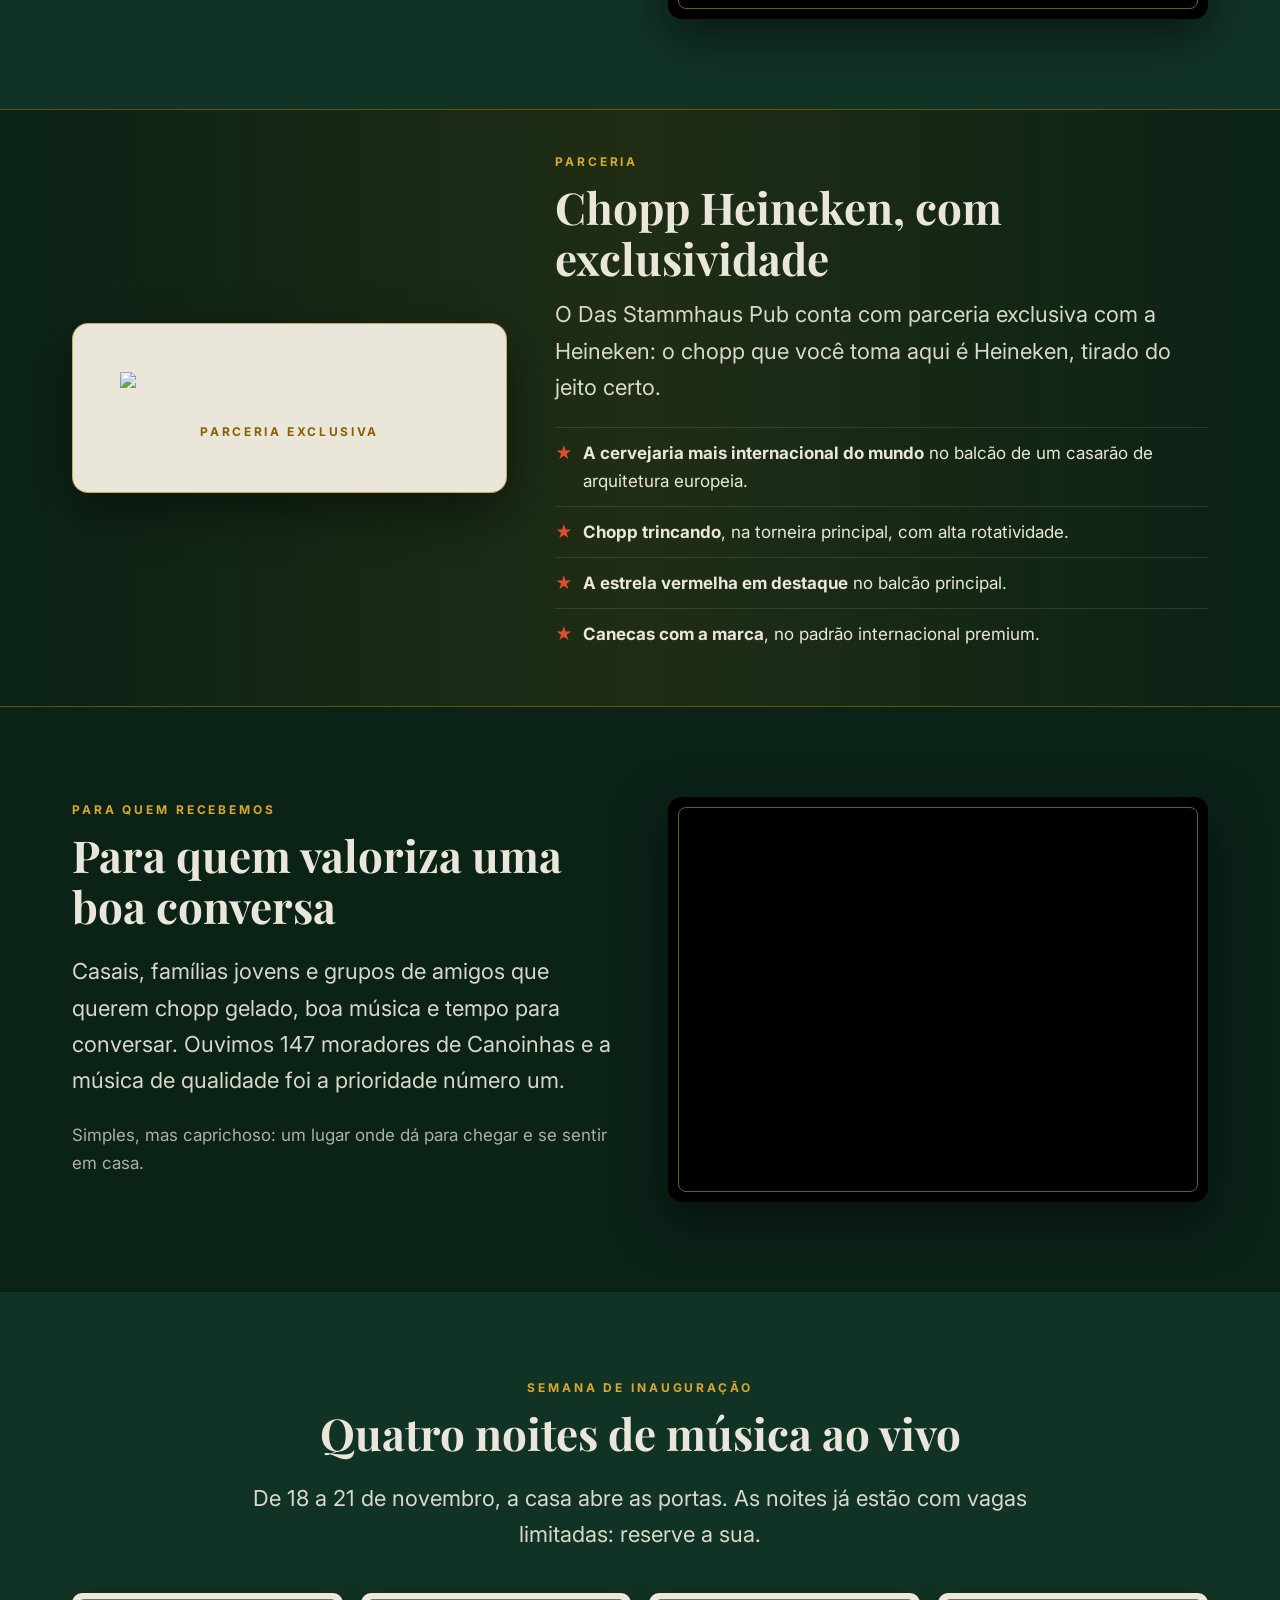
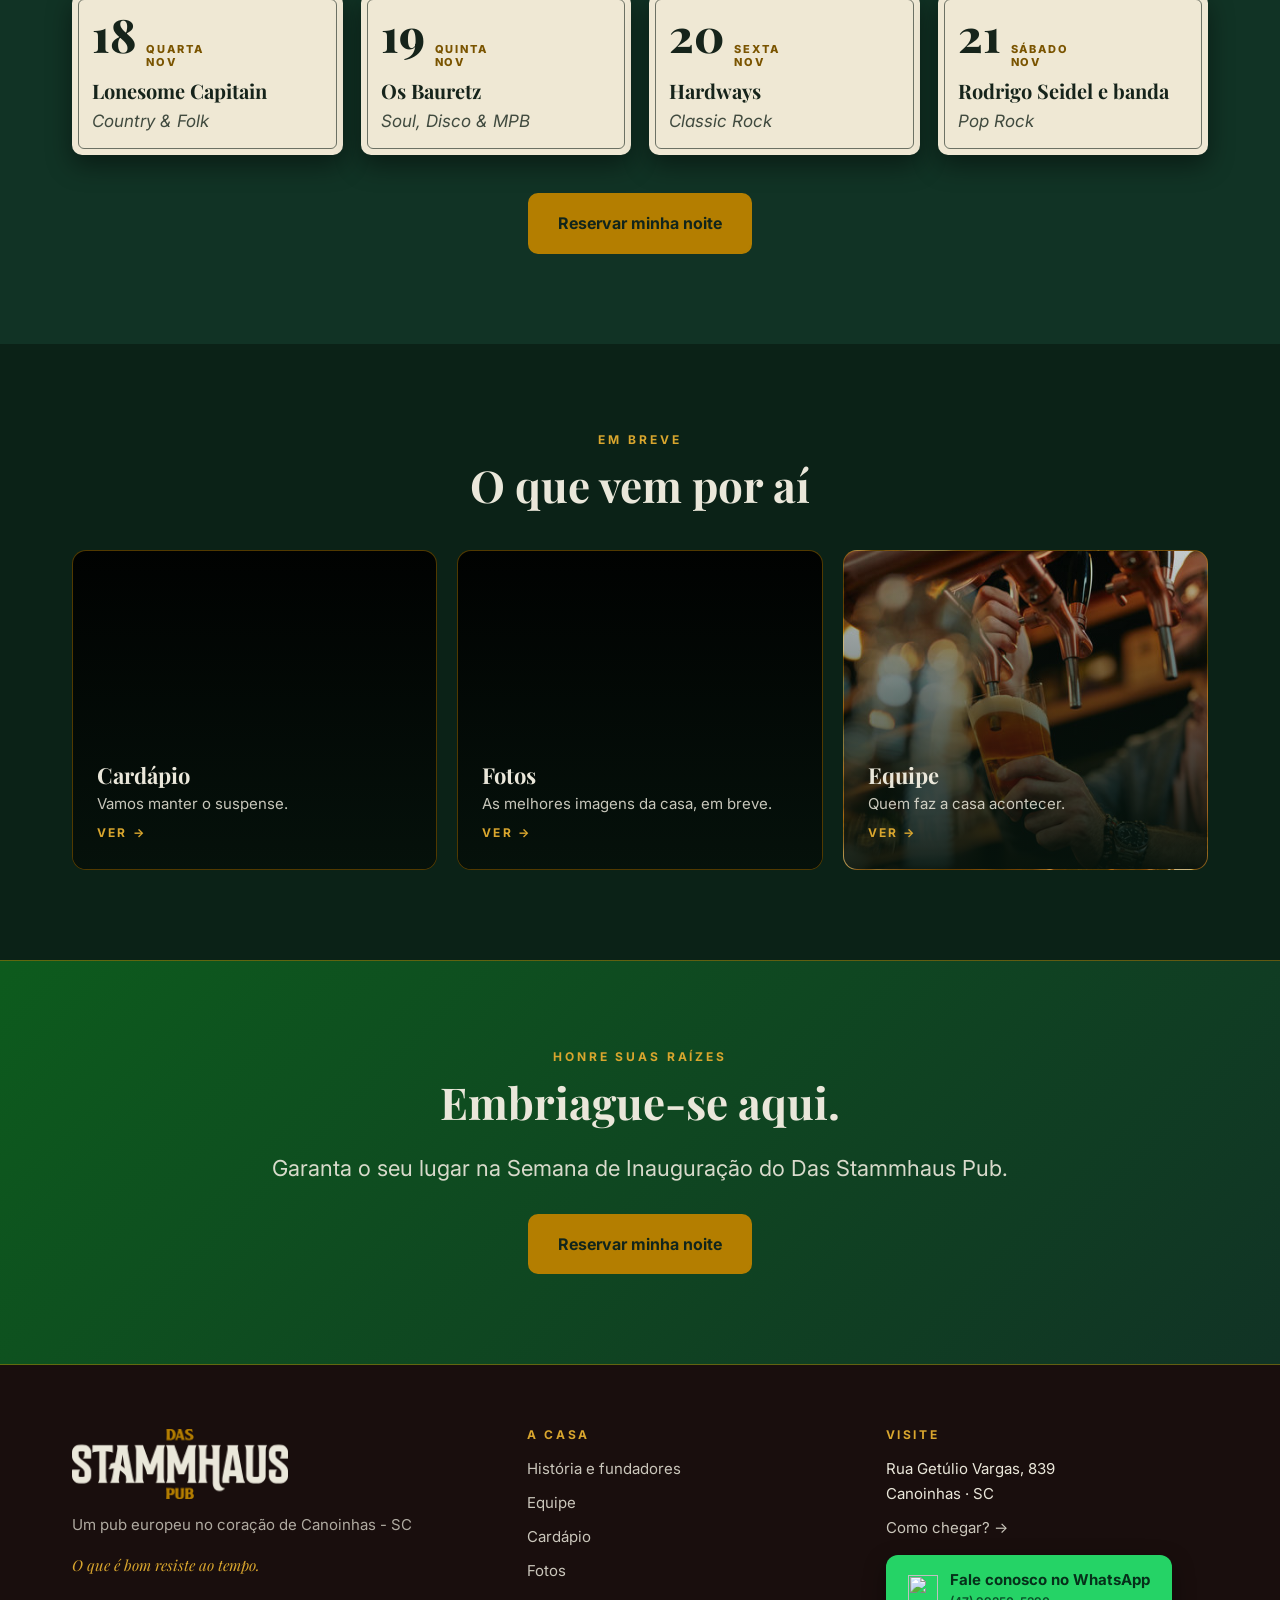
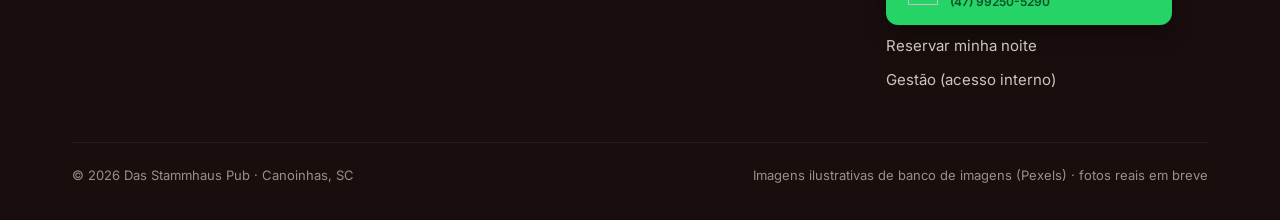
==== commit b82c1d0a: "História: modernização da indústria madeireira e papeleira; foto do card Equipe Co-Authored-By: Clau" ====
--- a/index.html
+++ b/index.html
@@ -4,7 +4,7 @@
 <meta name="theme-color" content="#113325">
 <link rel="preconnect" href="https://fonts.googleapis.com"><link rel="preconnect" href="https://fonts.gstatic.com" crossorigin>
 <link href="https://fonts.googleapis.com/css2?family=Playfair+Display:ital,wght@0,600;0,700;1,600&family=Inter:wght@400;500;600;700&display=swap" rel="stylesheet">
-<link rel="stylesheet" href="/assets/site/site.css?v=7"></head><body>
+<link rel="stylesheet" href="/assets/site/site.css?v=8"></head><body>
 <header class="nav"><div class="nv"><ul><li><a class="l on" href="/">Início</a></li><li><a class="l" href="/historia/">História</a></li><li><a class="l" href="/equipe/">Equipe</a></li></ul><a class="logo" href="/" aria-label="Das Stammhaus Pub"><img src="/assets/site/logo-horizontal.png" alt="Das Stammhaus Pub"></a><ul class="r"><li><a class="l" href="/cardapio/">Cardápio</a></li><li><a class="l" href="/fotos/">Fotos</a></li><li><a class="l" href="/reservas/">Reservas</a></li><li><a class="l int" href="/painel/">Gestão · interno</a></li></ul>
 <button class="burger" aria-label="Menu" aria-expanded="false"><span></span><span></span><span></span></button></div><nav class="menu"><a href="/">Início</a><a href="/historia/">História</a><a href="/equipe/">Equipe</a><a href="/cardapio/">Cardápio</a><a href="/fotos/">Fotos</a><a href="/reservas/">Reservas</a><a href="/painel/">Gestão (acesso interno)</a></nav></header>
 
@@ -68,7 +68,7 @@
 <div class="tz rv">
 <a href="/cardapio/" style="background-image:url('https://images.pexels.com/photos/5858067/pexels-photo-5858067.jpeg?auto=compress&cs=tinysrgb&w=900')"><div><h3>Cardápio</h3><p>Vamos manter o suspense.</p><span class="go">Ver →</span></div></a>
 <a href="/fotos/" style="background-image:url('https://images.pexels.com/photos/9315792/pexels-photo-9315792.jpeg?auto=compress&cs=tinysrgb&w=900')"><div><h3>Fotos</h3><p>As melhores imagens da casa, em breve.</p><span class="go">Ver →</span></div></a>
-<a href="/equipe/" style="background-image:url('https://images.pexels.com/photos/30148777/pexels-photo-30148777.jpeg?auto=compress&cs=tinysrgb&w=900')"><div><h3>Equipe</h3><p>Quem faz a casa acontecer.</p><span class="go">Ver →</span></div></a>
+<a href="/equipe/" style="background-image:url('/assets/site/equipe-card.jpg')"><div><h3>Equipe</h3><p>Quem faz a casa acontecer.</p><span class="go">Ver →</span></div></a>
 </div></div></section>
 
 <section class="cta rv"><div class="wrap"><span class="eb">Honre suas raízes</span><h2>Embriague-se aqui.</h2>
--- a/assets/site/site.css
+++ b/assets/site/site.css
@@ -108,7 +108,7 @@
 .team .m i{display:block;width:70px;height:70px;border-radius:50%;background:rgba(234,231,218,.08);margin:0 auto 14px}
 .tl{border-left:2px solid rgba(180,126,0,.6);margin:34px 0 0 8px;padding-left:28px}
 .tl figure{margin:16px 0 0}.tl figure img{width:100%;border-radius:10px;display:block;filter:sepia(.45) contrast(1.05);border:1px solid rgba(217,166,46,.35)}.tl figcaption{font-size:12px;color:var(--mut,#9fb3a6);margin-top:6px;line-height:1.5}
-.tl .t{position:relative;margin-bottom:34px}.tl .t:before{content:"";position:absolute;left:-37px;top:7px;width:14px;height:14px;border-radius:50%;background:var(--ouro);border:3px solid var(--escuro)}
+.tl .ind{margin:14px 0 0;padding-left:18px}.tl .ind li{margin:6px 0}.tl .ind a{color:var(--ouro2)}.tl .t{position:relative;margin-bottom:34px}.tl .t:before{content:"";position:absolute;left:-37px;top:7px;width:14px;height:14px;border-radius:50%;background:var(--ouro);border:3px solid var(--escuro)}
 .draft{border:1px dashed rgba(217,166,46,.6);border-radius:10px;padding:14px 18px;font-size:14.5px;background:rgba(180,126,0,.1);margin-bottom:34px}
 .cta{background:linear-gradient(135deg,#0D5B1D,#113325);text-align:center;border-top:1px solid rgba(180,126,0,.5);border-bottom:1px solid rgba(180,126,0,.5)}
 .cta .row{justify-content:center}
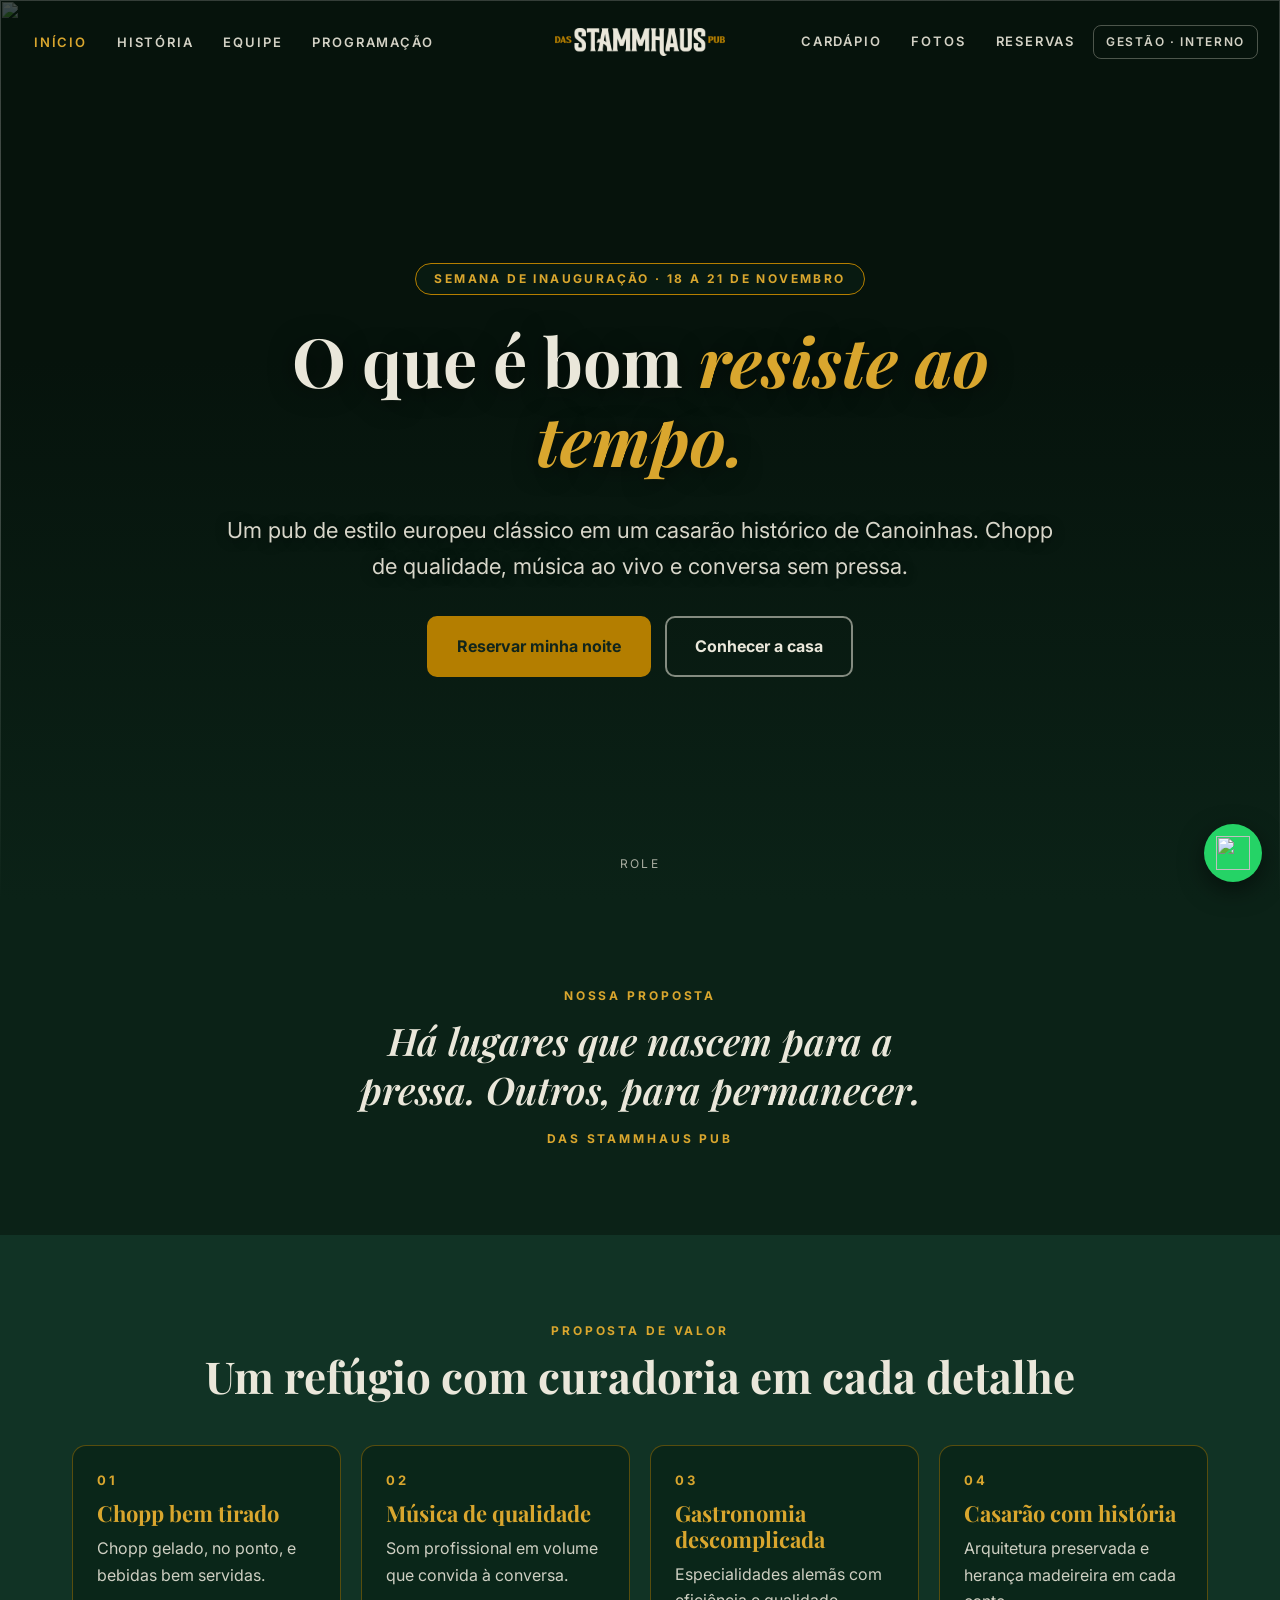
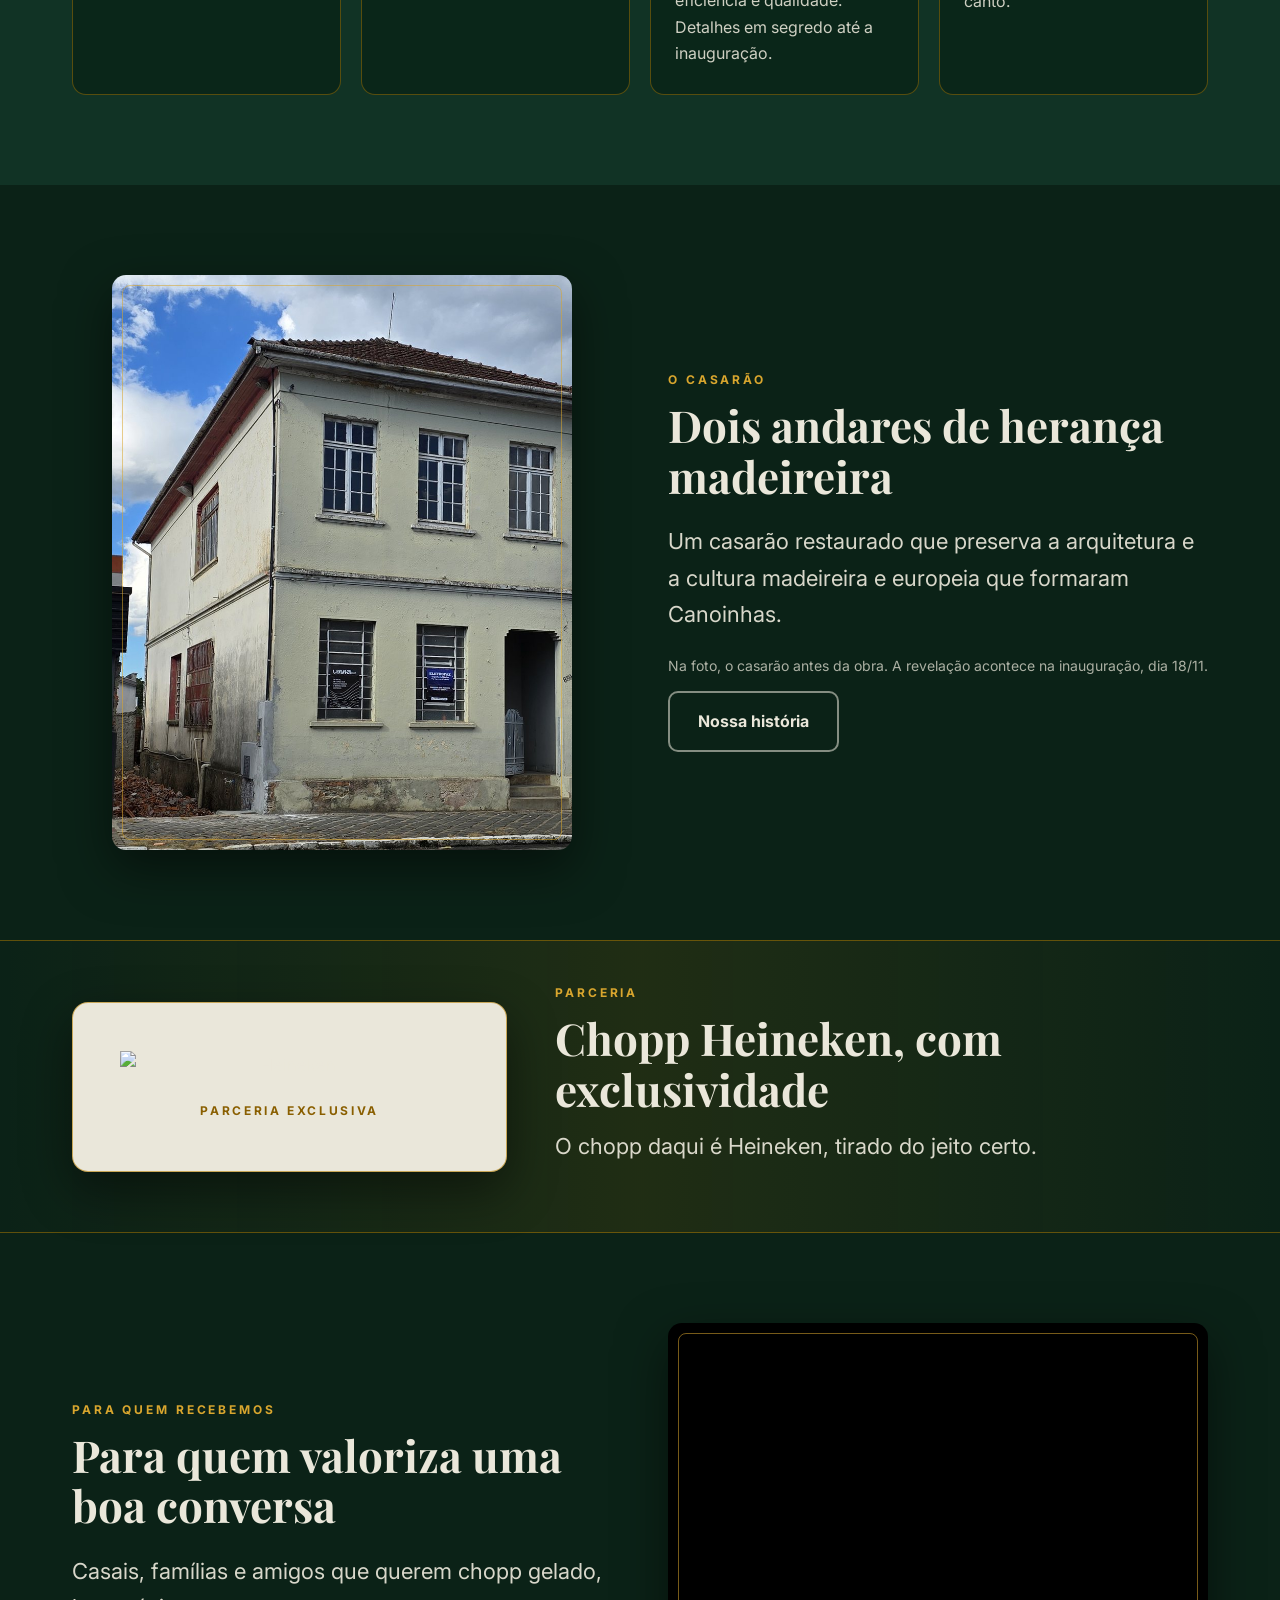
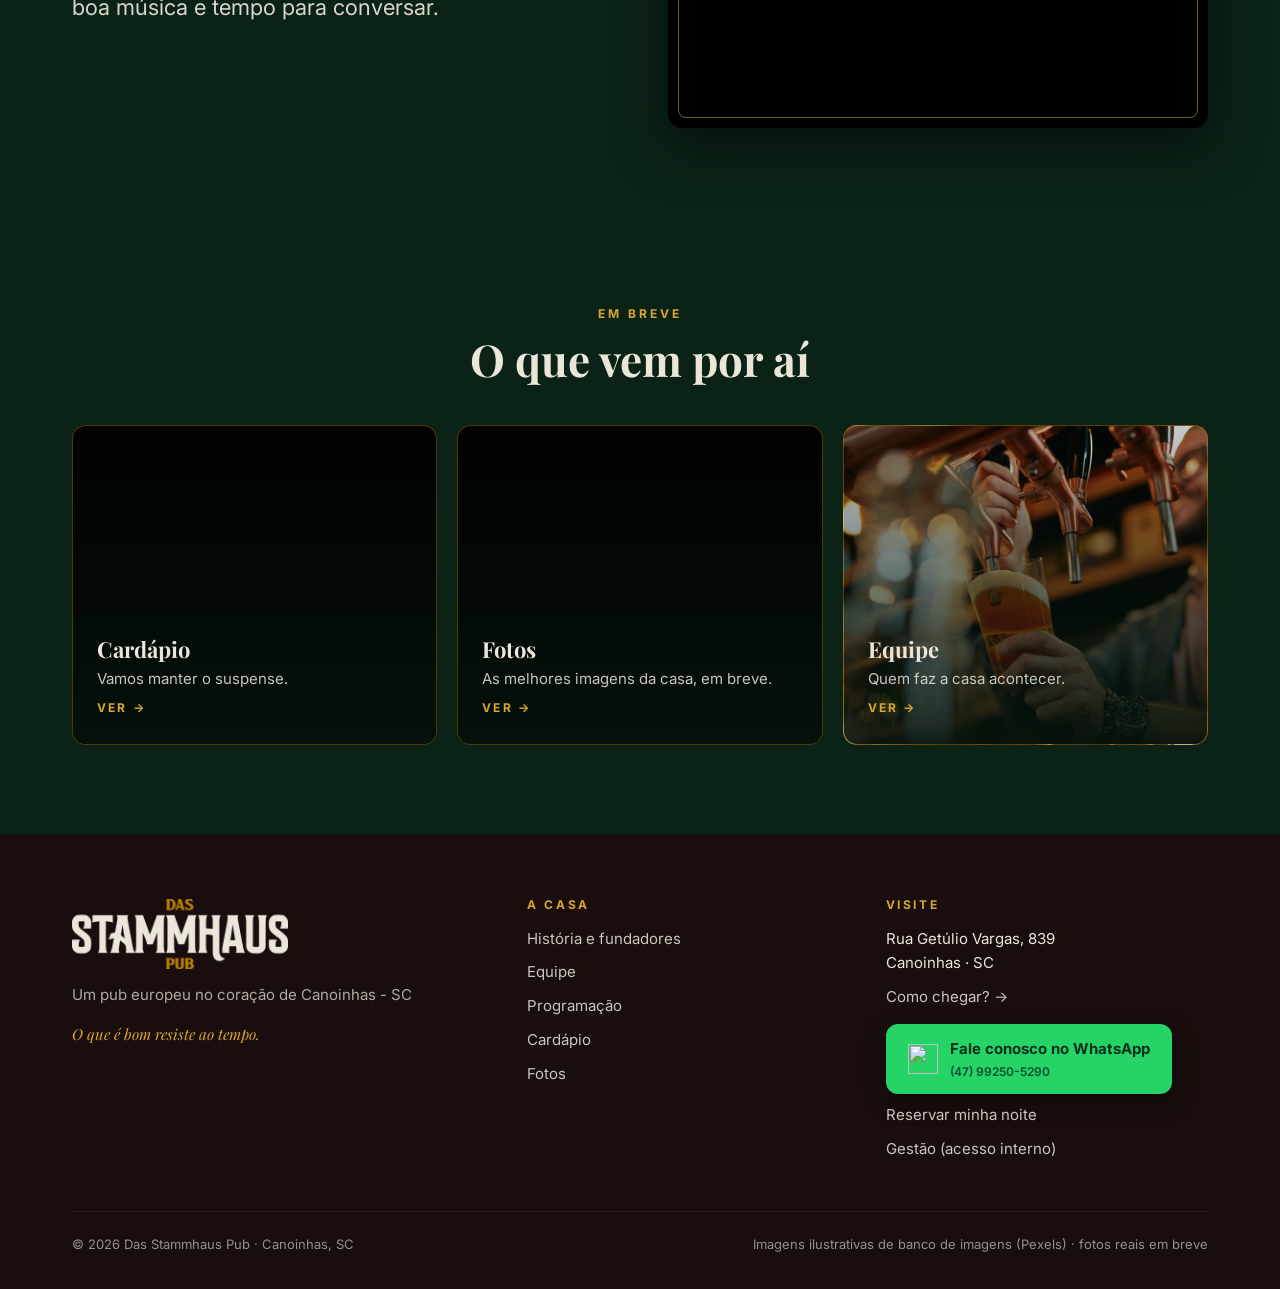
==== commit 5700c900: "Home enxuta, aba Programação (lê da planilha), sem parreiral e sem box final Co-Authored-By: Claude " ====
--- a/index.html
+++ b/index.html
@@ -4,13 +4,13 @@
 <meta name="theme-color" content="#113325">
 <link rel="preconnect" href="https://fonts.googleapis.com"><link rel="preconnect" href="https://fonts.gstatic.com" crossorigin>
 <link href="https://fonts.googleapis.com/css2?family=Playfair+Display:ital,wght@0,600;0,700;1,600&family=Inter:wght@400;500;600;700&display=swap" rel="stylesheet">
-<link rel="stylesheet" href="/assets/site/site.css?v=8"></head><body>
-<header class="nav"><div class="nv"><ul><li><a class="l on" href="/">Início</a></li><li><a class="l" href="/historia/">História</a></li><li><a class="l" href="/equipe/">Equipe</a></li></ul><a class="logo" href="/" aria-label="Das Stammhaus Pub"><img src="/assets/site/logo-horizontal.png" alt="Das Stammhaus Pub"></a><ul class="r"><li><a class="l" href="/cardapio/">Cardápio</a></li><li><a class="l" href="/fotos/">Fotos</a></li><li><a class="l" href="/reservas/">Reservas</a></li><li><a class="l int" href="/painel/">Gestão · interno</a></li></ul>
-<button class="burger" aria-label="Menu" aria-expanded="false"><span></span><span></span><span></span></button></div><nav class="menu"><a href="/">Início</a><a href="/historia/">História</a><a href="/equipe/">Equipe</a><a href="/cardapio/">Cardápio</a><a href="/fotos/">Fotos</a><a href="/reservas/">Reservas</a><a href="/painel/">Gestão (acesso interno)</a></nav></header>
+<link rel="stylesheet" href="/assets/site/site.css?v=9"></head><body>
+<header class="nav"><div class="nv"><ul><li><a class="l on" href="/">Início</a></li><li><a class="l" href="/historia/">História</a></li><li><a class="l" href="/equipe/">Equipe</a></li><li><a class="l" href="/programacao/">Programação</a></li></ul><a class="logo" href="/" aria-label="Das Stammhaus Pub"><img src="/assets/site/logo-horizontal.png" alt="Das Stammhaus Pub"></a><ul class="r"><li><a class="l" href="/cardapio/">Cardápio</a></li><li><a class="l" href="/fotos/">Fotos</a></li><li><a class="l" href="/reservas/">Reservas</a></li><li><a class="l int" href="/painel/">Gestão · interno</a></li></ul>
+<button class="burger" aria-label="Menu" aria-expanded="false"><span></span><span></span><span></span></button></div><nav class="menu"><a href="/">Início</a><a href="/historia/">História</a><a href="/equipe/">Equipe</a><a href="/programacao/">Programação</a><a href="/cardapio/">Cardápio</a><a href="/fotos/">Fotos</a><a href="/reservas/">Reservas</a><a href="/painel/">Gestão (acesso interno)</a></nav></header>
 
 <section class="hero"><img class="poster" alt="" src="https://images.pexels.com/photos/5858067/pexels-photo-5858067.jpeg?auto=compress&cs=tinysrgb&w=1600">
 <video muted loop playsinline autoplay preload="metadata" poster="https://images.pexels.com/photos/5858067/pexels-photo-5858067.jpeg?auto=compress&cs=tinysrgb&w=1600" data-lg="https://videos.pexels.com/video-files/4752641/4752641-hd_1280_720_25fps.mp4" data-sm="https://videos.pexels.com/video-files/4752641/4752641-sd_960_540_25fps.mp4"></video>
-<div class="in"><a class="sel" href="#inauguracao">Semana de Inauguração · 18 a 21 de novembro</a>
+<div class="in"><a class="sel" href="/programacao/">Semana de Inauguração · 18 a 21 de novembro</a>
 <h1>O que é bom <em>resiste ao tempo.</em></h1>
 <p class="lead">Um pub de estilo europeu clássico em um casarão histórico de Canoinhas. Chopp de qualidade, música ao vivo e conversa sem pressa.</p>
 <div class="row"><a class="btn" href="/reservas/">Reservar minha noite</a><a class="btn o" href="#casa">Conhecer a casa</a></div></div>
@@ -21,48 +21,29 @@
 
 <section class="alt" id="proposta"><div class="wrap">
 <div class="center rv"><span class="eb">Proposta de valor</span><h2>Um refúgio com curadoria em cada detalhe</h2>
-<p class="lead">Canoinhas pedia um lugar para quem busca substância e conforto, sem precisar viajar para outra cidade. Cuidamos do que realmente importa: o chopp, o som, a casa e o tempo da conversa.</p></div>
+</div>
 <div class="cards rv">
-<div class="card"><span class="n">01</span><h3>Chopp bem tirado</h3><p>Chopp gelado, no ponto, em parceria exclusiva com a Heineken, e bebidas bem servidas.</p></div>
-<div class="card"><span class="n">02</span><h3>Música de qualidade</h3><p>Som profissional em volume que convida à conversa. Rock, blues, MPB e pop rock, sem gritar para ser ouvido.</p></div>
-<div class="card"><span class="n">03</span><h3>Gastronomia descomplicada</h3><p>Menu pensado para trazer as melhores especialidades alemãs, com eficiência e qualidade. Os detalhes seguem em segredo até a inauguração.</p></div>
-<div class="card"><span class="n">04</span><h3>Casarão com história</h3><p>Dois andares de arquitetura preservada, madeira nobre e a herança madeireira da região em cada canto.</p></div>
+<div class="card"><span class="n">01</span><h3>Chopp bem tirado</h3><p>Chopp gelado, no ponto, e bebidas bem servidas.</p></div>
+<div class="card"><span class="n">02</span><h3>Música de qualidade</h3><p>Som profissional em volume que convida à conversa.</p></div>
+<div class="card"><span class="n">03</span><h3>Gastronomia descomplicada</h3><p>Especialidades alemãs com eficiência e qualidade. Detalhes em segredo até a inauguração.</p></div>
+<div class="card"><span class="n">04</span><h3>Casarão com história</h3><p>Arquitetura preservada e herança madeireira em cada canto.</p></div>
 </div></div></section>
 
 <section id="casa"><div class="wrap split">
 <div class="ph tall rv" style="background-image:url('/assets/site/casarao-pre-obra.jpg')" role="img" aria-label="O casarão antes da obra"></div>
 <div class="rv"><span class="eb">O casarão</span><h2>Dois andares de herança madeireira</h2>
-<p class="lead">O Das Stammhaus nasce de um casarão, de uma cidade e de gente que gosta de coisa bem feita. A restauração preserva a arquitetura e a força da cultura madeireira e da imigração europeia que formaram Canoinhas.</p>
-<p class="mut">Madeira nobre, marcenaria fina e precisão histórica: sem exageros e sem caricaturas.</p>
-<p class="mut" style="font-size:14px">Na foto, o casarão há nove meses, antes da obra. Hoje ele está todo reformado, e a revelação acontece na inauguração, dia 18/11/2026.</p><a class="btn o" href="/historia/">Nossa história</a></div></div></section>
-
-<section class="alt"><div class="wrap split rev">
-<div class="ph rv" style="background-image:url('https://images.pexels.com/photos/5984690/pexels-photo-5984690.jpeg?auto=compress&cs=tinysrgb&w=1200')" role="img" aria-label="Parreiral (imagem ilustrativa)"></div>
-<div class="rv"><span class="eb">Kaffee · Garten · Pub</span><h2>Da tarde à noite, sob o parreiral</h2>
-<p class="lead">Um jardim com parreiral de mais de 50 anos, lounge com firepit, sofás e palco acústico, ligado ao casarão. À tarde, o Kaffee/Garten com cafés e encontros leves. À noite, o Pub.</p>
-<p class="mut">Horários de funcionamento serão divulgados em breve.</p></div></div></section>
+<p class="lead">Um casarão restaurado que preserva a arquitetura e a cultura madeireira e europeia que formaram Canoinhas.</p>
+<p class="mut" style="font-size:14px">Na foto, o casarão antes da obra. A revelação acontece na inauguração, dia 18/11.</p><a class="btn o" href="/historia/">Nossa história</a></div></div></section>
 
 <section class="parc rv"><div class="wrap"><div class="pgrid">
 <div class="pbadge"><img src="https://upload.wikimedia.org/wikipedia/commons/2/24/Heineken_logo.svg" alt="Heineken" loading="lazy"><span>Parceria exclusiva</span></div>
 <div class="ptxt"><span class="eb">Parceria</span><h2>Chopp Heineken, com exclusividade</h2>
-<p class="lead">O Das Stammhaus Pub conta com parceria exclusiva com a Heineken: o chopp que você toma aqui é Heineken, tirado do jeito certo.</p>
-<ul class="pl"><li><b>A cervejaria mais internacional do mundo</b> no balcão de um casarão de arquitetura europeia.</li><li><b>Chopp trincando</b>, na torneira principal, com alta rotatividade.</li><li><b>A estrela vermelha em destaque</b> no balcão principal.</li><li><b>Canecas com a marca</b>, no padrão internacional premium.</li></ul></div></div></div></section>
+<p class="lead">O chopp daqui é Heineken, tirado do jeito certo.</p></div></div></div></section>
 
 <section><div class="wrap split">
 <div class="rv"><span class="eb">Para quem recebemos</span><h2>Para quem valoriza uma boa conversa</h2>
-<p class="lead">Casais, famílias jovens e grupos de amigos que querem chopp gelado, boa música e tempo para conversar. Ouvimos 147 moradores de Canoinhas e a música de qualidade foi a prioridade número um.</p>
-<p class="mut">Simples, mas caprichoso: um lugar onde dá para chegar e se sentir em casa.</p></div>
+<p class="lead">Casais, famílias e amigos que querem chopp gelado, boa música e tempo para conversar.</p></div>
 <div class="ph rv" style="background-image:url('https://images.pexels.com/photos/1089930/pexels-photo-1089930.jpeg?auto=compress&cs=tinysrgb&w=1200')" role="img" aria-label="Brinde com chopp (imagem ilustrativa)"></div></div></section>
-
-<section class="alt" id="inauguracao"><div class="wrap"><div class="center rv"><span class="eb">Semana de Inauguração</span><h2>Quatro noites de música ao vivo</h2>
-<p class="lead">De 18 a 21 de novembro, a casa abre as portas. As noites já estão com vagas limitadas: reserve a sua.</p></div>
-<div class="days rv">
-<div class="day"><div class="d"><b>18</b><span>Quarta<br>Nov</span></div><div class="a">Lonesome Capitain</div><div class="s">Country &amp; Folk</div></div>
-<div class="day"><div class="d"><b>19</b><span>Quinta<br>Nov</span></div><div class="a">Os Bauretz</div><div class="s">Soul, Disco &amp; MPB</div></div>
-<div class="day"><div class="d"><b>20</b><span>Sexta<br>Nov</span></div><div class="a">Hardways</div><div class="s">Classic Rock</div></div>
-<div class="day"><div class="d"><b>21</b><span>Sábado<br>Nov</span></div><div class="a">Rodrigo Seidel e banda</div><div class="s">Pop Rock</div></div>
-</div>
-<div class="center rv" style="margin-top:38px"><div class="row" style="justify-content:center"><a class="btn" href="/reservas/">Reservar minha noite</a></div></div></div></section>
 
 <section><div class="wrap"><div class="center rv"><span class="eb">Em breve</span><h2>O que vem por aí</h2></div>
 <div class="tz rv">
@@ -71,13 +52,10 @@
 <a href="/equipe/" style="background-image:url('/assets/site/equipe-card.jpg')"><div><h3>Equipe</h3><p>Quem faz a casa acontecer.</p><span class="go">Ver →</span></div></a>
 </div></div></section>
 
-<section class="cta rv"><div class="wrap"><span class="eb">Honre suas raízes</span><h2>Embriague-se aqui.</h2>
-<p class="lead" style="margin:0 auto 28px">Garanta o seu lugar na Semana de Inauguração do Das Stammhaus Pub.</p>
-<div class="row"><a class="btn" href="/reservas/">Reservar minha noite</a></div></div></section>
 
 <footer><div class="wrap"><div class="ft">
 <div><img src="/assets/site/logo-padrao.png" alt="Das Stammhaus Pub"><p class="mut">Um pub europeu no coração de Canoinhas - SC</p><p style="font-style:italic;font-family:'Playfair Display',serif;color:#d9a62e">O que é bom resiste ao tempo.</p></div>
-<div><h4>A casa</h4><ul><li><a href="/historia/">História e fundadores</a></li><li><a href="/equipe/">Equipe</a></li><li><a href="/cardapio/">Cardápio</a></li><li><a href="/fotos/">Fotos</a></li></ul></div>
+<div><h4>A casa</h4><ul><li><a href="/historia/">História e fundadores</a></li><li><a href="/equipe/">Equipe</a></li><li><a href="/programacao/">Programação</a></li><li><a href="/cardapio/">Cardápio</a></li><li><a href="/fotos/">Fotos</a></li></ul></div>
 <div><h4>Visite</h4><ul><li>Rua Getúlio Vargas, 839<br>Canoinhas · SC</li><li><a href="https://www.google.com/maps/dir/?api=1&destination=Rua+Get%C3%BAlio+Vargas+839+Canoinhas+SC" target="_blank" rel="noopener">Como chegar? →</a></li><li style="margin-top:14px"><a class="wab" href="https://wa.me/5547992505290" target="_blank" rel="noopener"><img src="https://upload.wikimedia.org/wikipedia/commons/6/6b/WhatsApp.svg" alt=""><span>Fale conosco no WhatsApp<small>(47) 99250-5290</small></span></a></li><li><a href="/reservas/">Reservar minha noite</a></li><li><a href="/painel/">Gestão (acesso interno)</a></li></ul></div>
 </div><div class="copy"><span>© 2026 Das Stammhaus Pub · Canoinhas, SC</span><span>Imagens ilustrativas de banco de imagens (Pexels) · fotos reais em breve</span></div></div></footer>
 <a class="wafl" href="https://wa.me/5547992505290" target="_blank" rel="noopener" aria-label="Falar no WhatsApp"><img src="https://upload.wikimedia.org/wikipedia/commons/6/6b/WhatsApp.svg" alt=""></a>
